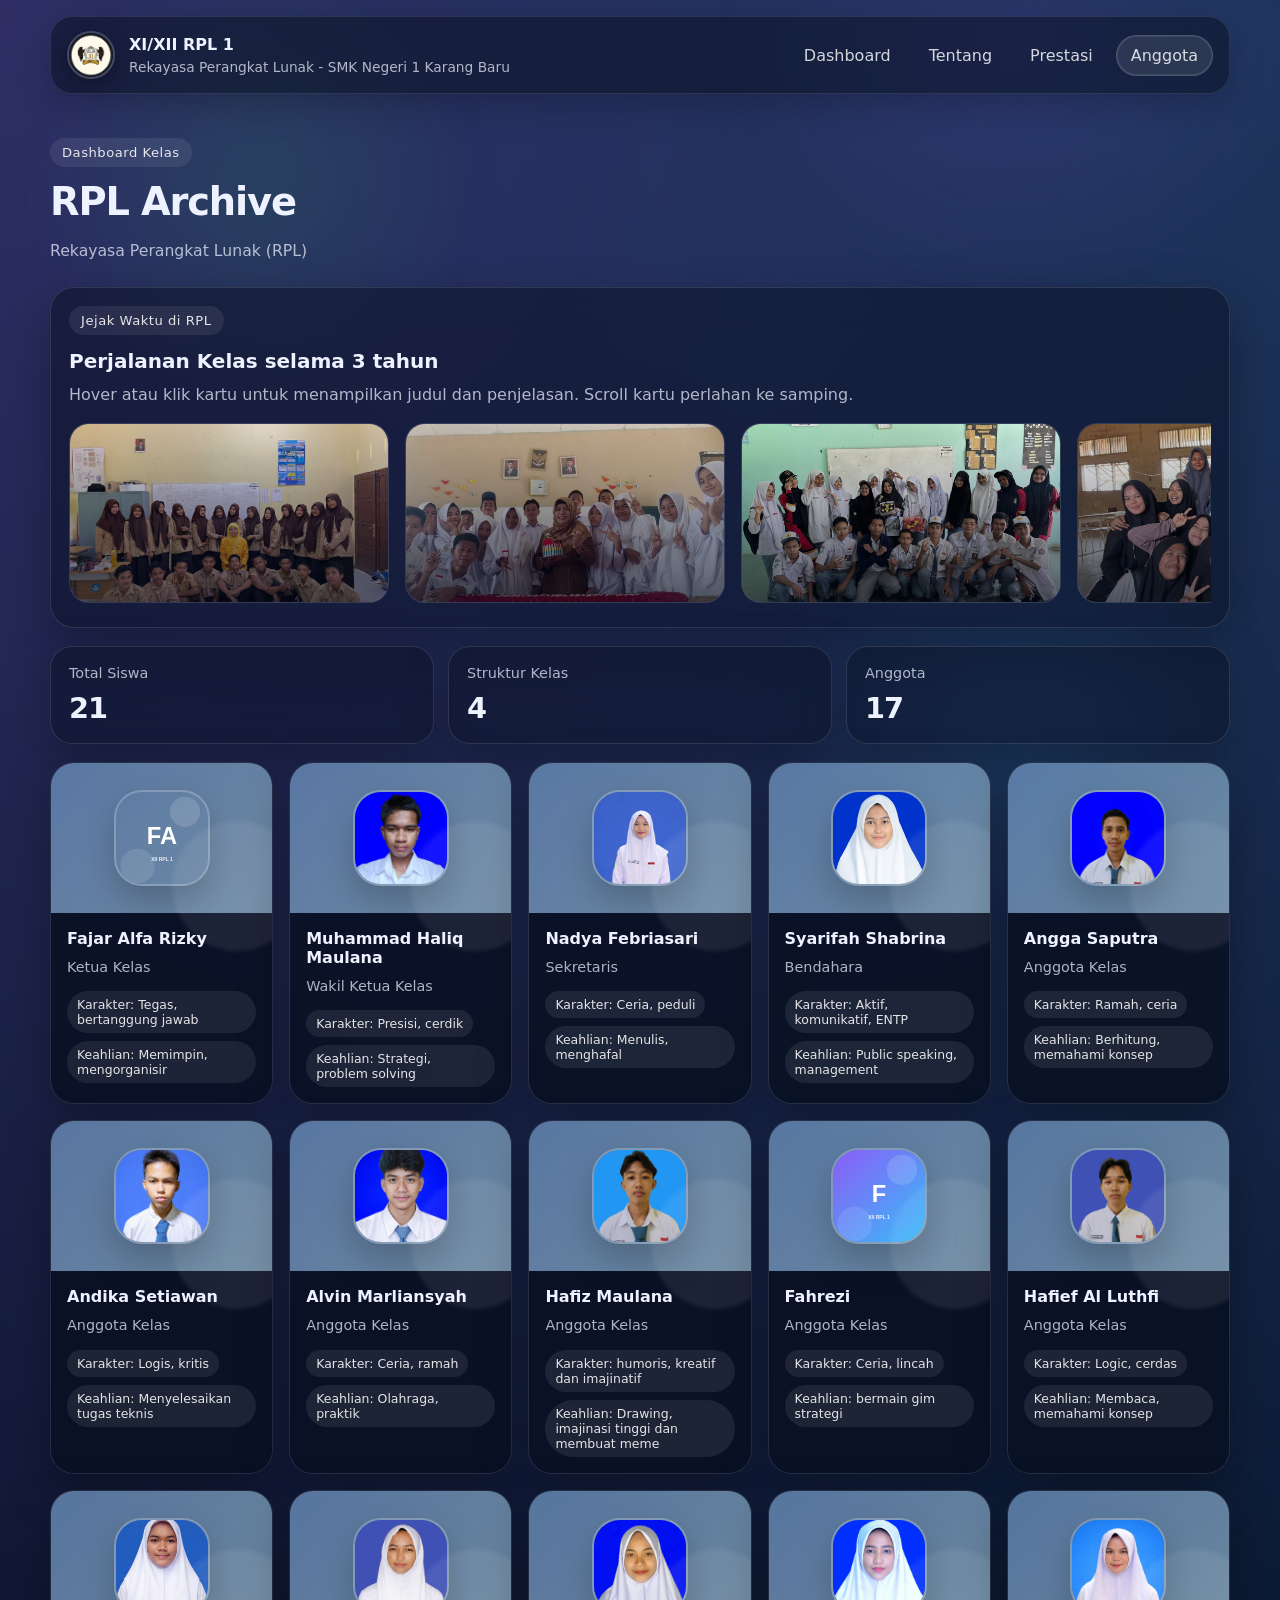
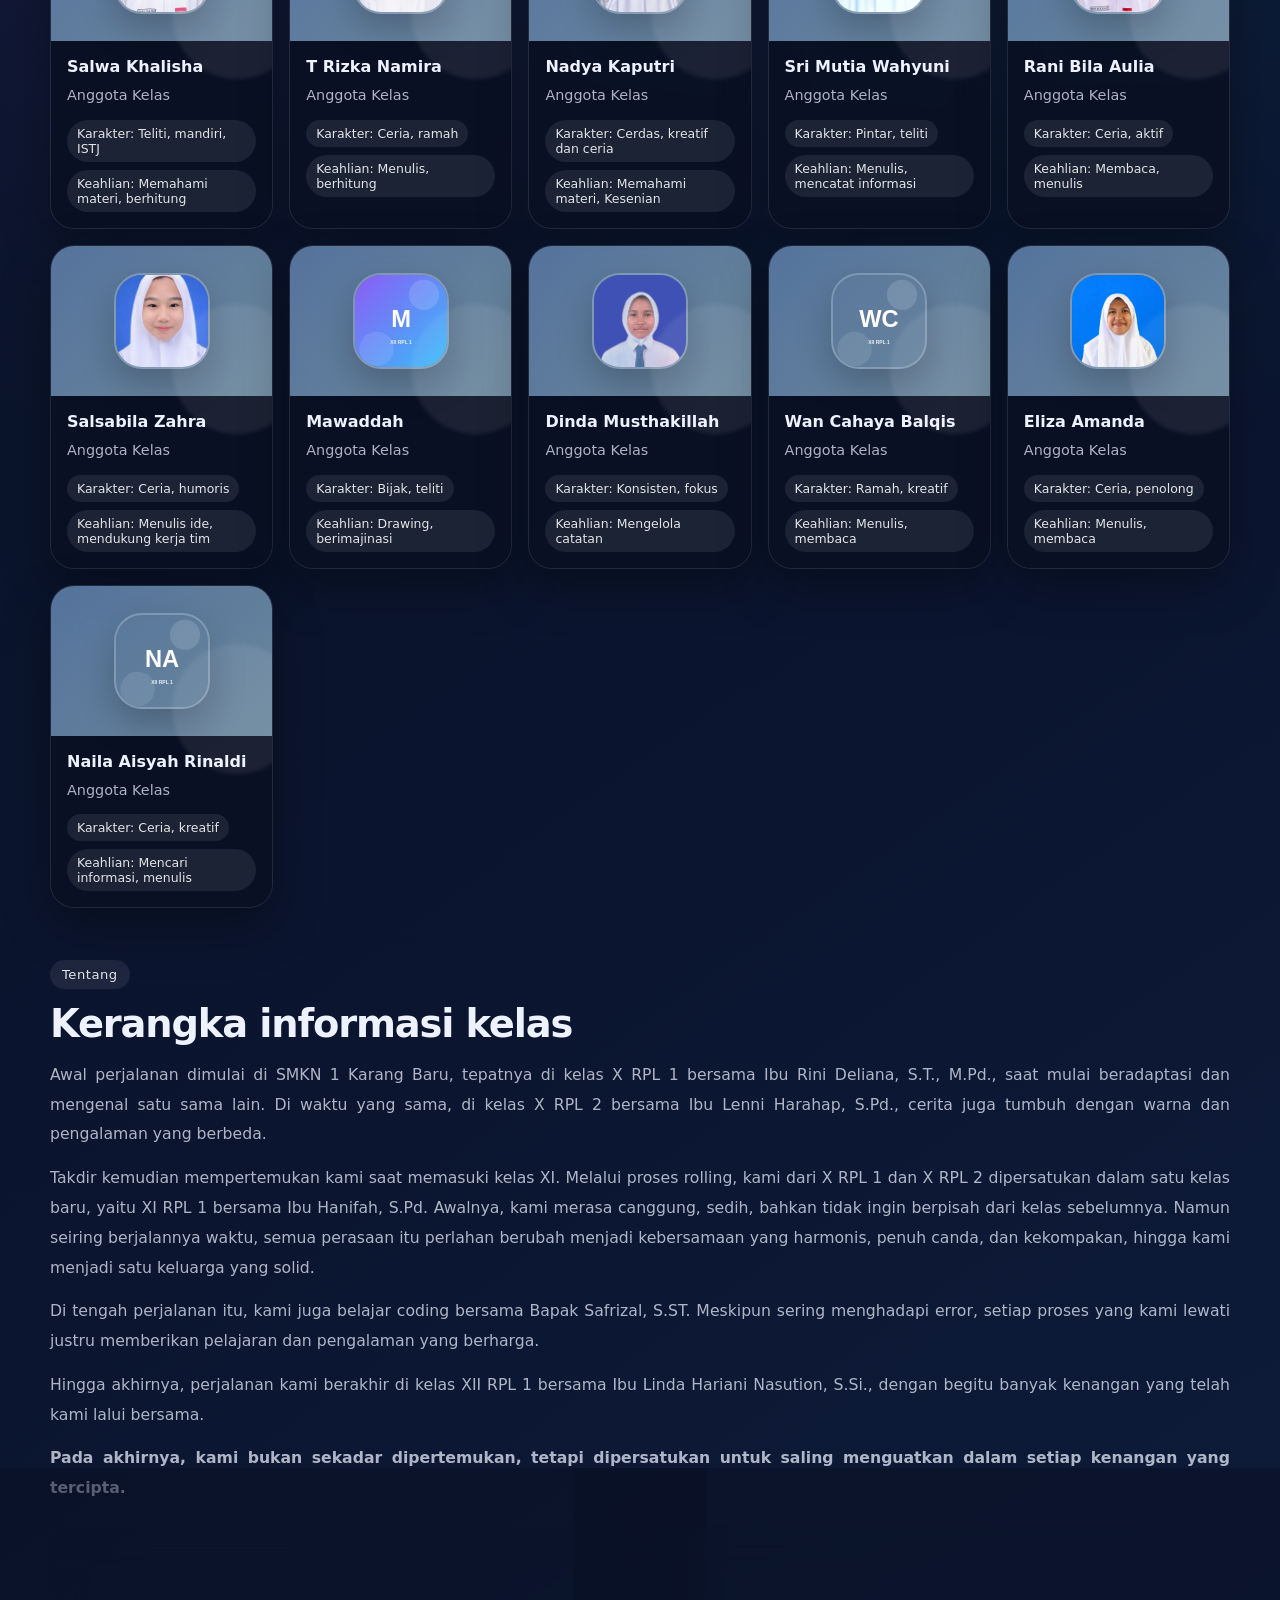
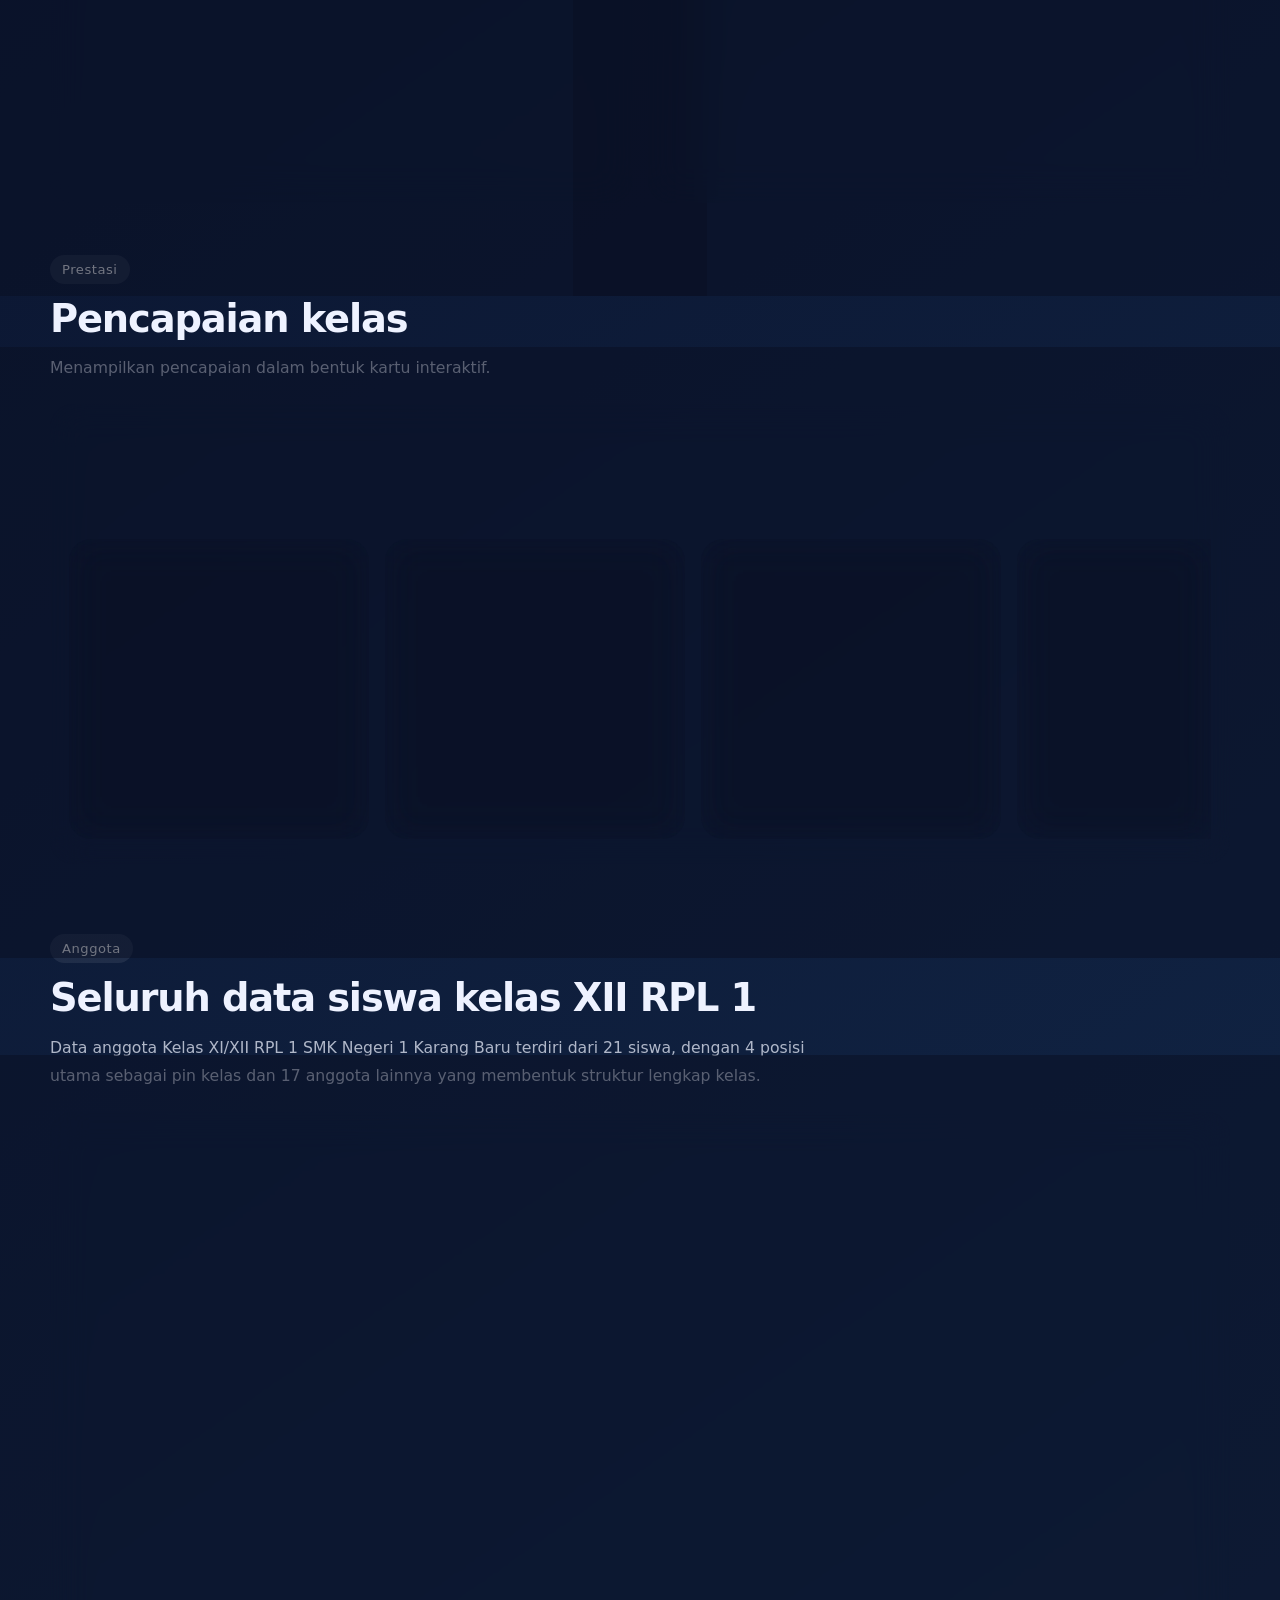
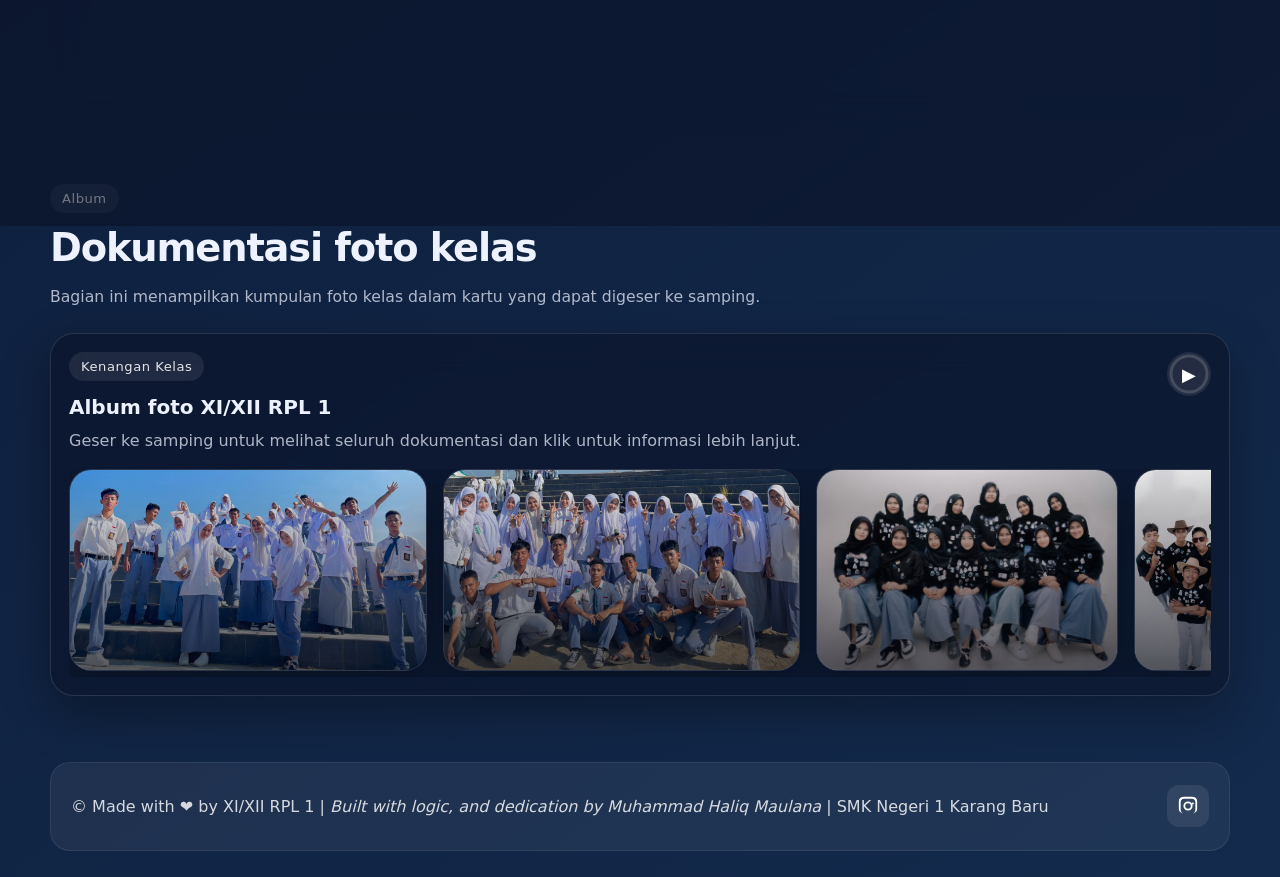
==== index.html @ 54d7df67 "audio" ====
<!DOCTYPE html>
<html lang="id">
<head>
  <meta charset="UTF-8" />
  <meta name="viewport" content="width=device-width, initial-scale=1.0" />
  <title>Website RPL 1</title>

  <!-- OPEN GRAPH (WA, FB, Telegram) -->
<meta property="og:title" content="XII RPL 1 | SMKN 1 Karang Baru">
<meta property="og:description" content="Website resmi kelas XII RPL 1 berisi profil, prestasi, anggota, dan dokumentasi kegiatan.">
<meta property="og:image" content="https://websiterpl-nine.vercel.app/foto/f2.jpeg">
<meta property="og:url" content="https://websiterpl-nine.vercel.app/">
<meta property="og:type" content="website">

<!-- Tambahan (opsional tapi disarankan) -->
<meta name="twitter:card" content="summary_large_image">
<meta name="twitter:title" content="XII RPL 1">
<meta name="twitter:description" content="Profil dan dokumentasi kelas RPL 1">
<meta name="twitter:image" content="https://websiterpl-nine.vercel.app/foto/f2.jpeg">

  <link rel="stylesheet" href="style.css" />
  <link rel="stylesheet" href="style2.css" />
  <link rel="stylesheet" href="stylePrestasi.css" />
  <link rel="stylesheet" href="styleAlbum.css" />
  <link rel="icon" type="image/png" href="foto/iconkelas.png">
</head>
<body>
  <div class="page-bg"></div>

  <header class="site-header">
    <div class="brand">
      <img src="foto/logo.jpeg" alt="Logo Kelas" class="brand-mark">
      <div>
        <h1>XI/XII RPL 1</h1>
        <p>Rekayasa Perangkat Lunak - SMK Negeri 1 Karang Baru</p>
      </div>
    </div>

    <nav class="nav">
      <a href="#dashboard" class="nav-link active" data-section="dashboard">Dashboard</a>
      <a href="#tentang" class="nav-link" data-section="tentang">Tentang</a>
      <a href="#prestasi" class="nav-link" data-section="prestasi">Prestasi</a>
      <a href="#anggota" class="nav-link" data-section="anggota">Anggota</a>

    </nav>
  </header>

  <main>
    <section id="dashboard" class="section hero-section">
      <div class="section-heading">
        <span class="eyebrow">Dashboard Kelas</span>
        <h2>RPL Archive</h2>
        <p>
          Rekayasa Perangkat Lunak (RPL)
        </p>
      </div>

      <div class="spotlight-section glass">
        <div class="spotlight-head">
          <span class="eyebrow">Jejak Waktu di RPL</span>
          <h3>Perjalanan Kelas selama 3 tahun</h3>
          <p>Hover atau klik kartu untuk menampilkan judul dan penjelasan. Scroll kartu perlahan ke samping.</p>
        </div>

        <div class="spotlight-rail">
          <div class="spotlight-track" id="spotlight-track"></div>
        </div>
      </div>

      <div class="stats-row">
        <article class="stat-card glass">
          <span>Total Siswa</span>
          <strong id="stat-total">21</strong>
        </article>
        <article class="stat-card glass">
          <span>Struktur Kelas</span>
          <strong>4</strong>
        </article>
        <article class="stat-card glass">
          <span>Anggota</span>
          <strong id="stat-member">17</strong>
        </article>
      </div>

      <div class="card-grid" id="dashboard-grid"></div>
    </section>

    <section id="tentang" class="section">
      <div class="section-heading">
        <span class="eyebrow">Tentang</span>
        <h2>Kerangka informasi kelas</h2>
        <p>
        Awal perjalanan dimulai di SMKN 1 Karang Baru, tepatnya di kelas X RPL 1 bersama Ibu Rini Deliana, S.T., M.Pd., saat mulai beradaptasi dan mengenal satu sama lain. Di waktu yang sama, di kelas X RPL 2 bersama Ibu Lenni Harahap, S.Pd., cerita juga tumbuh dengan warna dan pengalaman yang berbeda.

<p>Takdir kemudian mempertemukan kami saat memasuki kelas XI. Melalui proses rolling, kami dari X RPL 1 dan X RPL 2 dipersatukan dalam satu kelas baru, yaitu XI RPL 1 bersama Ibu Hanifah, S.Pd. Awalnya, kami merasa canggung, sedih, bahkan tidak ingin berpisah dari kelas sebelumnya. Namun seiring berjalannya waktu, semua perasaan itu perlahan berubah menjadi kebersamaan yang harmonis, penuh canda, dan kekompakan, hingga kami menjadi satu keluarga yang solid.</p>

<p>Di tengah perjalanan itu, kami juga belajar coding bersama Bapak Safrizal, S.ST. Meskipun sering menghadapi error, setiap proses yang kami lewati justru memberikan pelajaran dan pengalaman yang berharga.</p>

<p>Hingga akhirnya, perjalanan kami berakhir di kelas XII RPL 1 bersama Ibu Linda Hariani Nasution, S.Si., dengan begitu banyak kenangan yang telah kami lalui bersama.</p>

<p><b>Pada akhirnya, kami bukan sekadar dipertemukan, tetapi dipersatukan untuk saling menguatkan dalam setiap kenangan yang tercipta.</b></p>
        </p>
      </div>

      <div class="two-column">
        <article class="glass info-card">
          <h3>Fokus pembelajaran</h3>
          <p>
            Materi yang dibahas dapat mencakup pemrograman web, basis data, rancangan sistem, pengujian,
            dan penyusunan dokumen proyek. Pola kerja seperti ini membentuk kebiasaan berpikir sistematis.
          </p>
        </article>
        <article class="glass info-card">
          <h3>Karakter kelas</h3>
          <p>
XII RPL 1 bukan sekadar ruang belajar, tetapi proses yang terus berkembang. Dimulai dari hubungan yang masih berjarak, kami perlahan menemukan ritme kebersamaan hingga menjadi satu kesatuan yang utuh. Seperti baris kode yang saling terhubung, setiap individu memiliki peran yang saling melengkapi. Kini, kami dikenal sebagai kelas yang solid, penuh energi, dan selalu menghadirkan suasana hidup dalam setiap langkah bersama.
          </p>
        </article>
      </div>
    </section>

    <!-- PRESTASI -->
    <section id="prestasi" class="section">
      <div class="section-heading">
        <span class="eyebrow">Prestasi</span>
        <h2>Pencapaian kelas</h2>
        <p>
          Menampilkan pencapaian dalam bentuk kartu interaktif.
        </p>
      </div>

      <div class="prestasi-section glass">
        <div class="prestasi-head">
          <span class="eyebrow">Prestasi Kelas</span>
          <h3>Total 17 Prestasi Kelas XI/XII RPL 1</h3>
          <p>Klik kartu untuk melihat detail.</p>
        </div>

        <div class="prestasi-rail">
          <div class="prestasi-track" id="prestasi-track"></div>
        </div>
      </div>
    </section>

    <!-- MODAL PRESTASI -->
    <div class="prestasi-modal-backdrop" id="prestasi-modal-backdrop" aria-hidden="true">
      <div class="prestasi-modal glass" role="dialog" aria-modal="true">
        <button class="prestasi-modal-close" id="prestasi-modal-close">X</button>

        <div class="prestasi-modal-head">
          <span id="prestasi-modal-label"></span>
          <h3 id="prestasi-modal-title"></h3>
          <p id="prestasi-modal-desc"></p>
        </div>

        <div class="prestasi-modal-grid" id="prestasi-modal-grid"></div>
      </div>
    </div>

    <section id="anggota" class="section">
      <div class="section-heading">
        <span class="eyebrow">Anggota</span>
        <h2>Seluruh data siswa kelas XII RPL 1</h2>
        <p>
         Data anggota Kelas XI/XII RPL 1 SMK Negeri 1 Karang Baru terdiri dari 21 siswa, dengan 4 posisi utama sebagai pin kelas dan 17 anggota lainnya yang membentuk struktur lengkap kelas.
        </p>
      </div>

      <div class="member-list glass" id="member-list"></div>
    </section>

   <section id="album" class="section">
  <div class="section-heading">
    <span class="eyebrow">Album</span>
    <h2>Dokumentasi foto kelas</h2>
    <p>Bagian ini menampilkan kumpulan foto kelas dalam kartu yang dapat digeser ke samping.</p>
  </div>

  <div class="album-section glass">
    <div class="album-head">
      <div class="album-head-left">
        <span class="eyebrow">Kenangan Kelas</span>
        <h3>Album foto XI/XII RPL 1</h3>
        <p>Geser ke samping untuk melihat seluruh dokumentasi dan klik untuk informasi lebih lanjut.</p>
      </div>

     <button id="music-toggle" class="music-toggle" type="button">
  <svg class="progress-ring" width="44" height="44">
    <circle
      class="progress-bg"
      cx="22"
      cy="22"
      r="18"
      stroke-width="3"
      fill="transparent"
    />
    <circle
      class="progress-bar"
      cx="22"
      cy="22"
      r="18"
      stroke-width="3"
      fill="transparent"
    />
  </svg>

  <span class="music-icon">▶</span>
</button>
    </div>

    <audio id="album-music" loop preload="none">
      <source src="audio/lagu2.mpeg" type="audio/mpeg">
    </audio>

    <div class="album-rail">
      <div class="album-track" id="album-track"></div>
    </div>
  </div>
</section>
  </main>

<footer class="site-footer">
  <div class="footer-content">
    <p>
      © Made with ❤️ by XI/XII RPL 1 |
      <i>Built with logic, and dedication by Muhammad Haliq Maulana</i> |
      SMK Negeri 1 Karang Baru
    </p>

    <a href="https://www.instagram.com/rplinfinity" 
       target="_blank" 
       rel="noopener noreferrer"
       class="footer-ig"
       aria-label="Instagram RPL Infinity">
       
      <!-- ICON INSTAGRAM (SVG, lebih stabil dari png) -->
      <svg viewBox="0 0 24 24" fill="currentColor">
        <path d="M7.75 2h8.5C19.99 2 22 4.01 22 6.75v8.5C22 17.99 19.99 20 16.25 20h-8.5C4.01 20 2 17.99 2 15.25v-8.5C2 4.01 4.01 2 7.75 2zm0 2C5.68 4 4 5.68 4 7.75v8.5C4 18.32 5.68 20 7.75 20h8.5c2.07 0 3.75-1.68 3.75-3.75v-8.5C20 5.68 18.32 4 16.25 4h-8.5zM12 7a5 5 0 100 10 5 5 0 000-10zm0 2a3 3 0 110 6 3 3 0 010-6zm5.25-.88a1.13 1.13 0 100 2.26 1.13 1.13 0 000-2.26z"/>
      </svg>
    </a>
  </div>
</footer>

  <div class="modal-backdrop" id="modal-backdrop" aria-hidden="true">
    <div class="modal glass" role="dialog" aria-modal="true" aria-labelledby="modal-name">
      <button class="modal-close" id="modal-close" aria-label="Tutup">X</button>
      <div class="modal-body">
        <div class="modal-image-wrap">
          <img id="modal-image" alt="Foto siswa" />
        </div>
        <div class="modal-content">
          <span class="modal-badge" id="modal-role"></span>
          <h3 id="modal-name"></h3>
          <p class="modal-sub" id="modal-nickname"></p>

          <div class="detail-grid">
            <div class="detail-box">
              <span>Keahlian</span>
              <strong id="modal-hobby"></strong>
            </div>
            <div class="detail-box">
              <span>Karakter</span>
              <strong id="modal-humor"></strong>
            </div>
          </div>

          <div class="detail-note">
            <h4>Data diri atau Kata-kata</h4>
            <p id="modal-bio"></p>
          </div>
        </div>
      </div>
    </div>
  </div>

  <script src="script.js"></script>
  <script src="script2.js"></script>
  <script src="scriptPrestasi.js"></script>
  <script src="scriptAlbum.js"></script>
</body>
</html>
---- style.css ----
:root {
  --bg-1: #07111f;
  --bg-2: #0b1530;
  --bg-3: #132a4c;
  --glass: rgba(10, 17, 35, 0.52);
  --glass-strong: rgba(15, 24, 48, 0.72);
  --line: rgba(255, 255, 255, 0.12);
  --text: #eef2ff;
  --muted: rgba(238, 242, 255, 0.72);
  --accent: #8b5cf6;
  --accent-2: #22c55e;
  --accent-3: #38bdf8;
  --shadow: 0 18px 50px rgba(0, 0, 0, 0.32);
  --radius: 24px;
}

* {
  box-sizing: border-box;
}

html {
  scroll-behavior: smooth;
}

body {
  margin: 0;
  font-family: Inter, ui-sans-serif, system-ui, -apple-system, BlinkMacSystemFont, "Segoe UI", sans-serif;
  color: var(--text);
  background:
    radial-gradient(circle at top left, rgba(139, 92, 246, 0.28), transparent 35%),
    radial-gradient(circle at top right, rgba(56, 189, 248, 0.18), transparent 35%),
    linear-gradient(145deg, var(--bg-1) 0%, var(--bg-2) 45%, var(--bg-3) 100%);
  min-height: 100vh;
  overflow-x: hidden;
}

.page-bg {
  position: fixed;
  inset: 0;
  pointer-events: none;
  background:
    radial-gradient(circle at 20% 20%, rgba(34, 197, 94, 0.12), transparent 18%),
    radial-gradient(circle at 80% 0%, rgba(139, 92, 246, 0.14), transparent 22%),
    radial-gradient(circle at 80% 80%, rgba(56, 189, 248, 0.12), transparent 20%);
  filter: blur(18px);
  z-index: -1;
}

a {
  color: inherit;
  text-decoration: none;
}

button {
  font: inherit;
}

.glass {
  background: var(--glass);
  border: 1px solid var(--line);
  box-shadow: var(--shadow);
  backdrop-filter: blur(18px);
  -webkit-backdrop-filter: blur(18px);
}

.site-header {
  position: sticky;
  top: 0;
  z-index: 100;
  margin: 16px auto 0;
  width: min(1180px, calc(100% - 20px));
  padding: 14px 16px;
  border-radius: 22px;
  background: rgba(6, 11, 24, 0.48);
  border: 1px solid rgba(255, 255, 255, 0.10);
  box-shadow: 0 10px 35px rgba(0, 0, 0, 0.22);
  backdrop-filter: blur(20px);
  -webkit-backdrop-filter: blur(20px);
  display: flex;
  align-items: center;
  justify-content: space-between;
  gap: 16px;
}

.brand {
  display: flex;
  align-items: center;
  gap: 14px;
  min-width: 0;
}

.brand-mark {
  width: 48px;
  height: 48px;
  border-radius: 50%;
  object-fit: cover;
  flex: 0 0 auto;
  border: 2px solid rgba(255,255,255,0.2);
  box-shadow: 0 6px 18px rgba(0,0,0,0.3);
}

.brand h1 {
  margin: 0;
  font-size: 1rem;
  line-height: 1.2;
}

.brand p {
  margin: 4px 0 0;
  color: var(--muted);
  font-size: 0.86rem;
}

.nav {
  display: flex;
  align-items: center;
  gap: 8px;
  flex-wrap: wrap;
  justify-content: flex-end;
}

.nav-link {
  position: relative;
  padding: 10px 14px;
  border-radius: 999px;
  color: rgba(255, 255, 255, 0.82);
  transition: 0.25s ease;
  border: 1px solid transparent;
}

.nav-link:hover {
  background: rgba(255, 255, 255, 0.06);
}

.nav-link.active {
  background: rgba(255, 255, 255, 0.10);
  border-color: rgba(255, 255, 255, 0.15);
  box-shadow: inset 0 0 0 1px rgba(255, 255, 255, 0.08);
}

main {
  width: min(1180px, calc(100% - 20px));
  margin: 20px auto 0;
  padding-bottom: 30px;
}

.section {
  padding: 34px 0 18px;
  scroll-margin-top: 120px;
}

.hero-section {
  padding-top: 24px;
}

.section-heading {
  max-width: 760px;
  margin-bottom: 22px;
}

.eyebrow {
  display: inline-flex;
  align-items: center;
  gap: 8px;
  padding: 7px 12px;
  border-radius: 999px;
  background: rgba(255, 255, 255, 0.08);
  color: rgba(255, 255, 255, 0.88);
  font-size: 0.82rem;
  letter-spacing: 0.04em;
  margin-bottom: 14px;
}

.section h2 {
  margin: 0;
  font-size: clamp(1.6rem, 3vw, 2.8rem);
  line-height: 1.1;
  letter-spacing: -0.03em;
}

.section-heading p {
  margin: 14px 0 0;
  color: var(--muted);
  line-height: 1.8;
  font-size: 0.98rem;
}

.stats-row {
  display: grid;
  grid-template-columns: repeat(3, minmax(0, 1fr));
  gap: 14px;
  margin-bottom: 18px;
}

.stat-card {
  padding: 18px;
  border-radius: 22px;
}

.stat-card span {
  display: block;
  color: var(--muted);
  font-size: 0.9rem;
}

.stat-card strong {
  display: block;
  margin-top: 10px;
  font-size: 1.8rem;
  letter-spacing: -0.04em;
}

.card-grid {
  display: grid;
  grid-template-columns: repeat(auto-fit, minmax(220px, 1fr));
  gap: 16px;
}

.member-card {
  position: relative;
  border-radius: 24px;
  overflow: hidden;
  cursor: pointer;
  transition: transform 0.24s ease, border-color 0.24s ease, box-shadow 0.24s ease;
  border: 1px solid rgba(255, 255, 255, 0.10);
  min-height: 290px;
}

.member-card:hover {
  transform: translateY(-6px);
  border-color: rgba(255, 255, 255, 0.18);
  box-shadow: 0 20px 55px rgba(0, 0, 0, 0.35);
}

.member-card__bg {
  height: 150px;
  padding: 16px;
  background: linear-gradient(
  135deg,
  rgba(147, 197, 253, 0.55),
  rgba(186, 230, 253, 0.55)
);
  position: relative;
  display: flex;
  align-items: center;
  justify-content: center;
}

.member-card__bg::after {
  content: "";
  position: absolute;
  inset: auto -30px -38px auto;
  width: 130px;
  height: 130px;
  border-radius: 50%;
  background: rgba(255, 255, 255, 0.08);
  filter: blur(2px);
}

.member-avatar {
  width: 96px;
  height: 96px;
  border-radius: 28px;
  object-fit: cover;
  border: 2px solid rgba(255, 255, 255, 0.22);
  box-shadow: 0 16px 35px rgba(0, 0, 0, 0.22);
}

.member-rank,
.member-rank.pin {
  display: none;
}

.member-info {
  padding: 16px;
  background: rgba(10, 16, 35, 0.76);
}

.member-info h3 {
  margin: 0;
  font-size: 1rem;
}

.member-info p {
  margin: 8px 0 0;
  color: var(--muted);
  font-size: 0.9rem;
  line-height: 1.65;
}

.tag-row {
  display: flex;
  flex-wrap: wrap;
  gap: 8px;
  margin-top: 12px;
}

.tag {
  padding: 6px 10px;
  border-radius: 999px;
  background: rgba(255,255,255,0.08);
  color: rgba(255,255,255,0.88);
  font-size: 0.78rem;
}

.two-column {
  display: grid;
  grid-template-columns: repeat(2, minmax(0, 1fr));
  gap: 16px;
}

.info-card {
  padding: 22px;
  border-radius: 22px;
}

.info-card h3, .timeline-card h3 {
  margin: 0 0 10px;
  font-size: 1.1rem;
}

.info-card p, .timeline-card p {
  margin: 0;
  color: var(--muted);
  line-height: 1.8;
}

.timeline {
  display: grid;
  grid-template-columns: repeat(3, minmax(0, 1fr));
  gap: 16px;
}

.timeline-card {
  position: relative;
  padding: 22px;
  border-radius: 22px;
  min-height: 180px;
}

.timeline-dot {
  display: inline-block;
  width: 14px;
  height: 14px;
  border-radius: 50%;
  margin-bottom: 18px;
  background: linear-gradient(135deg, var(--accent-2), var(--accent-3));
  box-shadow: 0 0 0 8px rgba(56, 189, 248, 0.10);
}

.member-list {
  border-radius: 24px;
  padding: 12px;
  display: grid;
  grid-template-columns: repeat(auto-fit, minmax(260px, 1fr));
  gap: 12px;
}

.member-row {
  display: flex;
  align-items: center;
  gap: 14px;
  padding: 14px;
  border-radius: 20px;
  background: rgba(255,255,255,0.05);
  border: 1px solid rgba(255,255,255,0.08);
}

.member-row img {
  width: 56px;
  height: 56px;
  border-radius: 18px;
  object-fit: cover;
  border: 1px solid rgba(255,255,255,0.12);
}

.member-row .row-text {
  min-width: 0;
}

.member-row h4 {
  margin: 0;
  font-size: 0.98rem;
}

.member-row p {
  margin: 4px 0 0;
  color: var(--muted);
  font-size: 0.85rem;
}

.site-footer {
  width: min(1180px, calc(100% - 20px));
  margin: 0 auto 26px;
  padding: 18px 20px;
  text-align: center;
  border-radius: 20px;
  color: rgba(255,255,255,0.82);
  background: rgba(255,255,255,0.06);
  border: 1px solid rgba(255,255,255,0.08);
}

.modal-backdrop {
  position: fixed;
  inset: 0;
  display: grid;
  place-items: center;
  padding: 18px;
  background: rgba(0, 0, 0, 0.32);
  backdrop-filter: blur(0px);
  -webkit-backdrop-filter: blur(0px);
  opacity: 0;
  pointer-events: none;
  transition: opacity 0.24s ease, backdrop-filter 0.24s ease;
  z-index: 999;
}

.modal-backdrop.open {
  opacity: 1;
  pointer-events: auto;
  backdrop-filter: blur(10px);
  -webkit-backdrop-filter: blur(10px);
}

.modal {
  width: min(980px, 100%);
  border-radius: 28px;
  padding: 18px;
  position: relative;
  transform: scale(0.97);
  transition: transform 0.24s ease;
}

.modal-backdrop.open .modal {
  transform: scale(1);
}

.modal-close {
  position: absolute;
  top: 14px;
  right: 14px;
  width: 42px;
  height: 42px;
  border: none;
  border-radius: 14px;
  background: rgba(255,255,255,0.12);
  color: white;
  cursor: pointer;
}

.modal-body {
  display: grid;
  grid-template-columns: 320px minmax(0, 1fr);
  gap: 18px;
  align-items: stretch;
}

.modal-image-wrap {
  border-radius: 24px;
  overflow: hidden;
  background:
    linear-gradient(160deg, rgba(139, 92, 246, 0.18), rgba(56, 189, 248, 0.12)),
    rgba(255, 255, 255, 0.04);
  border: 1px solid rgba(255,255,255,0.08);
  display: grid;
  place-items: center;
  min-height: 340px;
}

.modal-image-wrap img {
  width: 88%;
  max-width: 280px;
  aspect-ratio: 1 / 1;
  object-fit: cover;
  border-radius: 42px;
  filter: drop-shadow(0 18px 25px rgba(0,0,0,0.22));
}

.modal-content {
  padding: 8px 6px 8px 2px;
}

.modal-badge {
  display: inline-flex;
  align-items: center;
  padding: 7px 12px;
  border-radius: 999px;
  background: rgba(255,255,255,0.10);
  color: rgba(255,255,255,0.9);
  font-size: 0.8rem;
}

#modal-name {
  margin: 14px 0 6px;
  font-size: clamp(1.7rem, 3vw, 2.6rem);
}

.modal-sub {
  margin: 0 0 18px;
  color: var(--muted);
  line-height: 1.8;
}

.detail-grid {
  display: grid;
  grid-template-columns: repeat(2, minmax(0, 1fr));
  gap: 12px;
  margin-bottom: 14px;
}

.detail-box {
  padding: 16px;
  border-radius: 18px;
  background: rgba(255,255,255,0.05);
  border: 1px solid rgba(255,255,255,0.08);
}

.detail-box span {
  display: block;
  color: var(--muted);
  font-size: 0.82rem;
}

.detail-box strong {
  display: block;
  margin-top: 8px;
  font-size: 1.02rem;
}

.detail-note {
  padding: 18px;
  border-radius: 18px;
  background: rgba(255,255,255,0.05);
  border: 1px solid rgba(255,255,255,0.08);
}

.detail-note h4 {
  margin: 0 0 8px;
}

.detail-note p {
  margin: 0;
  color: var(--muted);
  line-height: 1.8;
}

body.modal-open {
  overflow: hidden;
}

@media (max-width: 960px) {
  .site-header {
    align-items: flex-start;
    flex-direction: column;
  }

  .nav {
    justify-content: flex-start;
  }

  .stats-row,
  .two-column,
  .timeline,
  .modal-body {
    grid-template-columns: 1fr;
  }

  .modal-image-wrap {
    min-height: 280px;
  }
}

/* === FIX: bagian bawah card harus mengisi penuh === */
.member-card {
  display: flex;
  flex-direction: column;
}

.member-card__bg {
  flex: 0 0 150px;
}

.member-info {
  flex: 1;
  display: flex;
  flex-direction: column;
}

#tentang .section-heading {
  max-width: 100%;
}

#tentang .section-heading p {
  max-width: 100%;
}
#tentang .section-heading p {
  max-width: 100%;
  line-height: 1.9;
  text-align: justify;
}

@media (max-width: 640px) {
  main, .site-header, .site-footer {
    width: calc(100% - 12px);
  }

  .section {
    padding: 22px 0 10px;
  }

  .section-heading {
    margin-bottom: 16px;
  }

  .section h2 {
    font-size: 1.4rem;
    line-height: 1.3;
  }

  .section-heading p {
    font-size: 0.9rem;
    line-height: 1.6;
  }

  .site-header {
    padding: 12px;
    gap: 10px;
  }

 .brand-mark {
  width: 40px;
  height: 40px;
  border-radius: 50%;
}

  .brand h1 {
    font-size: 0.9rem;
  }

  .brand p {
    font-size: 0.75rem;
  }

  .nav {
    gap: 6px;
    overflow-x: auto;
    width: 100%;
    padding-bottom: 4px;
  }

  .nav-link {
    padding: 8px 12px;
    font-size: 0.8rem;
    white-space: nowrap;
  }

  .stats-row {
    grid-template-columns: repeat(3, 1fr);
    gap: 8px;
  }

  .stat-card {
    padding: 12px;
    border-radius: 16px;
    text-align: center;
  }

  .stat-card strong {
    font-size: 1.4rem;
  }

  .card-grid {
    display: flex;
    flex-direction: column;
    gap: 10px;
  }

  .member-card {
    display: flex;
    flex-direction: row;
    min-height: unset;
    border-radius: 18px;
    overflow: hidden;
  }

  .member-card__bg {
    width: 90px;
    height: auto;
    padding: 10px;
    align-items: center;
    justify-content: center;
  }

  .member-avatar {
    width: 64px;
    height: 64px;
    border-radius: 18px;
  }

  .member-info {
    flex: 1;
    padding: 12px;
  }

  .member-info h3 {
    font-size: 0.9rem;
  }

  .member-info p {
    font-size: 0.8rem;
    margin-top: 4px;
  }

  .tag-row {
    margin-top: 8px;
    gap: 6px;
  }

  .tag {
    font-size: 0.7rem;
    padding: 4px 8px;
  }

  .two-column {
    grid-template-columns: 1fr;
    gap: 10px;
  }

  .info-card {
    padding: 16px;
  }

  .timeline {
    grid-template-columns: 1fr;
    gap: 10px;
  }

  .timeline-card {
    padding: 16px;
    min-height: unset;
  }

  .member-list {
    padding: 8px;
    gap: 8px;
  }

  .member-row {
    padding: 10px;
    gap: 10px;
  }

  .member-row img {
    width: 46px;
    height: 46px;
  }

  .member-row h4 {
    font-size: 0.85rem;
  }

  .member-row p {
    font-size: 0.75rem;
  }

  .modal {
    padding: 12px;
    border-radius: 18px;
  }

  .modal-body {
    grid-template-columns: 1fr;
    gap: 12px;
  }

  .modal-image-wrap {
    min-height: 200px;
  }

  .modal-image-wrap img {
    width: 120px;
    border-radius: 24px;
  }

  #modal-name {
    font-size: 1.2rem;
  }

  .modal-sub {
    font-size: 0.85rem;
  }

  .detail-grid {
    grid-template-columns: 1fr;
  }

  .detail-box {
    padding: 12px;
  }

  .detail-note {
    padding: 14px;
  }

  .site-footer {
    padding: 12px;
    font-size: 0.8rem;
  }
}

/* ===== Footer Layout Update ===== */
.footer-content {
  display: flex;
  align-items: center;
  justify-content: space-between;
  gap: 12px;
  flex-wrap: wrap;
}

/* ===== Instagram Icon ===== */
.footer-ig {
  display: inline-flex;
  align-items: center;
  justify-content: center;
  width: 42px;
  height: 42px;
  border-radius: 12px;
  background: rgba(255,255,255,0.08);
  color: white;
  transition: 0.25s ease;
}

.footer-ig svg {
  width: 22px;
  height: 22px;
}

.footer-ig:hover {
  background: linear-gradient(135deg, #f58529, #dd2a7b, #8134af);
  transform: scale(1.08);
  box-shadow: 0 8px 20px rgba(0,0,0,0.3);
}

/* ===== Responsive ===== */
@media (max-width: 640px) {
  .footer-content {
    flex-direction: column;
    text-align: center;
  }
}
---- style2.css ----
/* ===== Spotlight Section ===== */
.spotlight-section {
  margin: 18px 0;
  padding: 18px;
  border-radius: 24px;
  overflow: hidden;
}

.spotlight-head {
  margin-bottom: 14px;
}

.spotlight-head h3 {
  margin: 0;
  font-size: 1.25rem;
}

.spotlight-head p {
  margin: 8px 0 0;
  color: var(--muted);
  line-height: 1.7;
}

/* ===== Scroll Horizontal ===== */
.spotlight-rail {
  overflow-x: auto;
  overflow-y: hidden;
  width: 100%;
  scroll-behavior: smooth;
  padding-bottom: 6px;
}

/* scrollbar */
.spotlight-rail::-webkit-scrollbar {
  height: 6px;
}

.spotlight-rail::-webkit-scrollbar-thumb {
  background: rgba(255,255,255,0.2);
  border-radius: 999px;
}

/* container */
.spotlight-track {
  display: flex;
  gap: 16px;
  width: max-content;
}

/* ===== Card ===== */
.spotlight-card {
  position: relative;
  width: 320px;
  aspect-ratio: 16 / 9;
  border-radius: 20px;
  overflow: hidden;
  flex: 0 0 auto;
  cursor: pointer;
  border: 1px solid rgba(255, 255, 255, 0.10);
  background: rgba(255, 255, 255, 0.04);
  transition: transform 0.3s ease, box-shadow 0.3s ease;
}

/* image */
.spotlight-card img {
  width: 100%;
  height: 100%;
  object-fit: cover;
  transform: scale(1.05);
  transition: transform 0.4s ease, filter 0.3s ease;
}

/* overlay gradient */
.spotlight-card::before {
  content: "";
  position: absolute;
  inset: 0;
  background: linear-gradient(
    to top,
    rgba(4, 8, 20, 0.9),
    rgba(4, 8, 20, 0.1)
  );
  opacity: 0.7;
  z-index: 1;
  transition: 0.3s ease;
}

/* content */
.spotlight-overlay {
  position: absolute;
  inset: 0;
  z-index: 2;
  display: flex;
  align-items: flex-end;
  padding: 14px;
}

/* ===== PERBAIKAN UTAMA ===== */
.spotlight-text {
  width: 100%;
  max-height: 80%;
  overflow-y: auto;
  transform: translateY(20px);
  opacity: 0;
  transition: 0.3s ease;

  display: flex;
  flex-direction: column;
  gap: 4px;
}

/* scrollbar dalam card */
.spotlight-text::-webkit-scrollbar {
  width: 4px;
}

.spotlight-text::-webkit-scrollbar-thumb {
  background: rgba(255,255,255,0.2);
  border-radius: 999px;
}

/* text */
.spotlight-text h4 {
  margin: 0;
  font-size: 1.1rem;
  line-height: 1.3;
}

.spotlight-text p {
  margin: 6px 0 0;
  font-size: 0.9rem;
  color: rgba(255,255,255,0.75);
  line-height: 1.5;

  overflow: visible;
}

/* label */
.spotlight-kicker {
  display: inline-flex;
  padding: 6px 10px;
  border-radius: 999px;
  background: rgba(255, 255, 255, 0.12);
  font-size: 0.75rem;
  margin-bottom: 8px;
}

/* ===== Hover Effect ===== */
.spotlight-card:hover {
  transform: translateY(-6px) scale(1.02);
  box-shadow: 0 25px 60px rgba(0, 0, 0, 0.45);
}

.spotlight-card:hover img {
  transform: scale(1.12);
  filter: blur(2px) brightness(0.8);
}

.spotlight-card:hover::before {
  opacity: 0.9;
  backdrop-filter: blur(4px);
}

.spotlight-card:hover .spotlight-text {
  transform: translateY(0);
  opacity: 1;
}

/* border glow */
.spotlight-card::after {
  content: "";
  position: absolute;
  inset: 0;
  border-radius: 20px;
  border: 1px solid rgba(255,255,255,0.08);
  opacity: 0;
  transition: 0.3s ease;
}

.spotlight-card:hover::after {
  opacity: 1;
}

/* ===== Mobile ===== */
@media (max-width: 640px) {
  .spotlight-section {
    margin: 14px 0;
    padding: 14px;
  }

  .spotlight-card {
    width: 240px;
  }

  .spotlight-overlay {
    padding: 10px;
  }

  .spotlight-kicker {
    font-size: 0.65rem;
    padding: 4px 8px;
  }

  .spotlight-text {
    transform: translateY(12px);
    max-height: 75%;
  }

  .spotlight-text h4 {
    font-size: 0.9rem;
    line-height: 1.2;
  }

  .spotlight-text p {
    font-size: 0.75rem;
    line-height: 1.4;
  }
}

/* ===== Active State ===== */
.spotlight-card.active {
  transform: translateY(-6px) scale(1.02);
  box-shadow: 0 25px 60px rgba(0, 0, 0, 0.45);
}

.spotlight-card.active img {
  transform: scale(1.12);
  filter: blur(2px) brightness(0.8);
}

.spotlight-card.active::before {
  opacity: 0.9;
  backdrop-filter: blur(4px);
}

.spotlight-card.active .spotlight-text {
  transform: translateY(0);
  opacity: 1;
}

.spotlight-card.active::after {
  opacity: 1;
}

/* interaction */
.spotlight-card:not(.active):hover .spotlight-text {
  transform: translateY(0);
  opacity: 1;
}

.spotlight-card:not(.active):not(:hover) .spotlight-text {
  transform: translateY(20px);
  opacity: 0;
}

.spotlight-rail {
  -webkit-overflow-scrolling: touch;
  touch-action: pan-x;
}
---- stylePrestasi.css ----
/* ===== Prestasi Section ===== */
.prestasi-section {
  margin: 18px 0;
  padding: 18px;
  border-radius: 24px;
  overflow: hidden;
}

.prestasi-head {
  margin-bottom: 14px;
}

.prestasi-head h3 {
  margin: 0;
  font-size: 1.25rem;
}

.prestasi-head p {
  margin: 8px 0 0;
  color: var(--muted);
  line-height: 1.7;
}

/* ===== Horizontal Scroll ===== */
.prestasi-rail {
  overflow-x: auto;
  overflow-y: hidden;
  width: 100%;
  scroll-behavior: smooth;
  padding-bottom: 6px;
  -webkit-overflow-scrolling: touch;
  touch-action: pan-x;
}

.prestasi-rail::-webkit-scrollbar {
  height: 6px;
}

.prestasi-rail::-webkit-scrollbar-thumb {
  background: rgba(255, 255, 255, 0.2);
  border-radius: 999px;
}

.prestasi-track {
  display: flex;
  gap: 16px;
  width: max-content;
}

/* ===== Main Card ===== */
.prestasi-card {
  position: relative;
  width: 300px;
  aspect-ratio: 1 / 1;
  border-radius: 22px;
  overflow: hidden;
  flex: 0 0 auto;
  cursor: pointer;
  border: 1px solid rgba(255, 255, 255, 0.10);
  background: rgba(255, 255, 255, 0.04);
  transition: transform 0.3s ease, box-shadow 0.3s ease;
}

.prestasi-card:hover {
  transform: translateY(-6px) scale(1.02);
  box-shadow: 0 25px 60px rgba(0, 0, 0, 0.45);
}

.prestasi-card__media {
  position: relative;
  height: 100%;
  min-height: 100%;
  overflow: hidden;
}

.prestasi-card__media::before {
  content: "";
  position: absolute;
  inset: 0;
  background: linear-gradient(to top, rgba(4, 8, 20, 0.92), rgba(4, 8, 20, 0.10));
  opacity: 0.72;
  z-index: 1;
  transition: 0.3s ease;
}

.prestasi-card:hover .prestasi-card__media::before {
  opacity: 0.92;
  backdrop-filter: blur(4px);
}

.prestasi-stack {
  position: absolute;
  inset: 0;
  z-index: 0;
}

/* ===== Stack preview image ===== */
.prestasi-stack__img {
  position: absolute;
  top: 12px;
  left: 12px;
  width: 78%;
  height: 78%;
  object-fit: cover;
  object-position: center;
  border-radius: 16px;
  border: 1px solid rgba(255, 255, 255, 0.18);
  box-shadow: 0 18px 35px rgba(0, 0, 0, 0.25);
  transition: transform 0.35s ease, filter 0.35s ease, opacity 0.35s ease;
  opacity: 0.96;
  background: rgba(255, 255, 255, 0.04);
}

.prestasi-card:hover .prestasi-stack__img {
  filter: blur(2px) brightness(0.82);
}

.prestasi-stack__img:nth-child(1) {
  z-index: 3;
  transform: translate(0, 0) rotate(-3deg);
}

.prestasi-stack__img:nth-child(2) {
  z-index: 2;
  transform: translate(10px, 10px) rotate(3deg);
}

.prestasi-stack__img:nth-child(3) {
  z-index: 1;
  transform: translate(20px, 20px) rotate(-2deg);
}

.prestasi-card__overlay {
  position: absolute;
  inset: 0;
  z-index: 2;
  display: flex;
  flex-direction: column;
  justify-content: flex-end;
  padding: 14px;
}

.prestasi-card__content {
  transform: translateY(22px);
  opacity: 0;
  transition: transform 0.35s ease, opacity 0.35s ease;
  width: 100%;
}

.prestasi-card:hover .prestasi-card__content {
  transform: translateY(0);
  opacity: 1;
}

.prestasi-kicker {
  display: inline-flex;
  align-items: center;
  padding: 6px 10px;
  border-radius: 999px;
  background: rgba(255, 255, 255, 0.12);
  color: rgba(255, 255, 255, 0.92);
  font-size: 0.75rem;
  margin-bottom: 8px;
}

.prestasi-card__title {
  margin: 0;
  font-size: 1.1rem;
  line-height: 1.25;
}

.prestasi-card__desc {
  margin: 8px 0 0;
  color: rgba(255, 255, 255, 0.78);
  font-size: 0.92rem;
  line-height: 1.55;
}

.prestasi-card__cta {
  margin-top: 12px;
  display: inline-flex;
  align-items: center;
  justify-content: center;
  width: fit-content;
  padding: 10px 14px;
  border: 0;
  border-radius: 999px;
  background: rgba(255, 255, 255, 0.14);
  color: rgba(255, 255, 255, 0.95);
  cursor: pointer;
  transition: 0.25s ease;
}

.prestasi-card__cta:hover {
  background: rgba(255, 255, 255, 0.22);
}

.prestasi-card::after {
  content: "";
  position: absolute;
  inset: 0;
  border-radius: 22px;
  border: 1px solid rgba(255, 255, 255, 0.08);
  opacity: 0;
  transition: 0.3s ease;
  pointer-events: none;
}

.prestasi-card:hover::after {
  opacity: 1;
}

/* ===== Modal ===== */
.prestasi-modal-backdrop {
  position: fixed;
  inset: 0;
  display: grid;
  place-items: center;
  padding: 18px;
  background: rgba(0, 0, 0, 0.30);
  backdrop-filter: blur(0px);
  -webkit-backdrop-filter: blur(0px);
  opacity: 0;
  pointer-events: none;
  transition: opacity 0.24s ease, backdrop-filter 0.24s ease;
  z-index: 1000;
}

.prestasi-modal-backdrop.open {
  opacity: 1;
  pointer-events: auto;
  backdrop-filter: blur(14px) saturate(1.2);
  -webkit-backdrop-filter: blur(14px) saturate(1.2);
}

.prestasi-modal {
  width: min(1100px, 100%);
  max-height: calc(100vh - 36px);
  overflow: hidden;
  border-radius: 28px;
  padding: 18px;
  position: relative;
  transform: scale(0.97);
  transition: transform 0.24s ease;
}

.prestasi-modal-backdrop.open .prestasi-modal {
  transform: scale(1);
}

.prestasi-modal-close {
  position: absolute;
  top: 14px;
  right: 14px;
  width: 42px;
  height: 42px;
  border: none;
  border-radius: 14px;
  background: rgba(255, 255, 255, 0.12);
  color: #fff;
  cursor: pointer;
}

.prestasi-modal-head {
  padding-right: 56px;
  margin-bottom: 16px;
}

.prestasi-modal-head span,
.prestasi-modal-badge {
  display: inline-flex;
  align-items: center;
  padding: 7px 12px;
  border-radius: 999px;
  background: rgba(255, 255, 255, 0.10);
  color: rgba(255, 255, 255, 0.90);
  font-size: 0.8rem;
}

.prestasi-modal-head h3 {
  margin: 12px 0 6px;
  font-size: clamp(1.4rem, 2.8vw, 2.2rem);
}

.prestasi-modal-head p {
  margin: 0;
  color: var(--muted);
  line-height: 1.8;
}

/* ===== Modal grid fix ===== */
.prestasi-modal-grid {
  display: grid;
  grid-template-columns: repeat(auto-fit, minmax(220px, 1fr));
  gap: 14px;
  overflow: auto;
  padding-right: 6px;

  /* FIX UTAMA */
  padding-bottom: 80px;

  align-content: start;
  scroll-behavior: smooth;

  max-height: calc(100vh - 120px);
}

/* ===== Responsive ===== */
@media (max-width: 640px) {

  .prestasi-modal-grid {
    grid-template-columns: 1fr;

    /* FIX MOBILE (konsisten, tidak double) */
    max-height: calc(100vh - 120px);
    padding-bottom: 100px;

    gap: 10px;
    padding-right: 0;
  }

}

/* ===== Adaptif saat item sedikit ===== */
.prestasi-modal-grid.is-1,
.prestasi-modal-grid.is-2 {
  justify-content: center;
}

.prestasi-modal-grid.is-1 {
  grid-template-columns: minmax(260px, 420px);
}

.prestasi-modal-grid.is-2 {
  grid-template-columns: repeat(2, minmax(200px, 320px));
}

.prestasi-modal-grid.is-1 .prestasi-result-card img,
.prestasi-modal-grid.is-2 .prestasi-result-card img {
  aspect-ratio: 1 / 1;
  max-height: 240px;
}

/* ===== Result Card fix ===== */
.prestasi-result-card {
  display: flex;
  flex-direction: column;
  border-radius: 22px;
  overflow: hidden;
  background: rgba(255, 255, 255, 0.05);
  border: 1px solid rgba(255, 255, 255, 0.08);
  min-height: 100%;
  transition: transform 0.25s ease, box-shadow 0.25s ease;
}

.prestasi-result-card:hover {
  transform: translateY(-4px);
  box-shadow: 0 14px 30px rgba(0, 0, 0, 0.35);
}

.prestasi-result-card img {
  width: 100%;
  aspect-ratio: 1 / 1;
  object-fit: cover;
  object-position: center;
  display: block;
  background: rgba(255, 255, 255, 0.04);
  flex: 0 0 auto;
}

.prestasi-result-text {
  padding: 14px;
  display: flex;
  flex-direction: column;
  gap: 6px;
  flex: 1;
}

.prestasi-result-text h4 {
  margin: 0;
  font-size: 1rem;
  line-height: 1.25;
}

.prestasi-result-text p {
  margin: 0;
  color: var(--muted);
  font-size: 0.86rem;
  line-height: 1.6;
}

.prestasi-result-text span {
  display: inline-flex;
  width: fit-content;
  margin-top: 4px;
  padding: 6px 10px;
  border-radius: 999px;
  background: rgba(255, 255, 255, 0.08);
  color: rgba(255, 255, 255, 0.88);
  font-size: 0.78rem;
}

body.prestasi-modal-open {
  overflow: hidden;
}

/* ===== Responsive ===== */
@media (max-width: 640px) {
  .prestasi-section {
    margin: 14px 0;
    padding: 14px;
  }

  .prestasi-card {
    width: 220px;
    aspect-ratio: 1 / 1;
  }

  .prestasi-stack__img {
    width: 80%;
    height: 80%;
  }

  .prestasi-card__overlay {
    padding: 12px;
  }

  .prestasi-card__title {
    font-size: 0.95rem;
  }

  .prestasi-card__desc {
    font-size: 0.78rem;
    line-height: 1.45;
  }

  .prestasi-card__cta {
    padding: 8px 12px;
    font-size: 0.8rem;
  }

  .prestasi-modal {
    width: 100%;
    height: 100%;
    max-height: 100vh;
    border-radius: 0;
    padding: 14px;
  }

  .prestasi-modal-head {
    margin-bottom: 12px;
    padding-right: 52px;
  }

  .prestasi-modal-head h3 {
    font-size: 1.2rem;
    line-height: 1.3;
  }

  .prestasi-modal-head p {
    font-size: 0.85rem;
    line-height: 1.5;
  }

  .prestasi-modal-grid {
    grid-template-columns: 1fr;
    max-height: calc(100vh - 140px);
    gap: 10px;
    padding-right: 0;
  }

  .prestasi-modal-grid.is-1,
  .prestasi-modal-grid.is-2 {
    grid-template-columns: 1fr;
  }

  .prestasi-modal-grid.is-1 .prestasi-result-card img,
  .prestasi-modal-grid.is-2 .prestasi-result-card img {
    max-height: 200px;
  }

  .prestasi-result-card {
    min-height: 0;
    border-radius: 16px;
  }

  .prestasi-result-card img {
    aspect-ratio: 1 / 1;
  }

  .prestasi-result-text {
    padding: 10px;
    gap: 4px;
  }

  .prestasi-result-text h4 {
    font-size: 0.9rem;
  }

  .prestasi-result-text p {
    font-size: 0.75rem;
  }

  .prestasi-result-text span {
    font-size: 0.7rem;
    padding: 5px 8px;
  }

  .prestasi-modal-close {
    width: 36px;
    height: 36px;
    border-radius: 10px;
  }
}
/* ===== Close Button Interaction ===== */
.prestasi-modal-close {
  transition: 
    transform 0.18s ease,
    background 0.2s ease,
    box-shadow 0.2s ease;
}

/* hover → sedikit naik + lebih terang */
.prestasi-modal-close:hover {
  background: rgba(255, 255, 255, 0.22);
  transform: translateY(-2px) scale(1.05);
  box-shadow: 0 6px 18px rgba(0,0,0,0.25);
}

/* active (klik) → ditekan */
.prestasi-modal-close:active {
  transform: scale(0.92);
  background: rgba(255, 255, 255, 0.28);
  box-shadow: 0 2px 8px rgba(0,0,0,0.2);
}

/* optional: focus keyboard */
.prestasi-modal-close:focus-visible {
  outline: 2px solid rgba(255,255,255,0.5);
  outline-offset: 2px;
}

.prestasi-stack__img--single {
  top: 50%;
  left: 50%;
  width: 90%;
  height: 90%;
  transform: translate(-50%, -50%) rotate(0deg) !important;
  object-fit: cover;
  object-position: center;
}
---- styleAlbum.css ----
/* ===== Album Section ===== */
.album-section {
  margin: 18px 0;
  padding: 18px;
  border-radius: 24px;
  overflow: hidden;
}

.album-head {
  display: flex;
  justify-content: space-between;
  align-items: flex-start;
  gap: 16px;
  margin-bottom: 14px;
}

.album-head-left {
  max-width: calc(100% - 64px);
}

.album-head h3 {
  margin: 0;
  font-size: 1.25rem;
}

.album-head p {
  margin: 8px 0 0;
  color: var(--muted);
  line-height: 1.7;
}

.music-toggle {
  width: 44px;
  height: 44px;
  flex: 0 0 44px;
  display: inline-flex;
  align-items: center;
  justify-content: center;

  border: none;
  border-radius: 50%;
  cursor: pointer;

  background: rgba(255, 255, 255, 0.10);
  color: white;
  font-size: 18px;

  backdrop-filter: blur(10px);
  transition: 0.25s ease;
}

.music-toggle:hover {
  background: rgba(255, 255, 255, 0.20);
  transform: scale(1.08);
}

/* ===== Horizontal Scroll ===== */
.album-rail {
  overflow-x: auto;
  overflow-y: hidden;
  width: 100%;
  scroll-behavior: smooth;
  padding-bottom: 6px;
  -webkit-overflow-scrolling: touch;
  touch-action: pan-x;
}

.album-rail::-webkit-scrollbar {
  height: 6px;
}

.album-rail::-webkit-scrollbar-thumb {
  background: rgba(255, 255, 255, 0.2);
  border-radius: 999px;
}

.album-track {
  display: flex;
  align-items: flex-end;
  gap: 16px;
  width: max-content;
}

/* ===== Card ===== */
.album-card {
  position: relative;
  flex: 0 0 auto;
  border-radius: 22px;
  overflow: hidden;
  cursor: pointer;
  border: 1px solid rgba(255, 255, 255, 0.10);
  background: rgba(255, 255, 255, 0.04);
  transition: transform 0.3s ease, box-shadow 0.3s ease;
}
.album-card:hover {
  transform: translateY(-6px) scale(1.02);
  box-shadow: 0 25px 60px rgba(0, 0, 0, 0.45);
}

/* ===== Image ===== */
.album-card__img {
  display: block;
  height: 200px;   /* hanya tinggi dikontrol */
  width: auto;     /* lebar ikut rasio asli */
  object-fit: cover;
  border-radius: 22px;

  transform: scale(1.04);
  transition: transform 0.4s ease, filter 0.35s ease;
}

/* ===== Overlay ===== */
.album-card::before {
  content: "";
  position: absolute;
  inset: 0;
  background: linear-gradient(to top, rgba(4, 8, 20, 0.92), rgba(4, 8, 20, 0.12));
  opacity: 0.72;
  z-index: 1;
  transition: 0.3s ease;
}

.album-card:hover::before {
  opacity: 0.92;
  backdrop-filter: blur(4px);
}

.album-card:hover .album-card__img {
  transform: scale(1.12);
  filter: blur(2px) brightness(0.82);
}

.album-card__overlay {
  position: absolute;
  inset: 0;
  z-index: 2;
  display: flex;
  align-items: flex-end;
  padding: 14px;
}

.album-card__content {
  width: 100%;
  transform: translateY(22px);
  opacity: 0;
  transition: transform 0.35s ease, opacity 0.35s ease;
}

.album-card:hover .album-card__content {
  transform: translateY(0);
  opacity: 1;
}

.album-kicker {
  display: inline-flex;
  align-items: center;
  padding: 6px 10px;
  border-radius: 999px;
  background: rgba(255, 255, 255, 0.12);
  color: rgba(255, 255, 255, 0.92);
  font-size: 0.75rem;
  margin-bottom: 8px;
}

.album-card__title {
  margin: 0;
  font-size: 1.05rem;
  line-height: 1.25;
}

.album-card__desc {
  margin: 8px 0 0;
  color: rgba(255, 255, 255, 0.78);
  font-size: 0.88rem;
  line-height: 1.55;
}

.album-card::after {
  content: "";
  position: absolute;
  inset: 0;
  border-radius: 22px;
  border: 1px solid rgba(255, 255, 255, 0.08);
  opacity: 0;
  transition: 0.3s ease;
  pointer-events: none;
}

.album-card:hover::after {
  opacity: 1;
}

/* ===== Responsive ===== */
@media (max-width: 640px) {
  .album-section {
    margin: 14px 0;
    padding: 14px;
  }

  .album-head {
    gap: 12px;
  }

  .album-head-left {
    max-width: calc(100% - 56px);
  }

  .album-card {
    width: 240px;
    height: 160px;
  }

  .album-card__overlay {
    padding: 12px;
  }

  .album-card__title {
    font-size: 0.95rem;
  }

  .album-card__desc {
    font-size: 0.78rem;
    line-height: 1.45;
  }
}
/* ===== PROGRESS RING ===== */
.music-toggle {
  position: relative;
}

.progress-ring {
  position: absolute;
  top: 0;
  left: 0;
  transform: rotate(-90deg);
}

.progress-bg {
  stroke: rgba(255,255,255,0.15);
}

.progress-bar {
  stroke: #00d4ff;
  stroke-linecap: round;
  stroke-dasharray: 113; /* 2πr ≈ 113 */
  stroke-dashoffset: 113;
  transition: stroke-dashoffset 0.1s linear;
}

.music-icon {
  position: relative;
  z-index: 2;
  font-size: 18px;
}
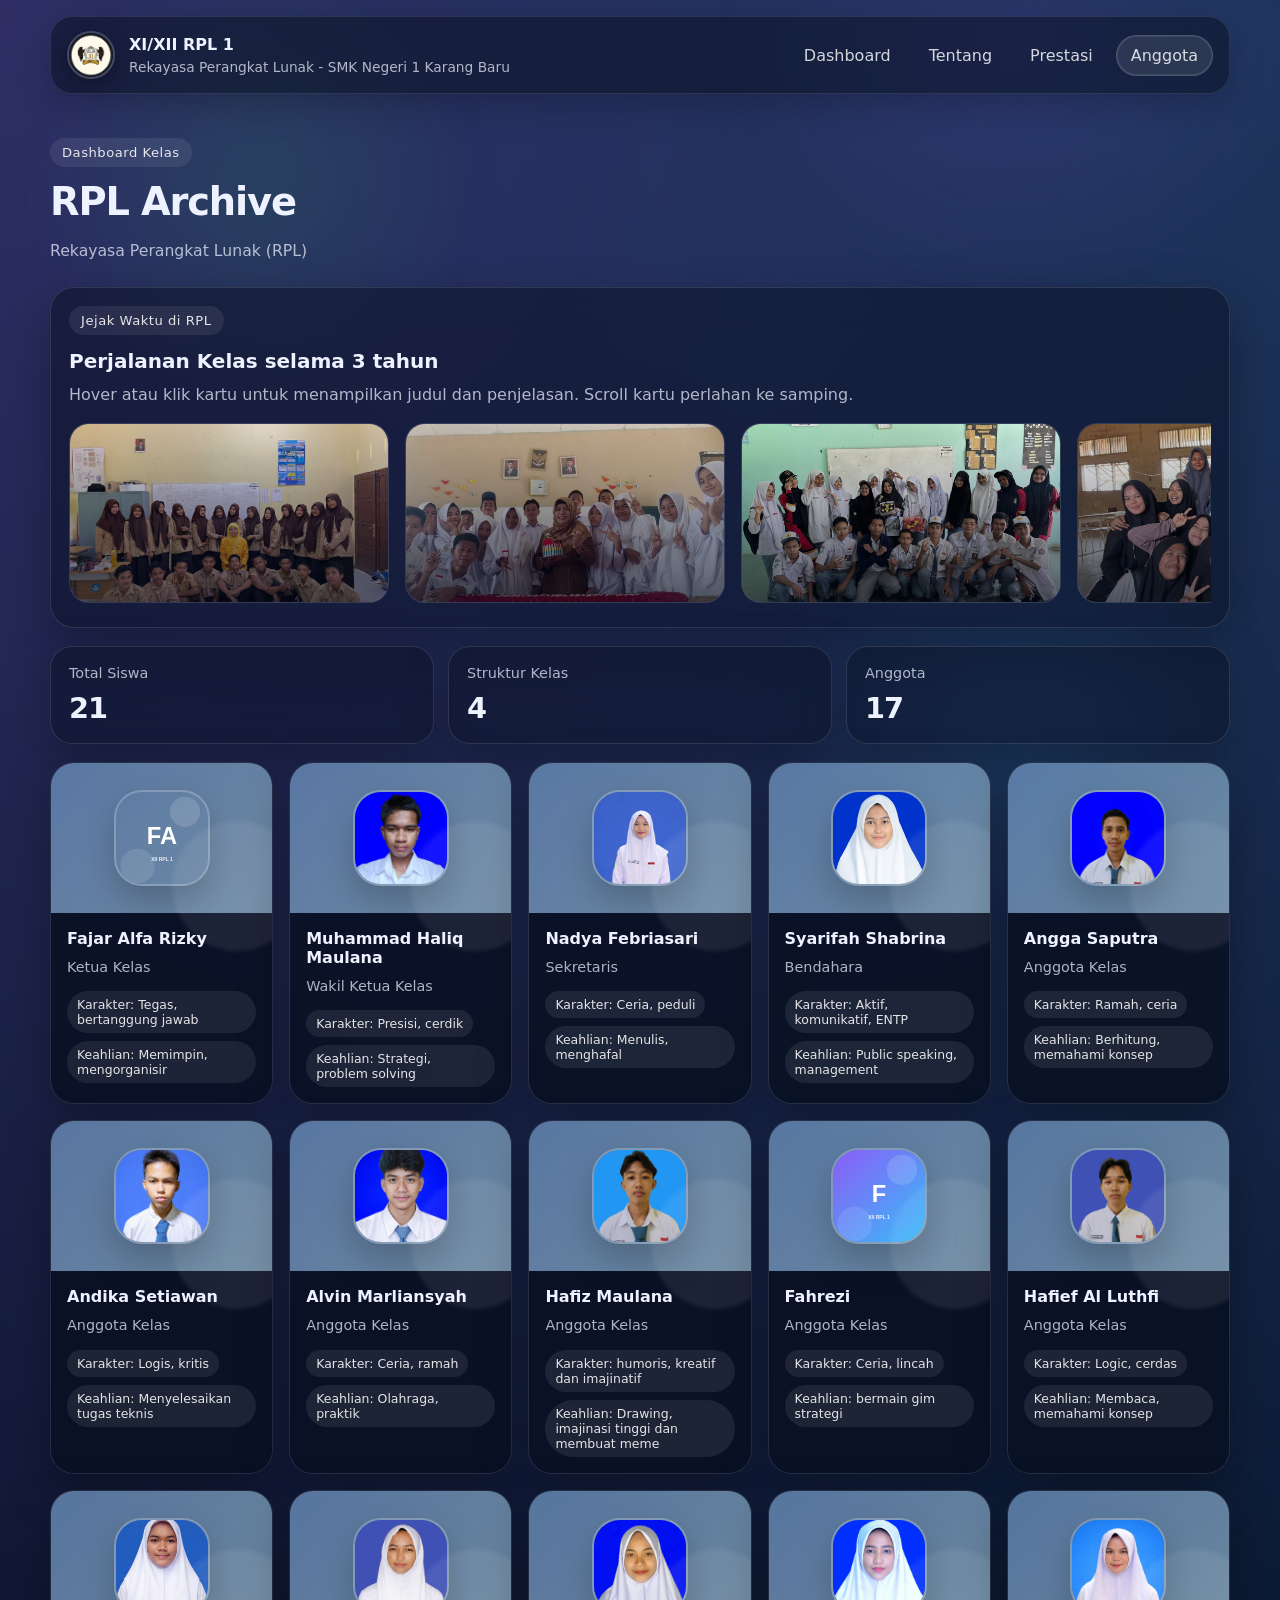
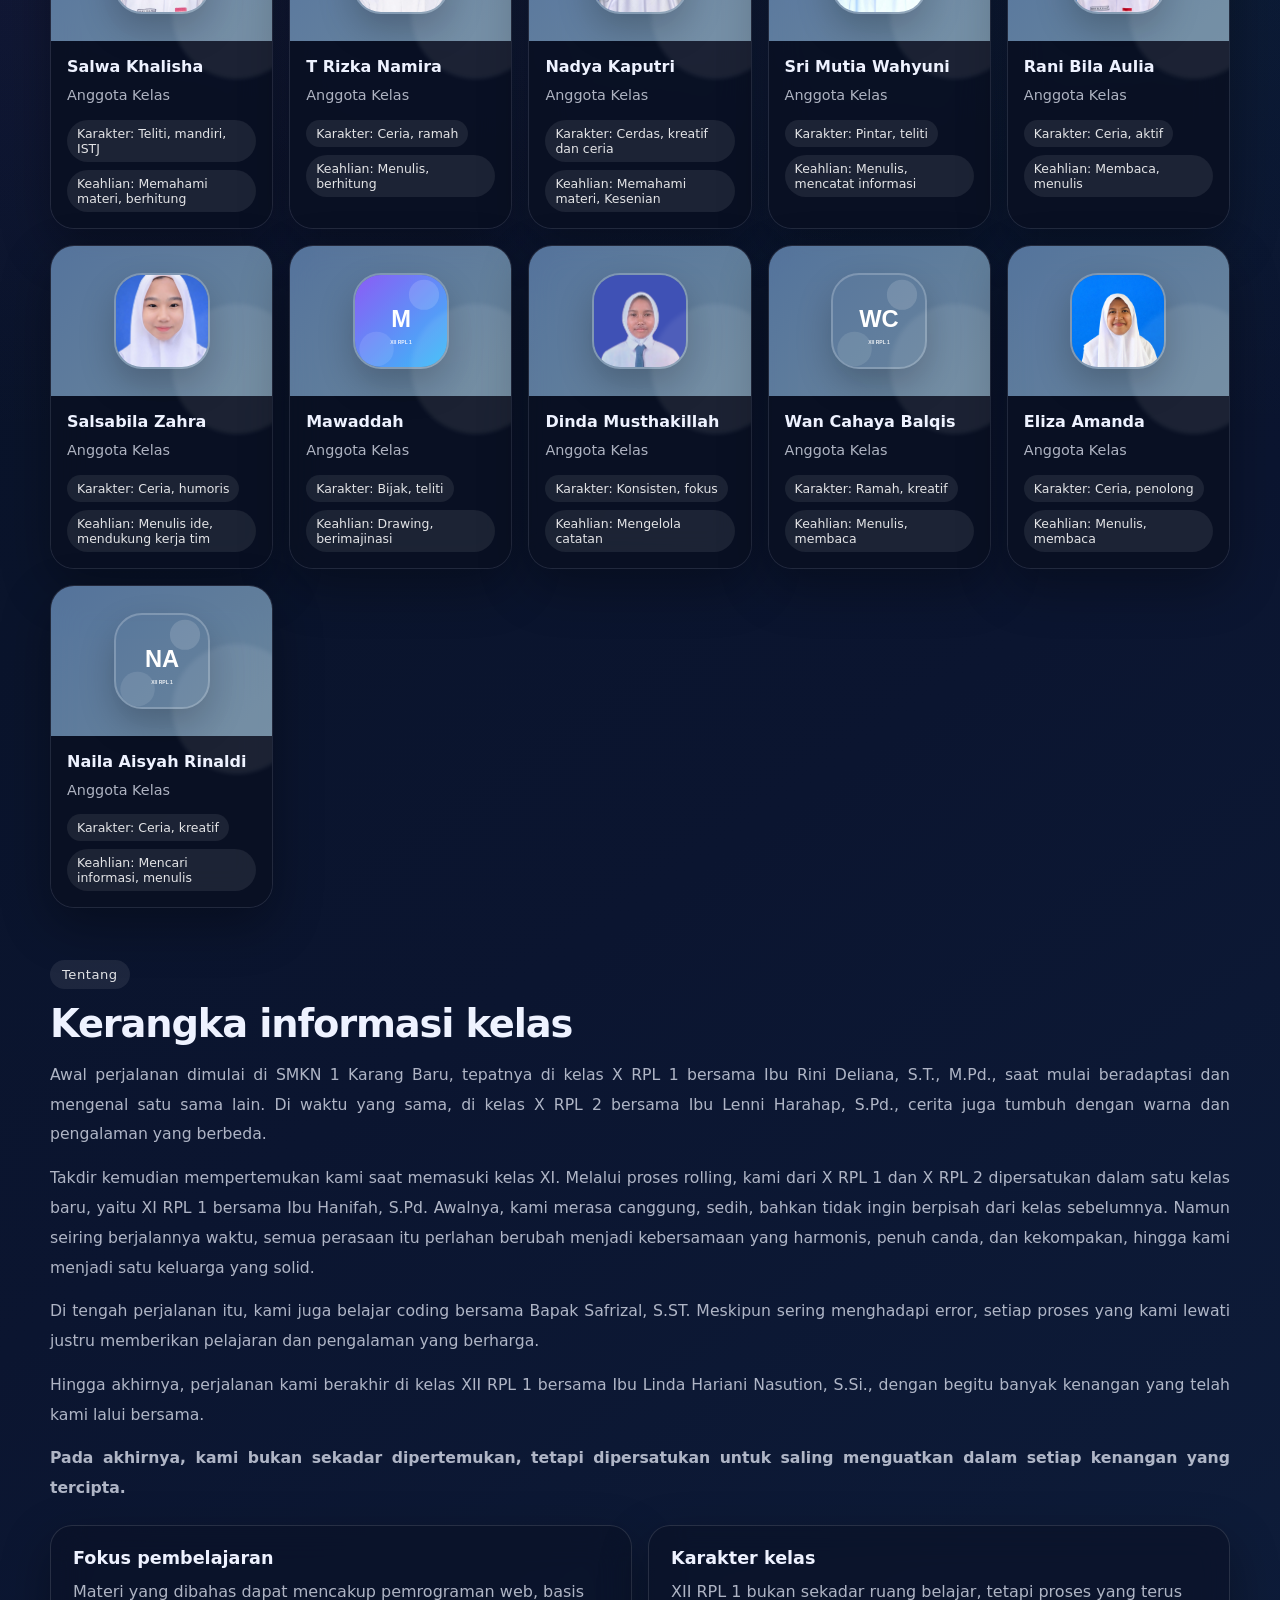
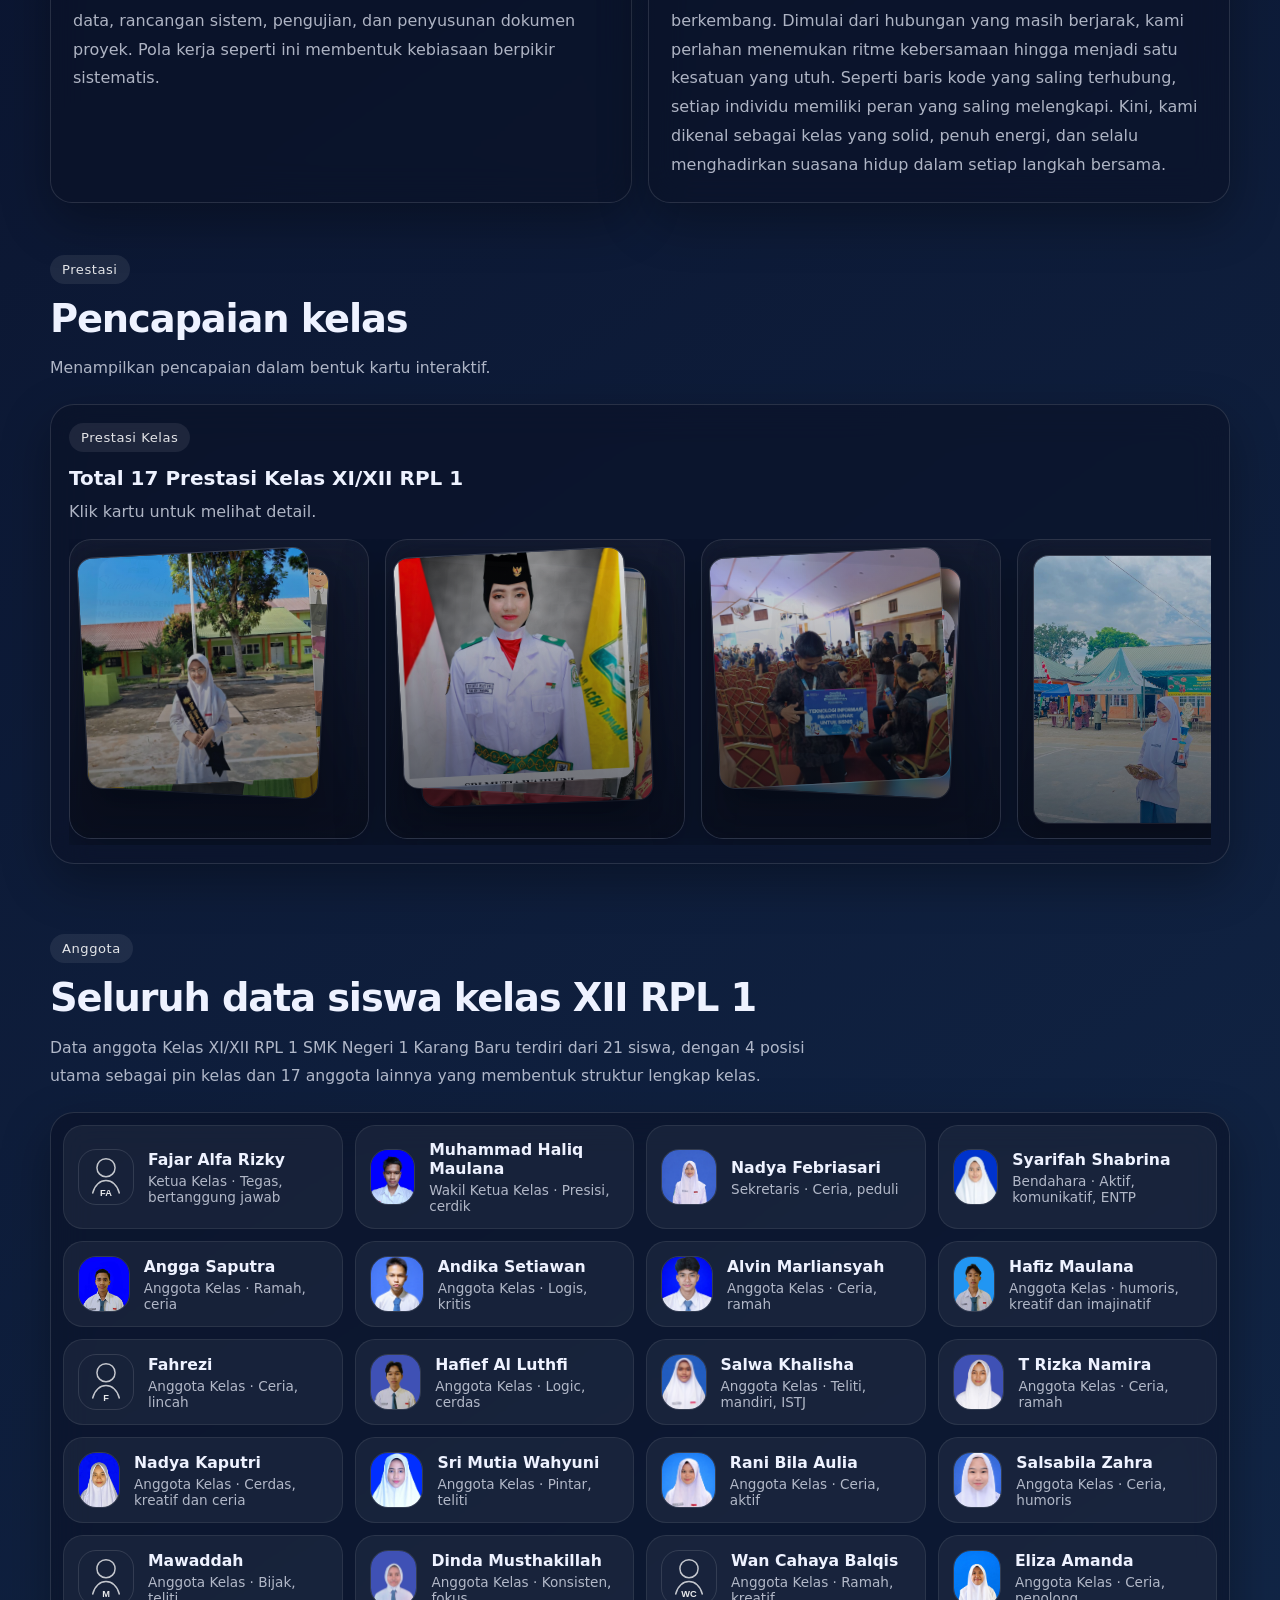
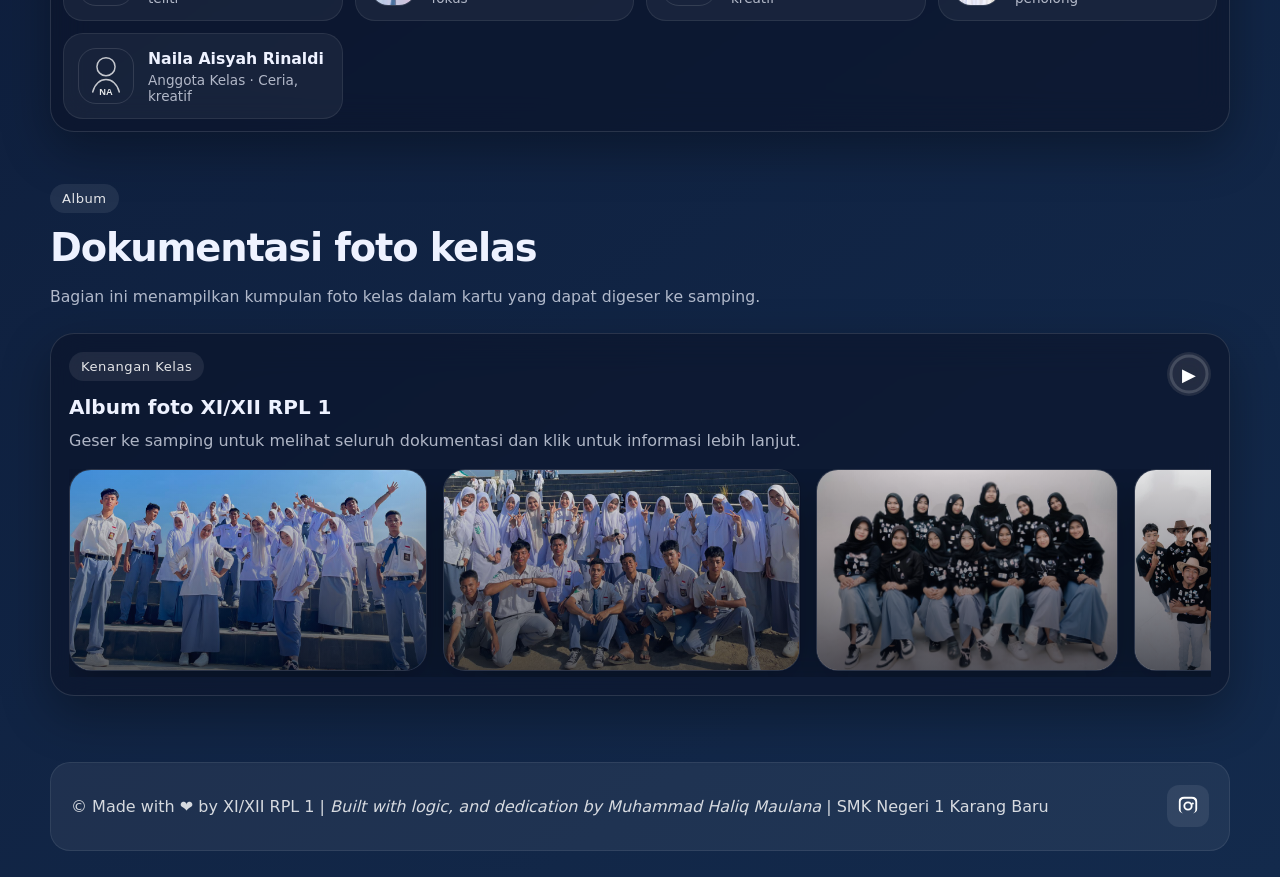
==== commit 2cc3f0d0: "fix" ====
--- a/index.html
+++ b/index.html
@@ -234,6 +234,7 @@
        aria-label="Instagram RPL Infinity">
        
       <!-- ICON INSTAGRAM (SVG, lebih stabil dari png) -->
+       <!-- fjsjdj -->
       <svg viewBox="0 0 24 24" fill="currentColor">
         <path d="M7.75 2h8.5C19.99 2 22 4.01 22 6.75v8.5C22 17.99 19.99 20 16.25 20h-8.5C4.01 20 2 17.99 2 15.25v-8.5C2 4.01 4.01 2 7.75 2zm0 2C5.68 4 4 5.68 4 7.75v8.5C4 18.32 5.68 20 7.75 20h8.5c2.07 0 3.75-1.68 3.75-3.75v-8.5C20 5.68 18.32 4 16.25 4h-8.5zM12 7a5 5 0 100 10 5 5 0 000-10zm0 2a3 3 0 110 6 3 3 0 010-6zm5.25-.88a1.13 1.13 0 100 2.26 1.13 1.13 0 000-2.26z"/>
       </svg>
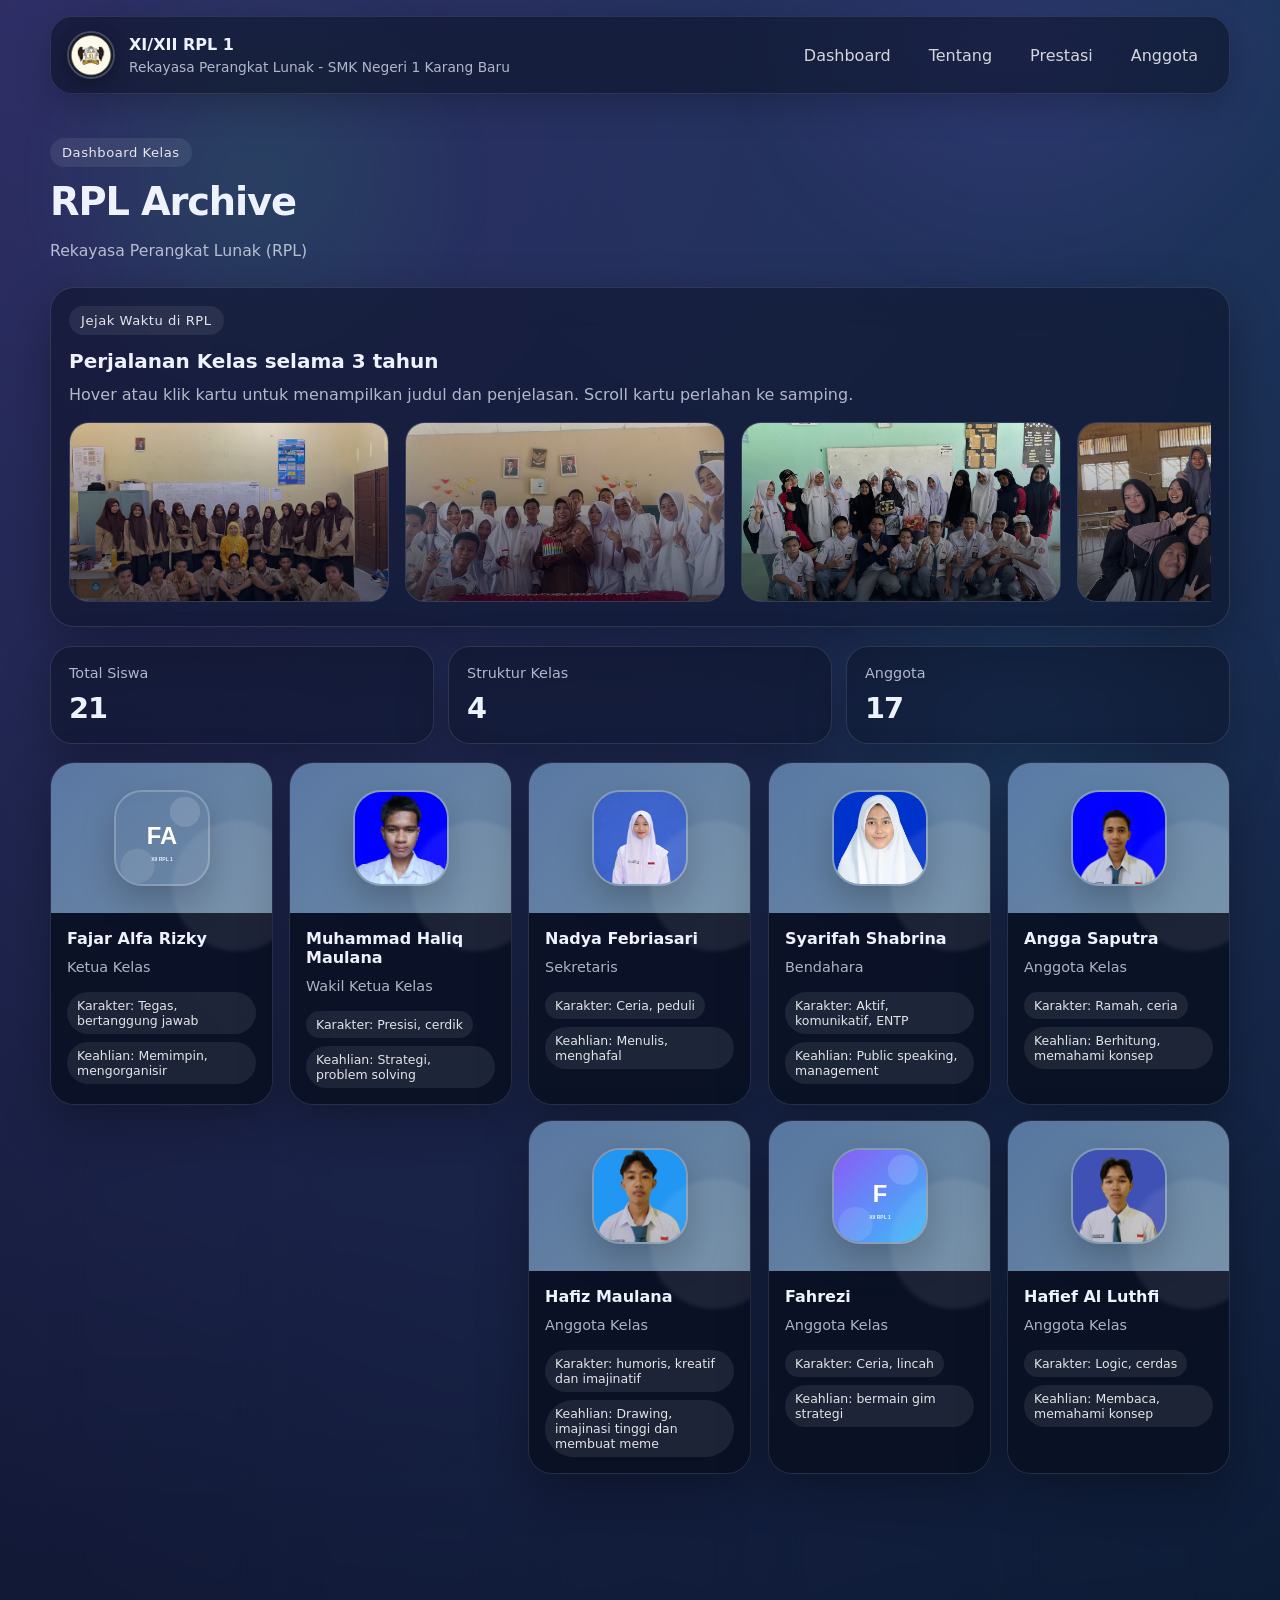
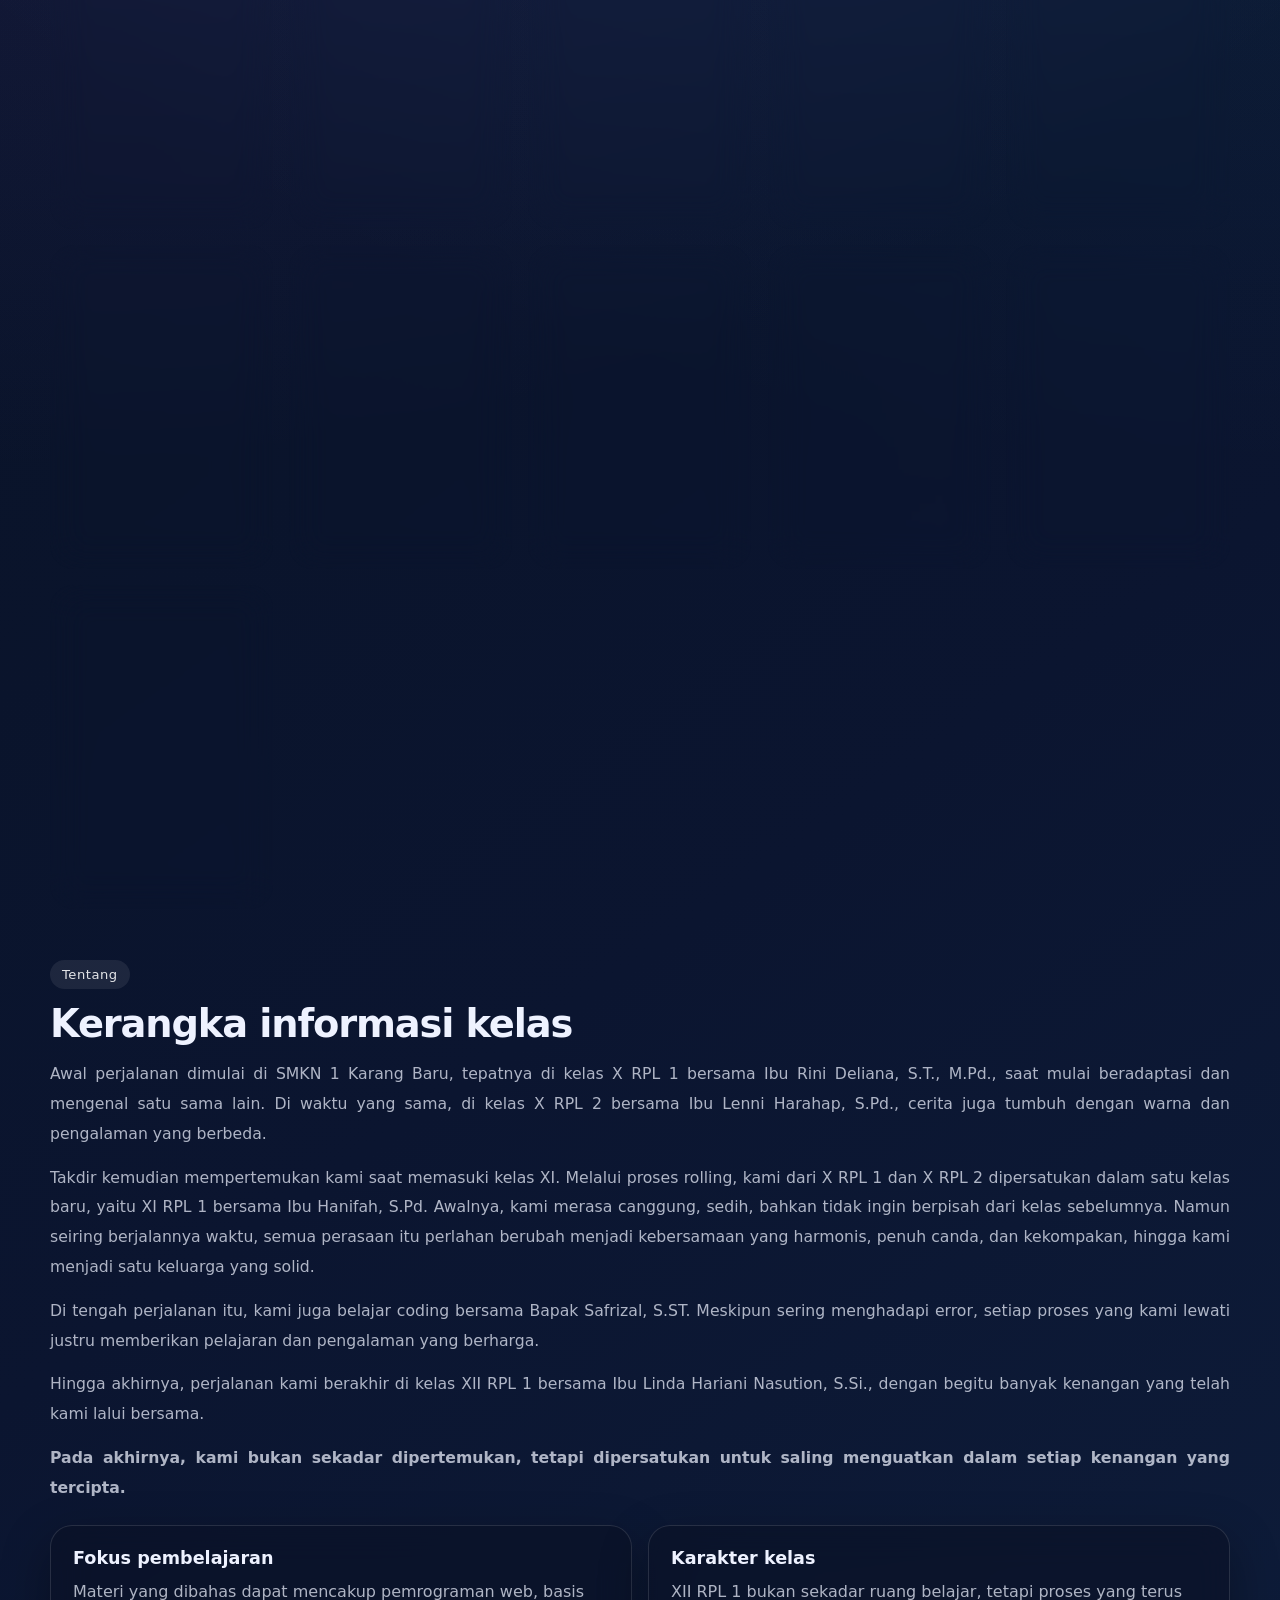
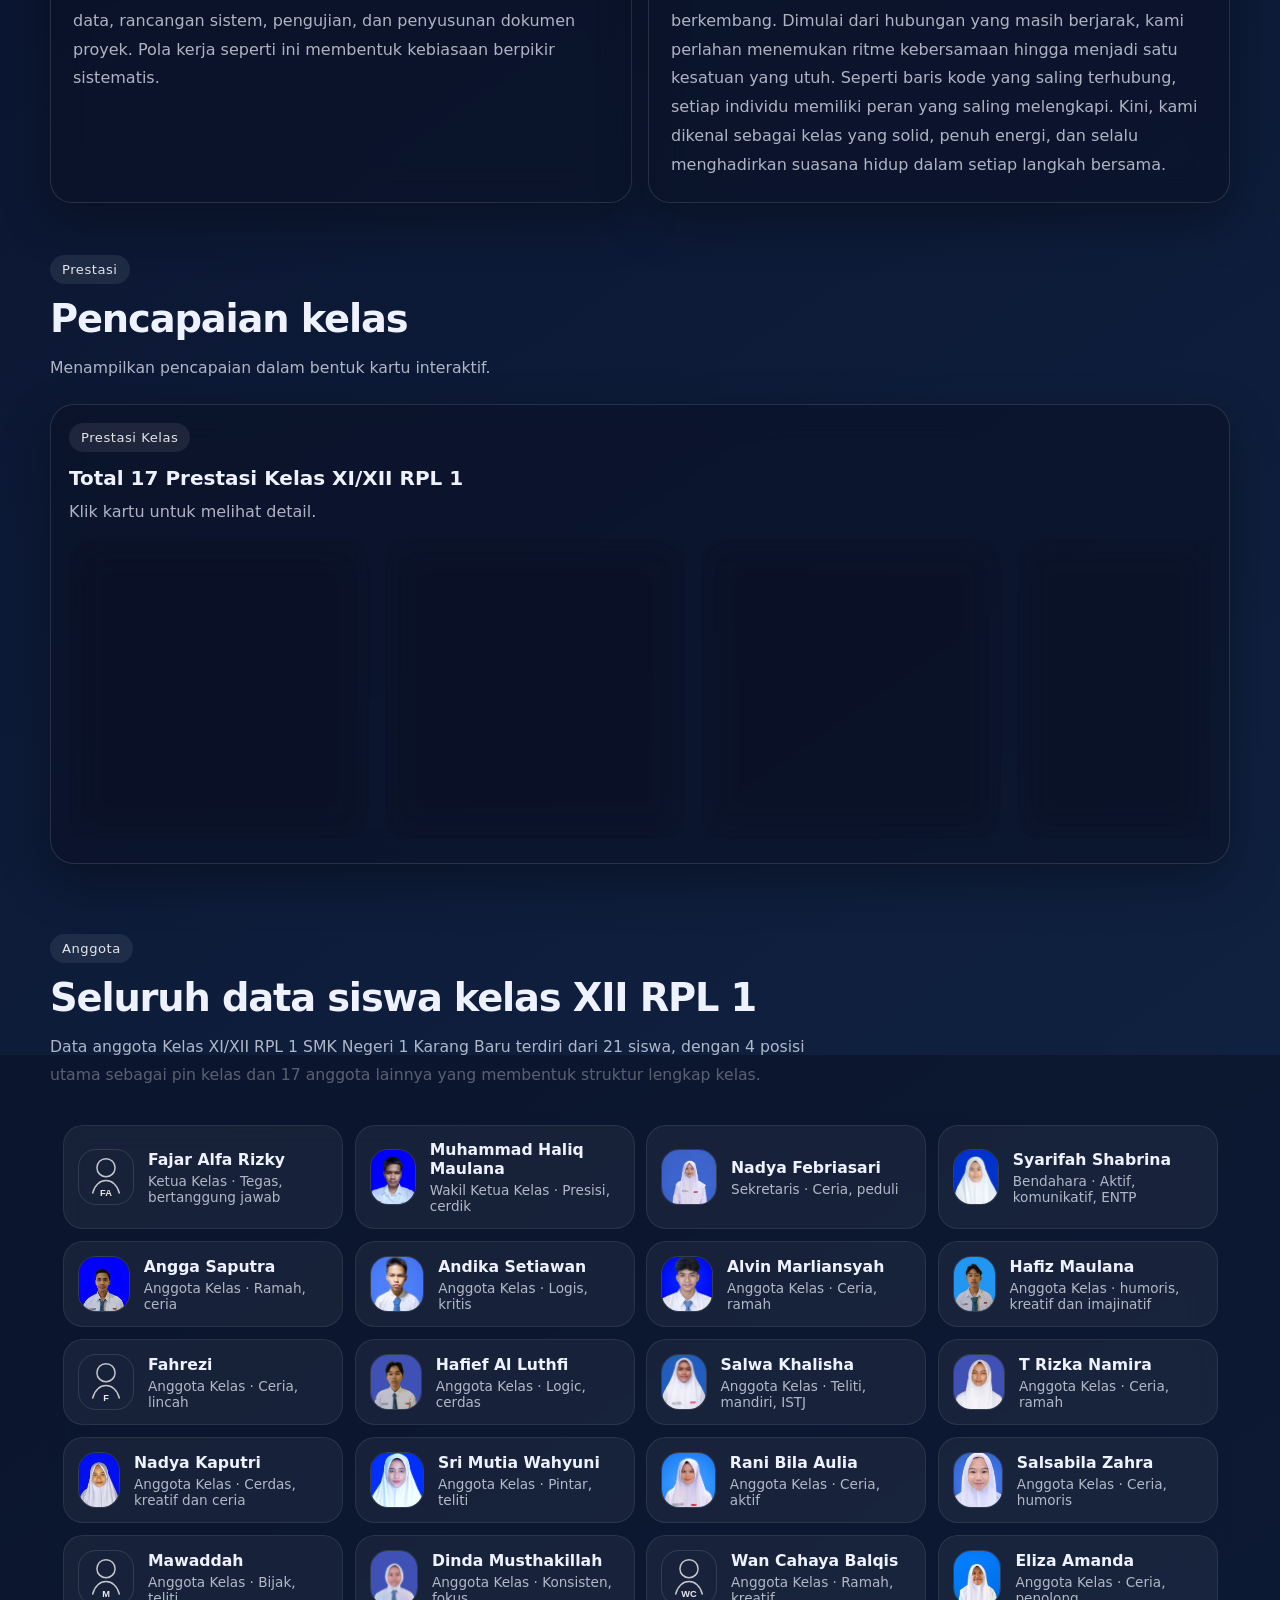
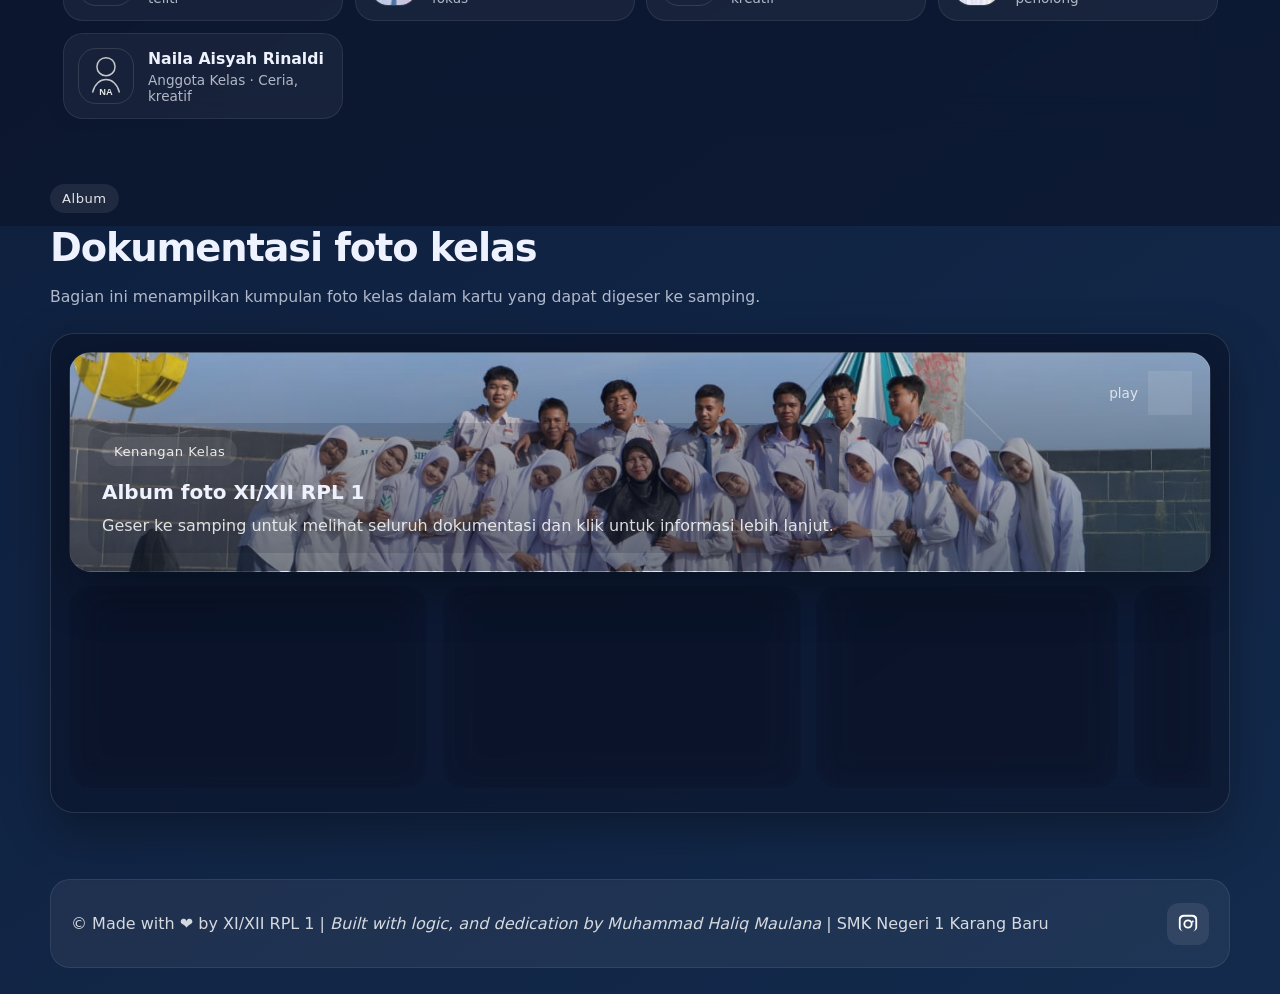
==== commit 99a1b639: "finishing" ====
--- a/index.html
+++ b/index.html
@@ -23,6 +23,8 @@
   <link rel="stylesheet" href="stylePrestasi.css" />
   <link rel="stylesheet" href="styleAlbum.css" />
   <link rel="icon" type="image/png" href="foto/iconkelas.png">
+
+  <link rel="stylesheet" href="https://cdnjs.cloudflare.com/ajax/libs/font-awesome/6.5.0/css/all.min.css">
 </head>
 <body>
   <div class="page-bg"></div>
@@ -177,36 +179,32 @@
   </div>
 
   <div class="album-section glass">
-    <div class="album-head">
-      <div class="album-head-left">
-        <span class="eyebrow">Kenangan Kelas</span>
-        <h3>Album foto XI/XII RPL 1</h3>
-        <p>Geser ke samping untuk melihat seluruh dokumentasi dan klik untuk informasi lebih lanjut.</p>
-      </div>
-
-     <button id="music-toggle" class="music-toggle" type="button">
-  <svg class="progress-ring" width="44" height="44">
-    <circle
-      class="progress-bg"
-      cx="22"
-      cy="22"
-      r="18"
-      stroke-width="3"
-      fill="transparent"
-    />
-    <circle
-      class="progress-bar"
-      cx="22"
-      cy="22"
-      r="18"
-      stroke-width="3"
-      fill="transparent"
-    />
-  </svg>
-
-  <span class="music-icon">▶</span>
-</button>
-    </div>
+   <div class="album-head">
+  <div class="album-head-left">
+    <span class="eyebrow">Kenangan Kelas</span>
+    <h3>Album foto XI/XII RPL 1</h3>
+    <p>Geser ke samping untuk melihat seluruh dokumentasi dan klik untuk informasi lebih lanjut.</p>
+  </div>
+
+  <div class="music-control">
+    <span id="music-time" class="music-time">00:00</span>
+
+    <button id="music-toggle" class="music-toggle" type="button" aria-label="Play music">
+      <svg class="progress-ring" width="44" height="44">
+        <circle class="progress-bg" cx="22" cy="22" r="18" stroke-width="3" fill="transparent"></circle>
+        <circle class="progress-bar" cx="22" cy="22" r="18" stroke-width="3" fill="transparent"></circle>
+      </svg>
+
+      <span class="music-icon">
+        <i class="fa-solid fa-play"></i>
+      </span>
+    </button>
+  </div>
+</div>
+
+<audio id="album-music" preload="none">
+  <source src="audio/lagu2.mpeg" type="audio/mpeg">
+</audio>
 
     <audio id="album-music" loop preload="none">
       <source src="audio/lagu2.mpeg" type="audio/mpeg">
--- a/style.css
+++ b/style.css
@@ -847,4 +847,39 @@
     flex-direction: column;
     text-align: center;
   }
+}
+
+/* Animasi muncul saat scroll */
+.reveal {
+  opacity: 0;
+  transform: translateY(20px) scale(0.99);
+  filter: blur(6px);
+  transition:
+    opacity 0.45s ease-out,
+    transform 0.45s cubic-bezier(0.22, 1, 0.36, 1),
+    filter 0.45s ease-out;
+  transition-delay: var(--reveal-delay, 0ms);
+  will-change: opacity, transform;
+}
+
+.reveal.is-visible {
+  opacity: 1;
+  transform: translateY(0) scale(1);
+  filter: blur(0);
+}
+
+@media (max-width: 640px) {
+  .reveal {
+    transition-duration: 0.35s;
+    transform: translateY(14px);
+  }
+}
+
+@media (prefers-reduced-motion: reduce) {
+  .reveal {
+    opacity: 1;
+    transform: none;
+    filter: none;
+    transition: none;
+  }
 }
--- a/styleAlbum.css
+++ b/styleAlbum.css
@@ -7,15 +7,52 @@
 }
 
 .album-head {
+  position: relative;
   display: flex;
   justify-content: space-between;
-  align-items: flex-start;
+  align-items: flex-end;
   gap: 16px;
   margin-bottom: 14px;
+  padding: 18px;
+  min-height: 220px;
+  border-radius: 22px;
+  overflow: hidden;
+
+  background:
+    linear-gradient(180deg, rgba(7, 17, 31, 0.05), rgba(7, 17, 31, 0.55)),
+    url("foto/kenangan2.jpeg") center 40% / cover no-repeat;
+
+  border: 1px solid rgba(255, 255, 255, 0.10);
+  box-shadow: 0 18px 50px rgba(0, 0, 0, 0.32);
+}
+
+.album-head::before {
+  content: "";
+  position: absolute;
+  inset: 0;
+  background:
+    radial-gradient(circle at top left, rgba(255, 255, 255, 0.10), transparent 35%),
+    radial-gradient(circle at bottom right, rgba(56, 189, 248, 0.10), transparent 30%);
+  pointer-events: none;
+}
+
+.album-head > * {
+  position: relative;
+  z-index: 1;
 }
 
 .album-head-left {
-  max-width: calc(100% - 64px);
+  max-width: 70%;
+  padding: 14px;
+  border-radius: 18px;
+
+  /* transparan tanpa blur */
+
+  background: rgba(10, 16, 35, 0.15);
+
+  /* HAPUS blur */
+  backdrop-filter: none;
+  -webkit-backdrop-filter: none;
 }
 
 .album-head h3 {
@@ -25,10 +62,16 @@
 
 .album-head p {
   margin: 8px 0 0;
-  color: var(--muted);
+  color: rgba(255, 255, 255, 0.84);
   line-height: 1.7;
 }
 
+.music-control {
+  display: flex;
+  align-items: center;
+  gap: 10px;
+  align-self: flex-start;
+}
 .music-toggle {
   width: 44px;
   height: 44px;
@@ -47,6 +90,8 @@
 
   backdrop-filter: blur(10px);
   transition: 0.25s ease;
+  position: relative;
+  overflow: hidden;
 }
 
 .music-toggle:hover {
@@ -92,6 +137,7 @@
   background: rgba(255, 255, 255, 0.04);
   transition: transform 0.3s ease, box-shadow 0.3s ease;
 }
+
 .album-card:hover {
   transform: translateY(-6px) scale(1.02);
   box-shadow: 0 25px 60px rgba(0, 0, 0, 0.45);
@@ -100,11 +146,10 @@
 /* ===== Image ===== */
 .album-card__img {
   display: block;
-  height: 200px;   /* hanya tinggi dikontrol */
-  width: auto;     /* lebar ikut rasio asli */
+  height: 200px;
+  width: auto;
   object-fit: cover;
   border-radius: 22px;
-
   transform: scale(1.04);
   transition: transform 0.4s ease, filter 0.35s ease;
 }
@@ -198,15 +243,23 @@
   }
 
   .album-head {
+    min-height: 180px;
+    padding: 14px;
     gap: 12px;
+    flex-direction: column;
+    align-items: flex-start;
   }
 
   .album-head-left {
-    max-width: calc(100% - 56px);
-  }
-
-  .album-card {
-    width: 240px;
+    max-width: 100%;
+    padding: 12px;
+  }
+
+  .music-control {
+    align-self: flex-end;
+  }
+
+  .album-card__img {
     height: 160px;
   }
 
@@ -223,26 +276,26 @@
     line-height: 1.45;
   }
 }
+
 /* ===== PROGRESS RING ===== */
-.music-toggle {
-  position: relative;
-}
-
 .progress-ring {
   position: absolute;
-  top: 0;
-  left: 0;
+  inset: 0;
   transform: rotate(-90deg);
 }
 
 .progress-bg {
-  stroke: rgba(255,255,255,0.15);
+  fill: none;
+  stroke: rgba(255, 255, 255, 0.15);
+  stroke-width: 3;
 }
 
 .progress-bar {
+  fill: none;
   stroke: #00d4ff;
+  stroke-width: 3;
   stroke-linecap: round;
-  stroke-dasharray: 113; /* 2πr ≈ 113 */
+  stroke-dasharray: 113;
   stroke-dashoffset: 113;
   transition: stroke-dashoffset 0.1s linear;
 }
@@ -251,4 +304,25 @@
   position: relative;
   z-index: 2;
   font-size: 18px;
+}
+
+.music-icon i {
+  font-size: 16px;
+  transition: 0.25s ease;
+}
+
+.music-toggle:hover .music-icon i {
+  transform: scale(1.1);
+}
+.music-toggle.playing {
+  box-shadow: 0 0 20px rgba(0, 212, 255, 0.5);
+}
+
+
+.music-time {
+  font-size: 0.85rem;
+  color: rgba(255,255,255,0.75);
+  min-width: 48px;
+  text-align: right;
+  font-variant-numeric: tabular-nums;
 }
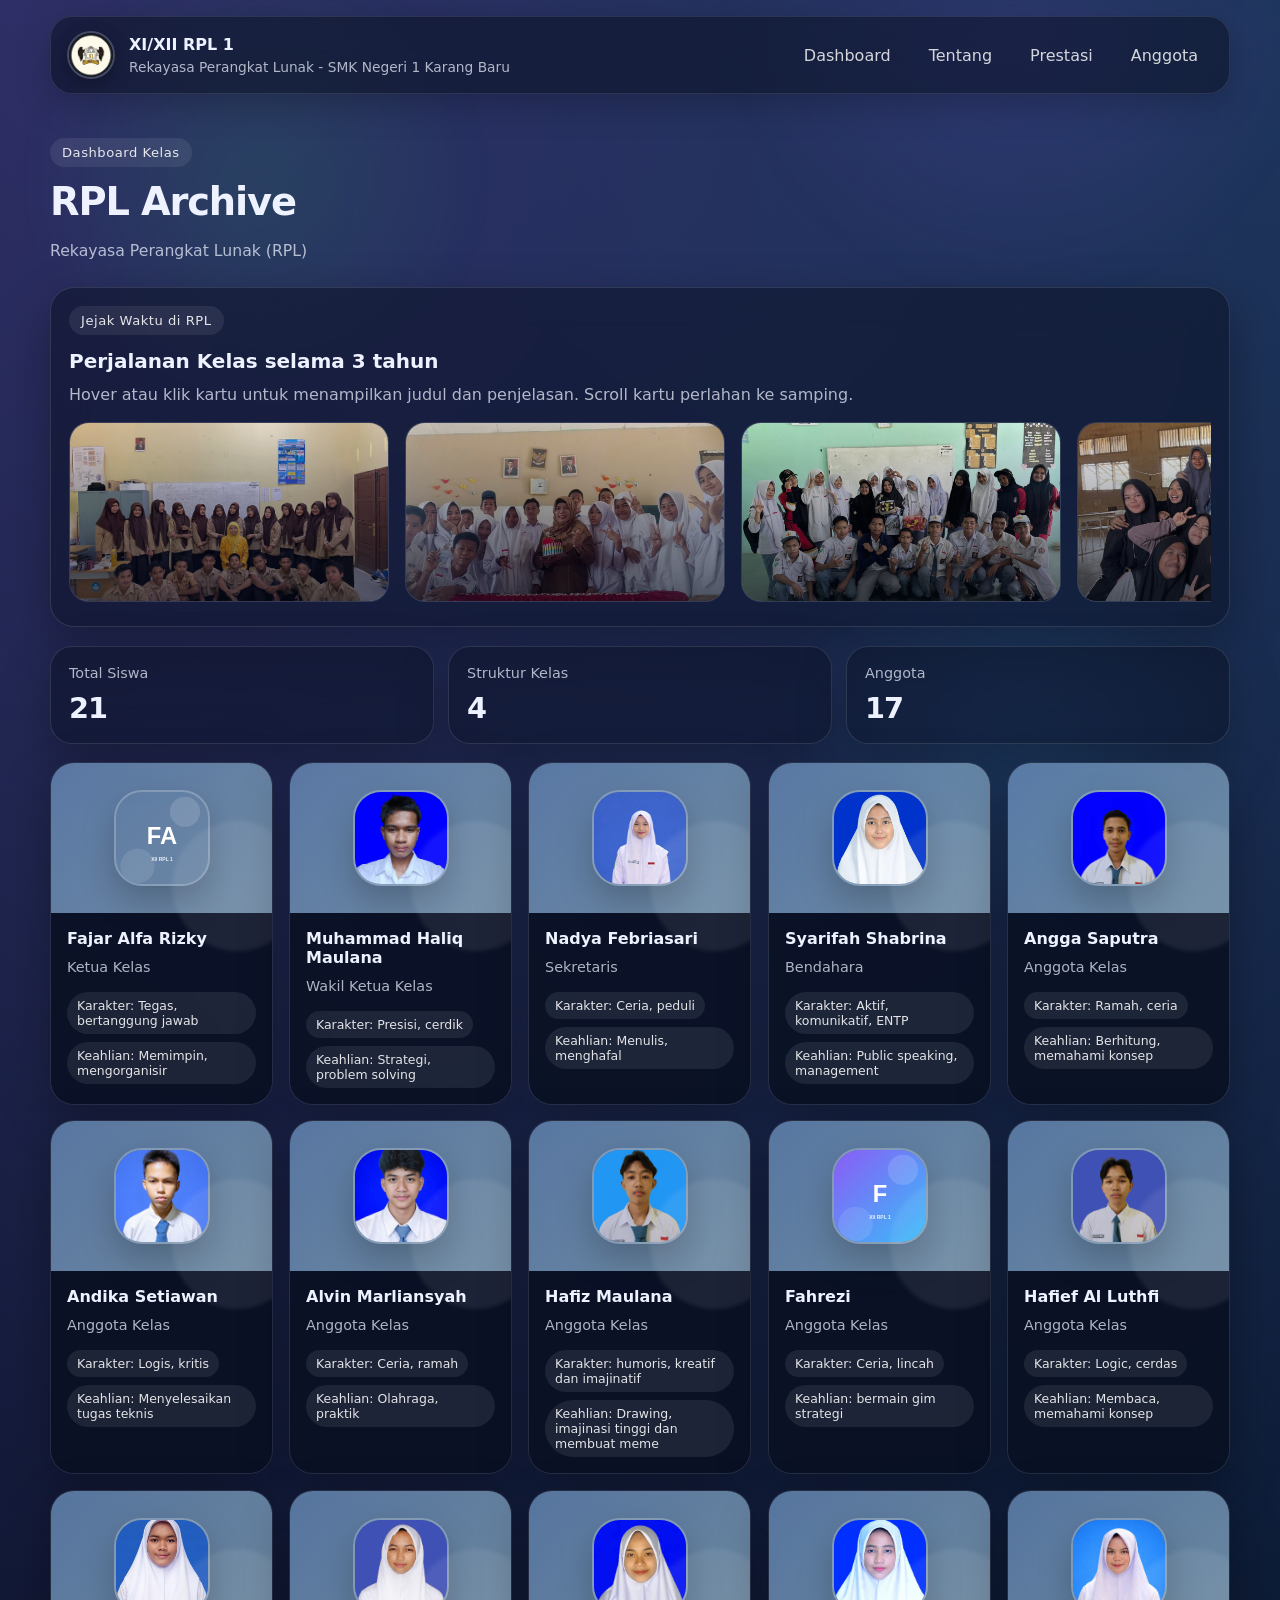
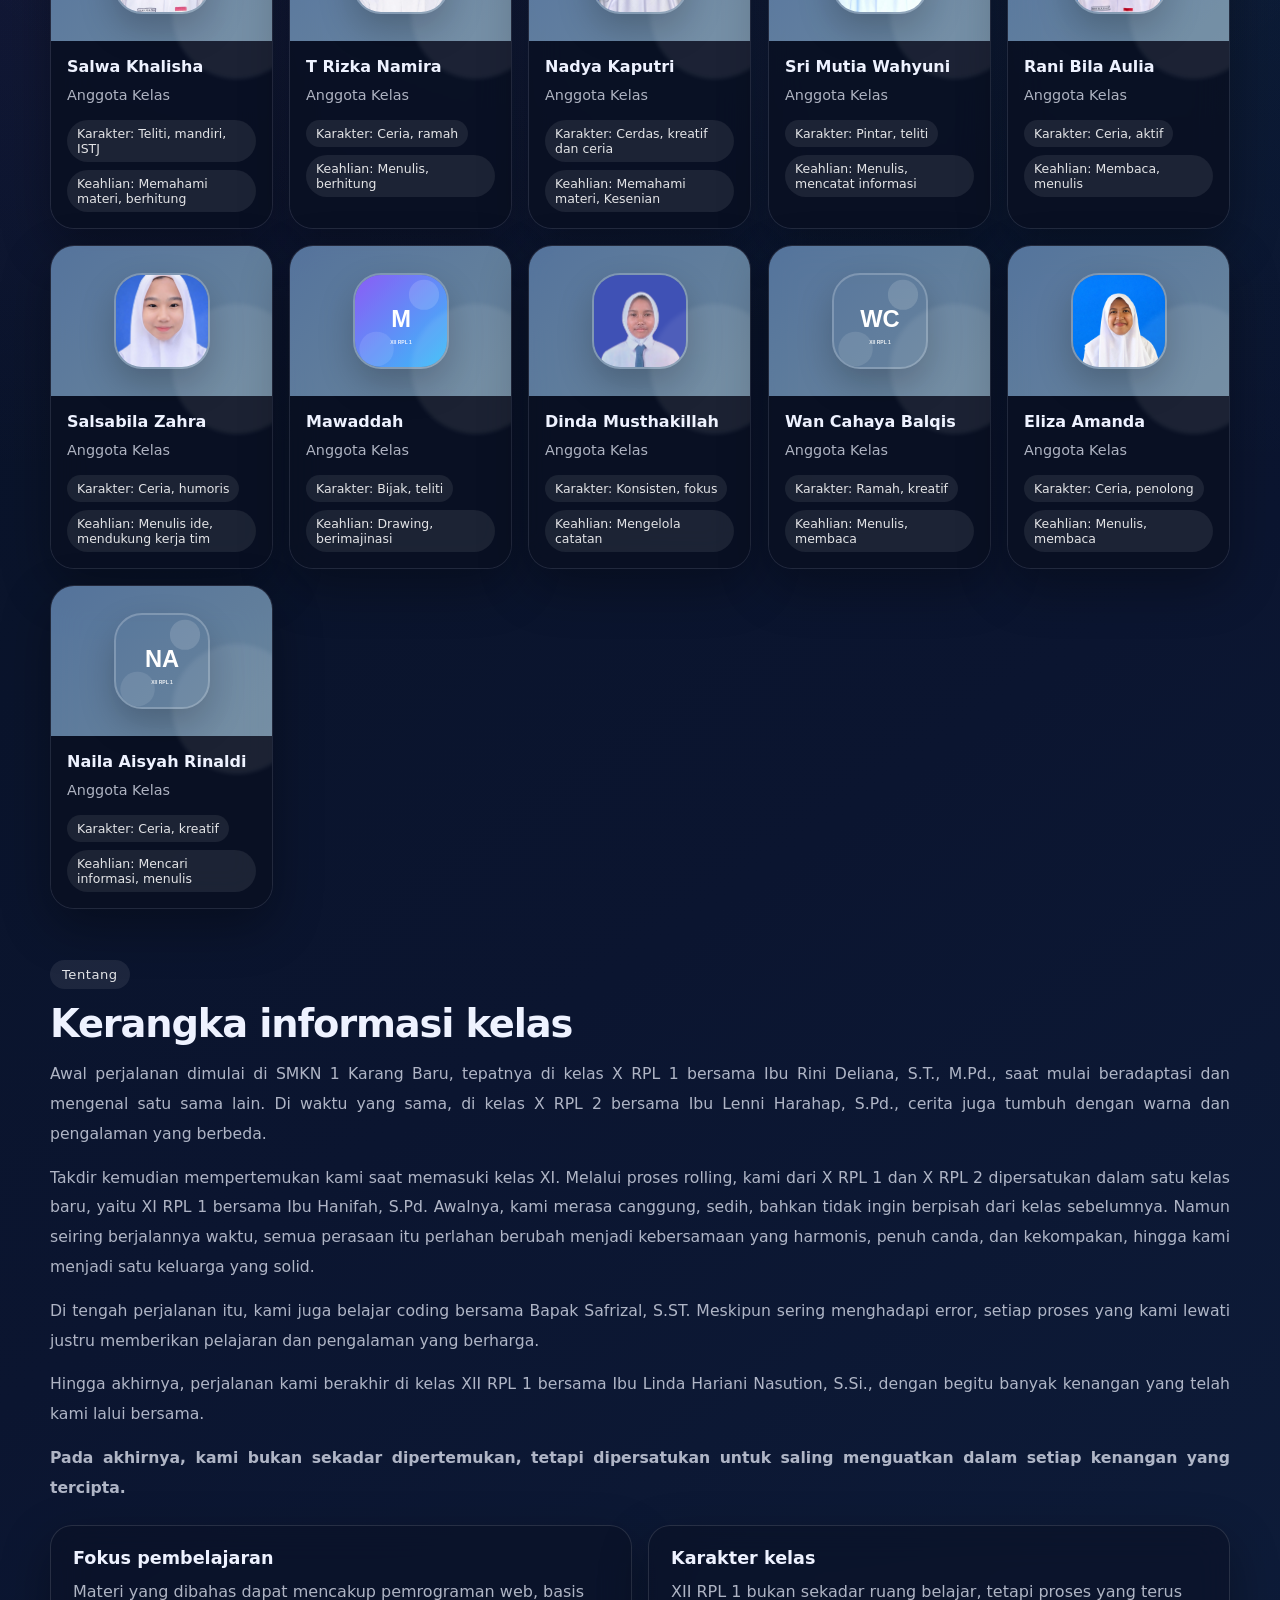
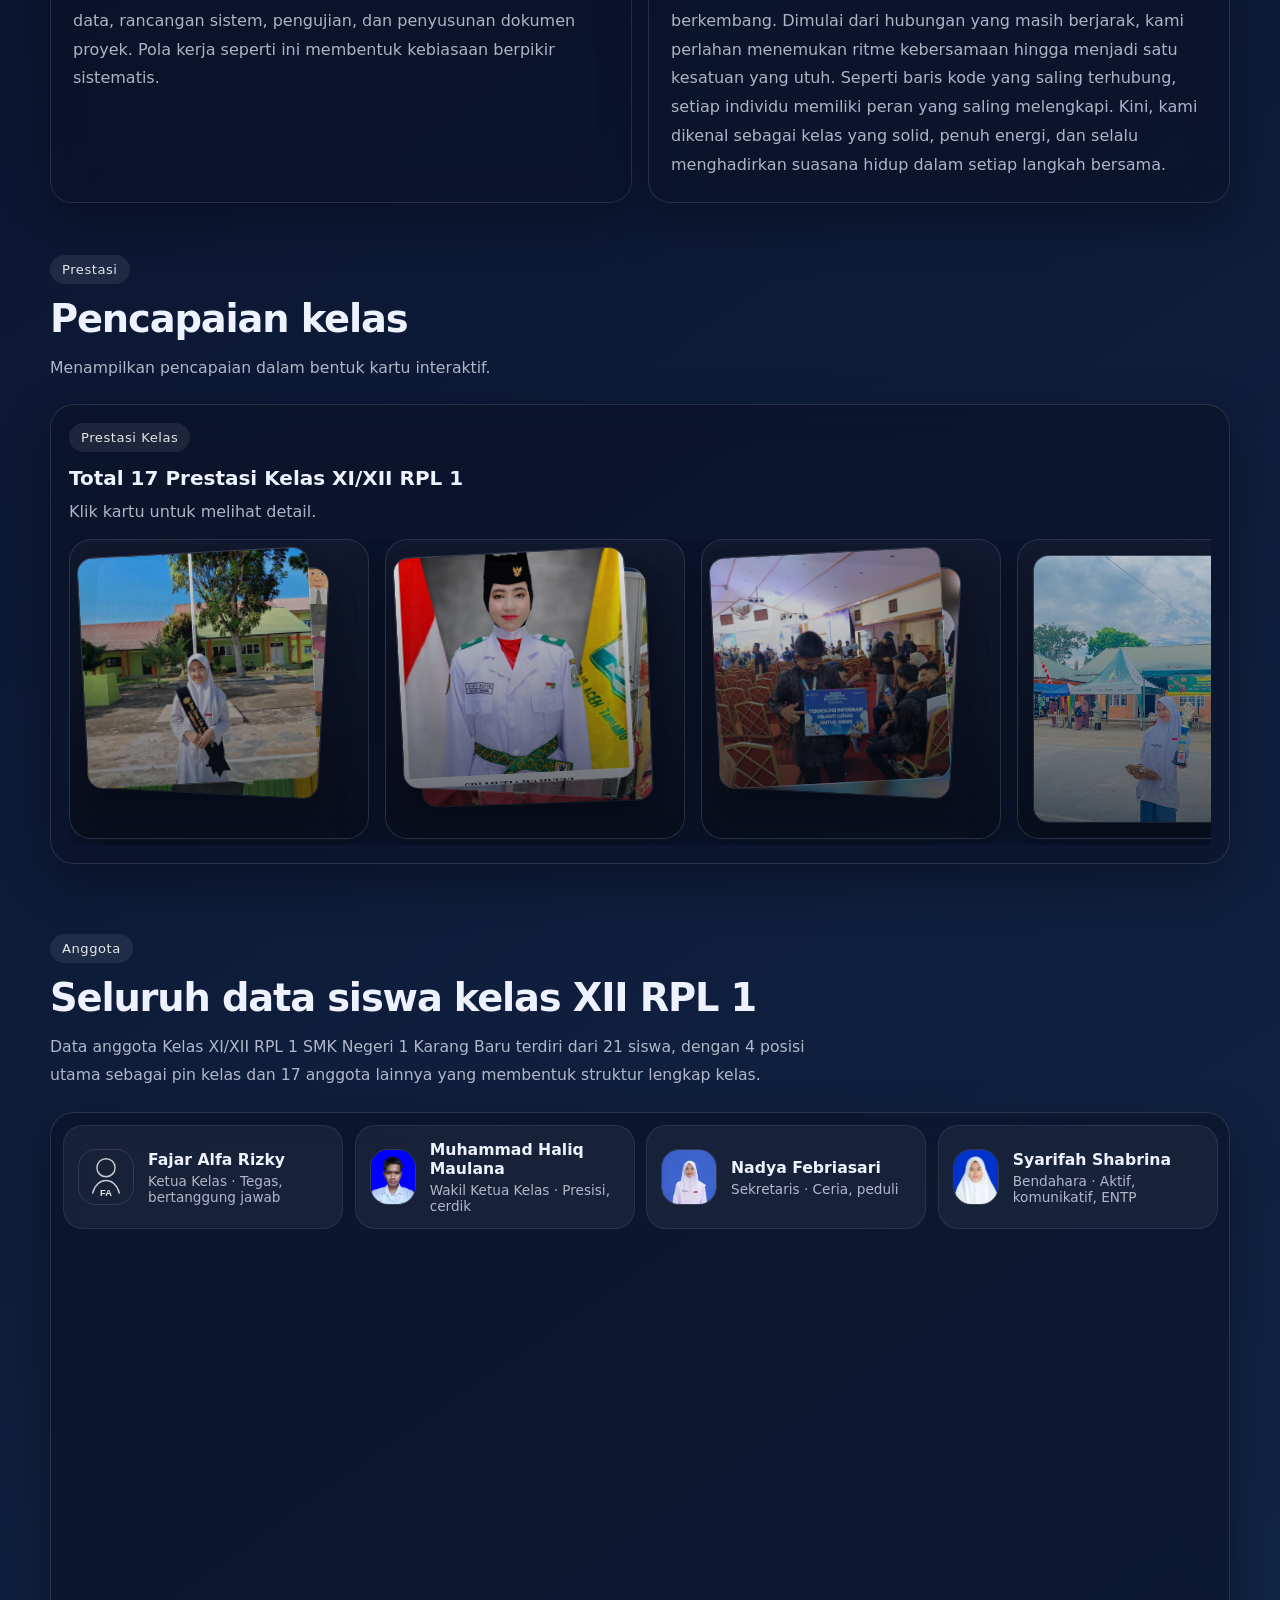
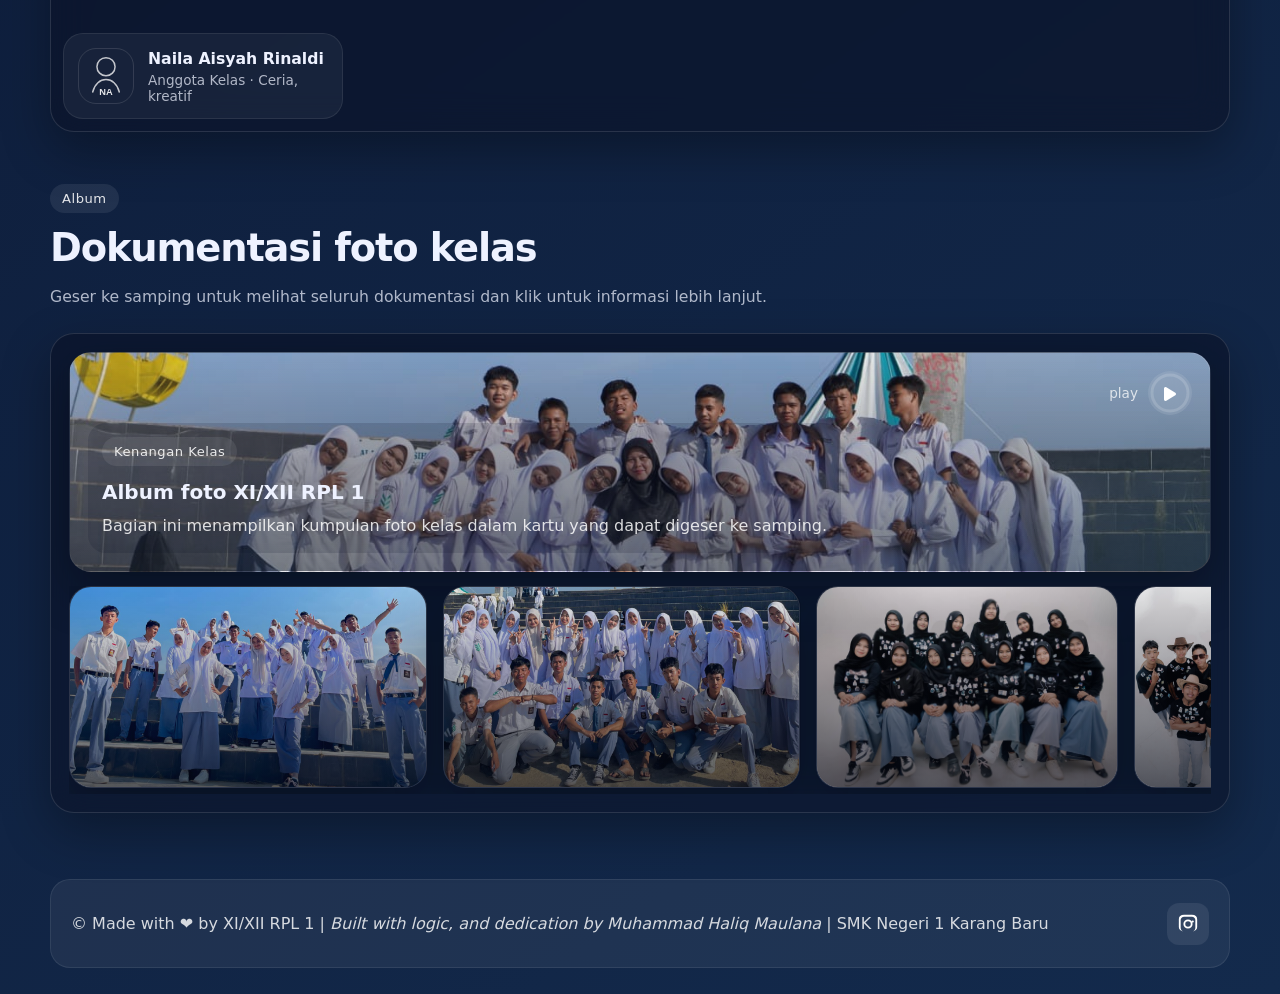
==== commit 96c7508e: "display5" ====
--- a/index.html
+++ b/index.html
@@ -175,7 +175,8 @@
   <div class="section-heading">
     <span class="eyebrow">Album</span>
     <h2>Dokumentasi foto kelas</h2>
-    <p>Bagian ini menampilkan kumpulan foto kelas dalam kartu yang dapat digeser ke samping.</p>
+     <p>Geser ke samping untuk melihat seluruh dokumentasi dan klik untuk informasi lebih lanjut.</p>
+    
   </div>
 
   <div class="album-section glass">
@@ -183,7 +184,7 @@
   <div class="album-head-left">
     <span class="eyebrow">Kenangan Kelas</span>
     <h3>Album foto XI/XII RPL 1</h3>
-    <p>Geser ke samping untuk melihat seluruh dokumentasi dan klik untuk informasi lebih lanjut.</p>
+    <p>Bagian ini menampilkan kumpulan foto kelas dalam kartu yang dapat digeser ke samping.</p>
   </div>
 
   <div class="music-control">
--- a/styleAlbum.css
+++ b/styleAlbum.css
@@ -237,43 +237,37 @@
 
 /* ===== Responsive ===== */
 @media (max-width: 640px) {
-  .album-section {
-    margin: 14px 0;
-    padding: 14px;
-  }
-
   .album-head {
+    position: relative;
     min-height: 180px;
     padding: 14px;
-    gap: 12px;
+    overflow: hidden;
     flex-direction: column;
     align-items: flex-start;
+    justify-content: flex-start;
   }
 
   .album-head-left {
-    max-width: 100%;
-    padding: 12px;
+    position: absolute;
+    left: 14px;
+    bottom: 14px;
+    max-width: 40%;
+    padding: 5px;
+  }
+
+  .album-head-left h3 {
+    font-size: 0.7rem;
+  }
+
+  .album-head-left p {
+display: none;
   }
 
   .music-control {
-    align-self: flex-end;
-  }
-
-  .album-card__img {
-    height: 160px;
-  }
-
-  .album-card__overlay {
-    padding: 12px;
-  }
-
-  .album-card__title {
-    font-size: 0.95rem;
-  }
-
-  .album-card__desc {
-    font-size: 0.78rem;
-    line-height: 1.45;
+    position: absolute;
+    top: 14px;
+    right: 14px;
+    align-self: unset;
   }
 }
 
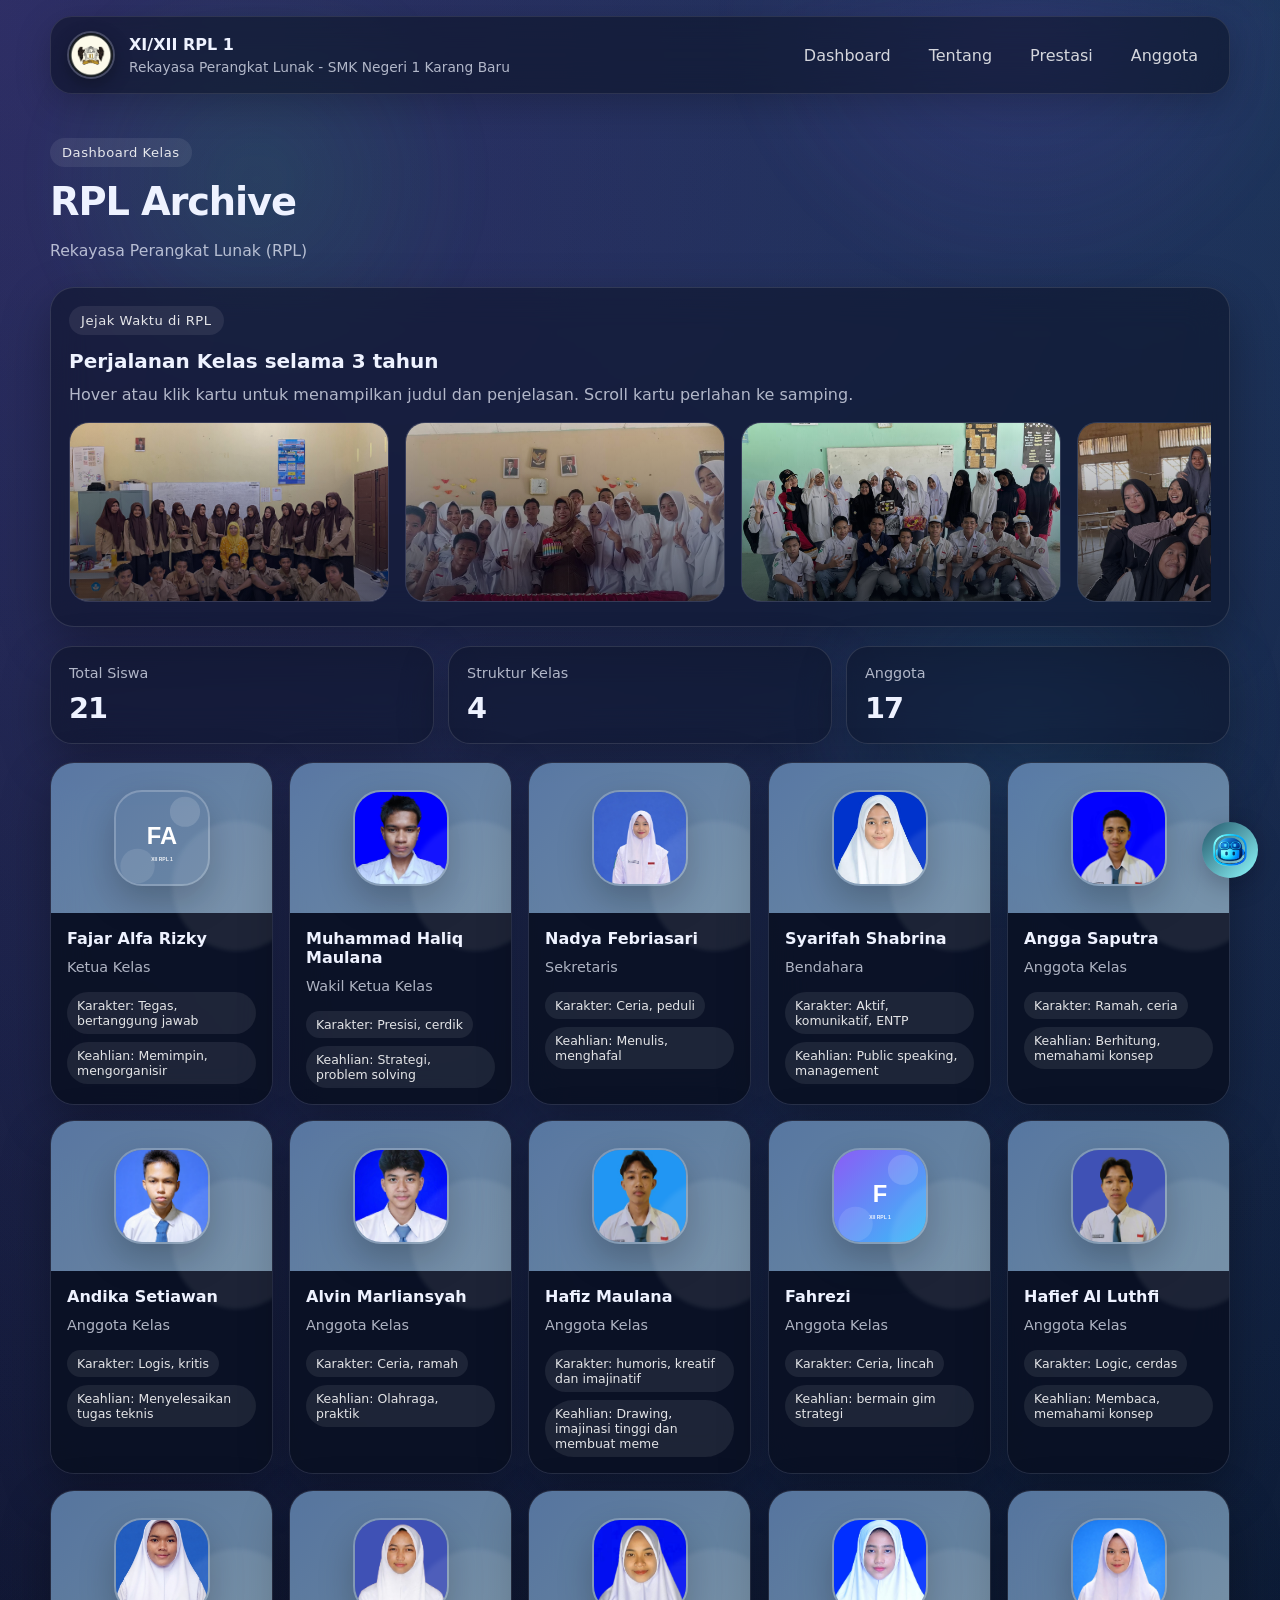
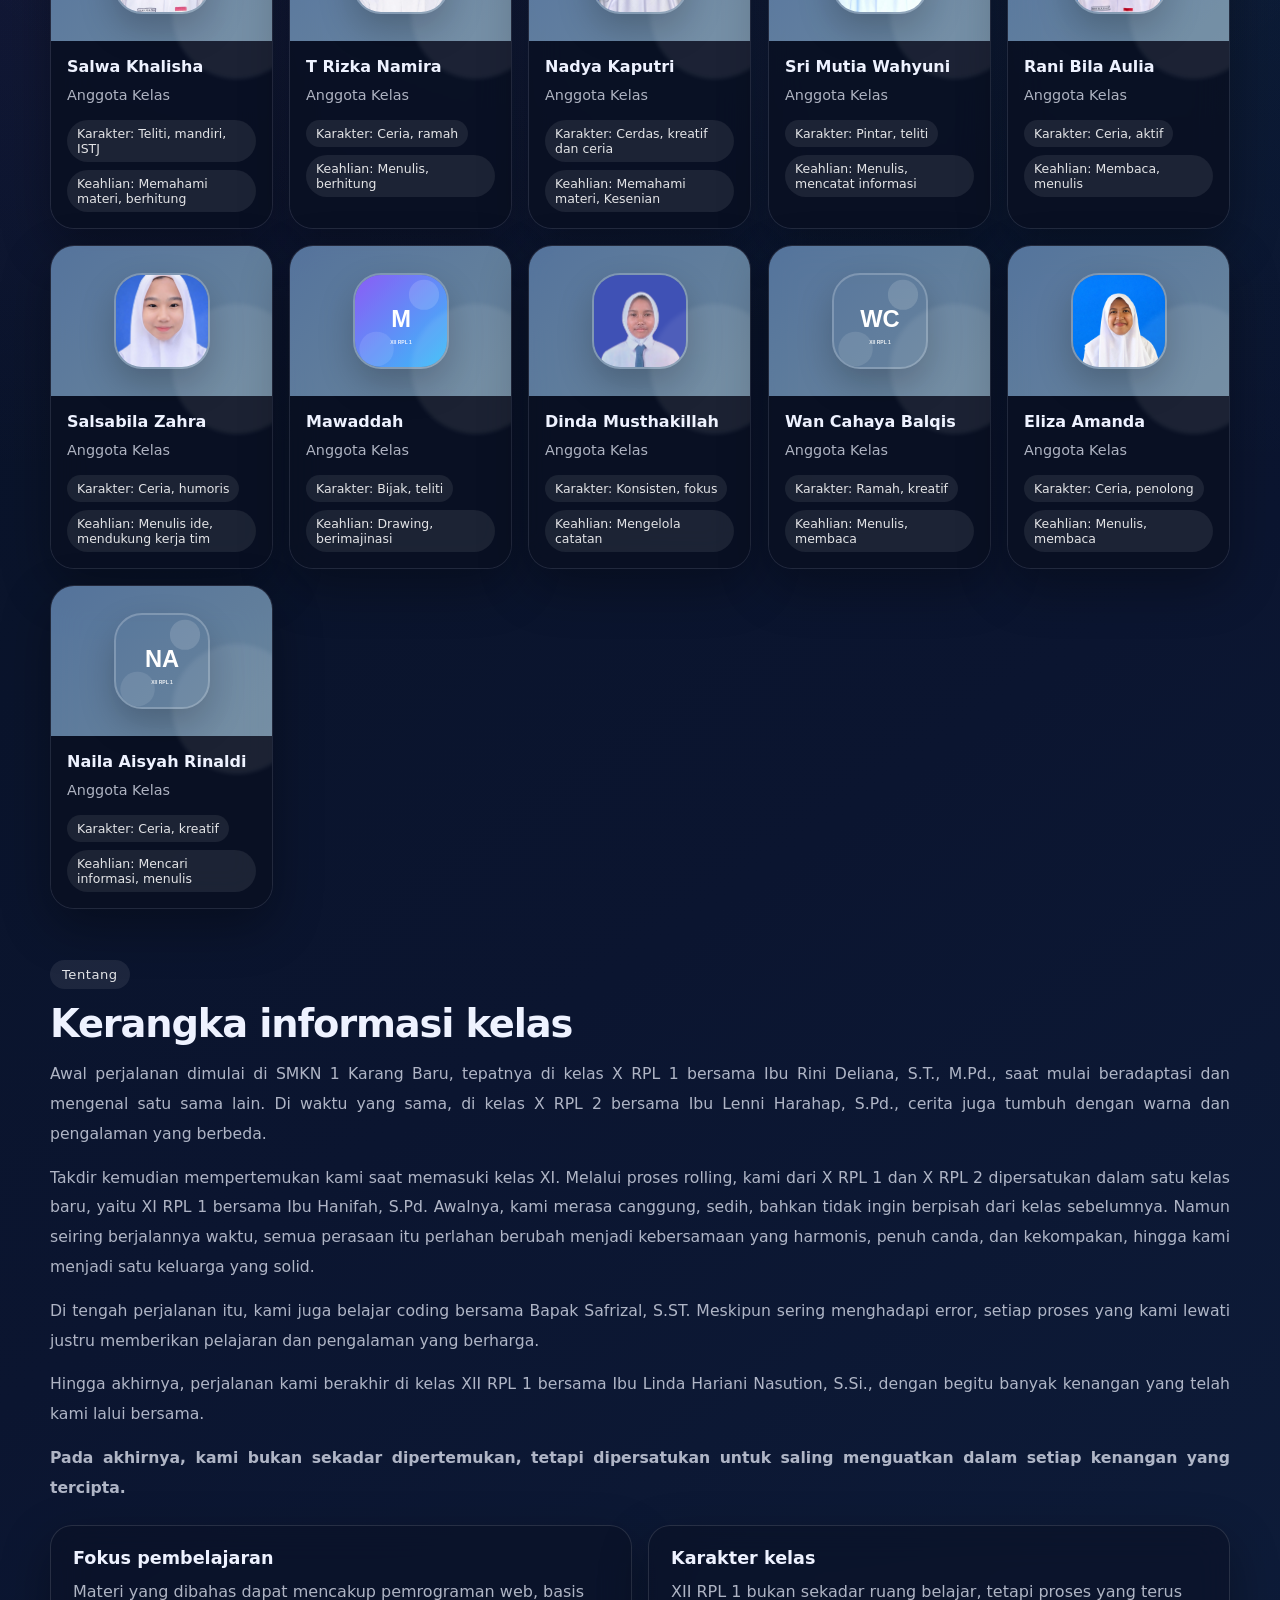
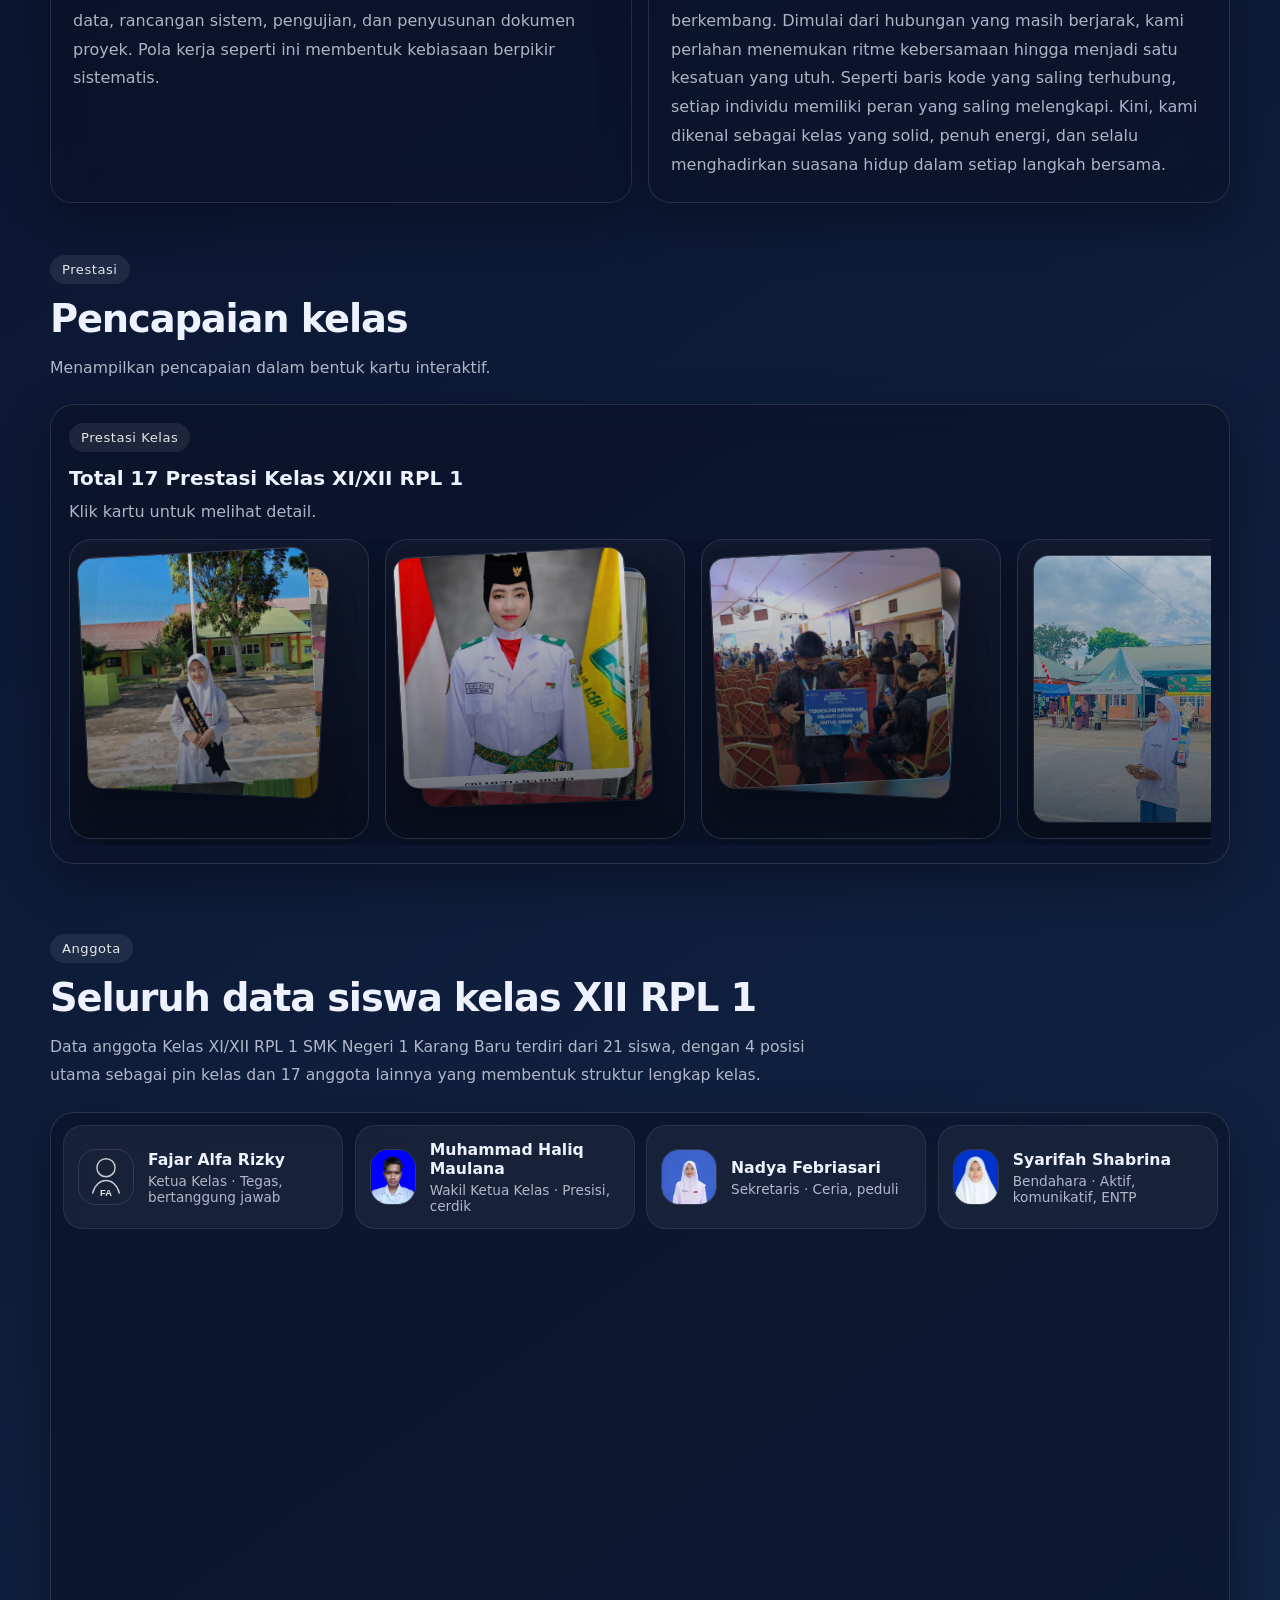
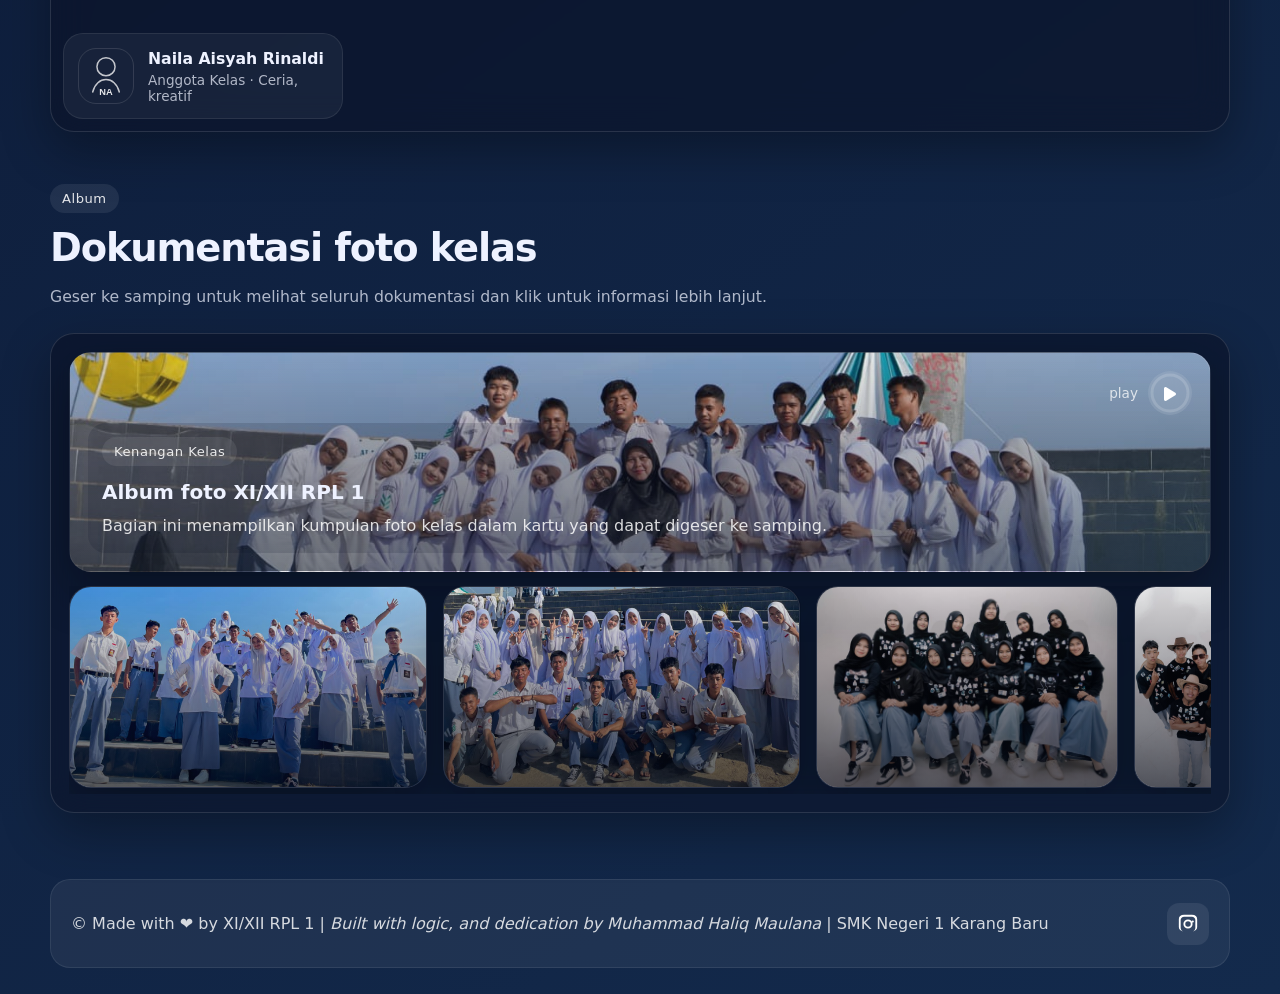
==== commit 1a99c4c4: "AI" ====
--- a/index.html
+++ b/index.html
@@ -19,6 +19,7 @@
 <meta name="twitter:image" content="https://websiterpl-nine.vercel.app/foto/f2.jpeg">
 
   <link rel="stylesheet" href="style.css" />
+  <link rel="stylesheet" href="styleAI.css" />
   <link rel="stylesheet" href="style2.css" />
   <link rel="stylesheet" href="stylePrestasi.css" />
   <link rel="stylesheet" href="styleAlbum.css" />
@@ -272,6 +273,7 @@
       </div>
     </div>
   </div>
+<script type="module" src="AI/main.js"></script>
 
   <script src="script.js"></script>
   <script src="script2.js"></script>
--- a/styleAI.css
+++ b/styleAI.css
@@ -0,0 +1,313 @@
+#floating-chat {
+  position: fixed;
+  right: 22px;
+  bottom: 22px;
+  z-index: 11000;
+  pointer-events: auto;
+}
+
+#floating-chat button {
+  width: 56px;
+  height: 56px;
+  border-radius: 50%;
+  border: none;
+  display: flex;
+  align-items: center;
+  justify-content: center;
+  background: linear-gradient(135deg, #235468 0%, #8efbff 100%);
+  box-shadow: 0 8px 24px rgba(2, 6, 23, 0.25);
+  cursor: pointer;
+  transform-origin: center;
+  will-change: transform;
+  transition:
+    transform 0.25s cubic-bezier(.2,.9,.2,1),
+    box-shadow 0.25s;
+  animation: floatY 3.6s ease-in-out infinite;
+  overflow: hidden;
+}
+
+#floating-chat button:active {
+  transform: scale(.96);
+  box-shadow: 0 6px 18px rgba(2, 6, 23, 0.2);
+}
+
+.chat-logo {
+  width: 34px;
+  height: 34px;
+  border-radius: 10px;
+  object-fit: cover;
+  display: block;
+}
+
+@keyframes floatY {
+  0%   { transform: translateY(0); }
+  50%  { transform: translateY(-8px); }
+  100% { transform: translateY(0); }
+}
+
+#floating-chat.sucked {
+  opacity: 0;
+  transform: scale(.86);
+  transition:
+    opacity .14s ease,
+    transform .24s cubic-bezier(.2,.9,.2,1);
+}
+
+.chat-popup {
+  position: fixed;
+  right: 22px;
+  bottom: 92px;
+  width: 340px;
+  max-width: calc(100% - 44px);
+  height: 460px;
+  background: #ffffff;
+  border-radius: 12px;
+  box-shadow: 0 18px 50px rgba(2, 6, 23, 0.18);
+  display: none;
+  flex-direction: column;
+  overflow: hidden;
+  z-index: 12000;
+  font-family: Inter, system-ui, -apple-system, "Segoe UI", Roboto, Arial;
+  opacity: 0;
+  transform: scale(.98) translateY(18px);
+  pointer-events: none;
+}
+
+.chat-popup[aria-hidden="true"] {
+  visibility: hidden;
+}
+
+.chat-popup.ready {
+  display: flex;
+  visibility: visible;
+  pointer-events: auto;
+  opacity: 1;
+  transform: scale(1) translateY(0);
+  transition:
+    opacity .26s cubic-bezier(.16,1,.3,1),
+    transform .32s cubic-bezier(.16,1,.3,1);
+}
+
+.chat-header {
+  display: flex;
+  align-items: center;
+  justify-content: space-between;
+  padding: 12px 14px;
+  border-bottom: 1px solid #eef2f7;
+  background: linear-gradient(180deg, #f6fcff, #ffffff);
+}
+
+.chat-title {
+  display: flex;
+  align-items: center;
+  gap: 10px;
+  font-weight: 600;
+  color: #0f172a;
+}
+
+.chat-messages {
+  padding: 14px;
+  flex: 1 1 auto;
+  overflow-y: auto;
+  background: linear-gradient(180deg, #fbfdff, #ffffff);
+  display: flex;
+  flex-direction: column;
+}
+
+.msg {
+  max-width: 78%;
+  margin-bottom: 10px;
+  padding: 8px 12px;
+  border-radius: 12px;
+  white-space: pre-line;
+  word-break: break-word;
+  line-height: 1.45;
+  font-size: 14px;
+  box-shadow: 0 1px 0 rgba(0,0,0,0.02);
+  opacity: 0;
+  transform: translateY(-6px);
+  transition:
+    opacity .28s ease,
+    transform .32s cubic-bezier(.2,.9,.2,1);
+}
+
+.msg.enter {
+  opacity: 1;
+  transform: translateY(0);
+}
+
+.msg.user {
+  margin-left: auto;
+  background: #e6fffa;
+  color: #064e3b;
+  border-bottom-right-radius: 6px;
+}
+
+.msg.bot {
+  margin-right: auto;
+  background: #f1f5f9;
+  color: #0f172a;
+  border-bottom-left-radius: 6px;
+}
+
+.typing-wrapper {
+  display: inline-flex;
+  align-items: center;
+}
+
+.typing {
+  padding: 8px 12px;
+  border-radius: 12px;
+  background: #f1f5f9;
+  margin-bottom: 10px;
+  opacity: 0;
+  transform: translateY(-8px);
+  transition:
+    opacity .22s ease,
+    transform .28s cubic-bezier(.2,.9,.2,1);
+}
+
+.typing.show {
+  opacity: 1;
+  transform: translateY(0);
+}
+
+.typing.fade-out {
+  opacity: 0;
+  transform: translateY(8px);
+}
+
+.typing .dots {
+  display: inline-flex;
+  gap: 6px;
+}
+
+.typing .dot {
+  width: 6px;
+  height: 6px;
+  background: #6b7280;
+  border-radius: 50%;
+  animation: dotBounce 1s infinite ease-in-out;
+}
+
+.typing .dot:nth-child(2) { animation-delay: .12s; }
+.typing .dot:nth-child(3) { animation-delay: .24s; }
+
+@keyframes dotBounce {
+  0%   { transform: translateY(0); opacity:.4; }
+  30%  { transform: translateY(-6px); opacity:1; }
+  60%  { transform: translateY(0); opacity:.7; }
+  100% { transform: translateY(0); opacity:.4; }
+}
+
+.chat-form {
+  display: flex;
+  gap: 8px;
+  padding: 10px;
+  border-top: 1px solid #eef2f7;
+  background: #ffffff;
+}
+
+#chat-input {
+  flex: 1;
+  padding: 10px 12px;
+  border-radius: 8px;
+  border: 1px solid #e6eef6;
+  outline: none;
+  font-size: 14px;
+}
+
+#chat-send {
+  padding: 10px 14px;
+  border-radius: 8px;
+  border: none;
+  background: linear-gradient(90deg, #06b6d4, #0ea5a9);
+  color: white;
+  font-weight: 600;
+  cursor: pointer;
+  min-width: 64px;
+}
+
+#chat-close {
+  width: 32px;
+  height: 32px;
+  border-radius: 8px;
+  border: none;
+  background: transparent;
+  color: #334155;
+  font-size: 20px;
+  cursor: pointer;
+  transition:
+    background-color .2s ease,
+    transform .15s ease,
+    color .2s ease;
+}
+
+#chat-close:hover {
+  background: #f1f5f9;
+  color: #0f172a;
+}
+
+#chat-close:active {
+  transform: scale(.92) rotate(-6deg);
+  background: #e2e8f0;
+}
+
+.island-transition {
+  position: fixed;
+  z-index: 13000;
+  pointer-events: none;
+  background: linear-gradient(135deg, #235468 0%, #8efbff 100%);
+  border-radius: 999px;
+  box-shadow: 0 26px 70px rgba(2, 6, 23, 0.36);
+  will-change: left, top, width, height, border-radius, transform, opacity;
+  transform-origin: center;
+  transform: translate3d(0,0,0);
+  overflow: hidden;
+}
+
+.island-transition::after {
+  content: "";
+  position: absolute;
+  inset: 0;
+  background: linear-gradient(
+    180deg,
+    rgba(255,255,255,0.06),
+    rgba(255,255,255,0)
+  );
+}
+
+@keyframes island-settle {
+  0%   { transform: translateY(0) scale(1); }
+  60%  { transform: translateY(-6px) scale(1.02); }
+  100% { transform: translateY(0) scale(1); }
+}
+
+.island-settle {
+  animation: island-settle .32s cubic-bezier(.2,1,.3,1) both;
+}
+
+@keyframes island-collapse-settle {
+  0%   { transform: translateY(0) scale(1); }
+  60%  { transform: translateY(6px) scale(.98); }
+  100% { transform: translateY(0) scale(1); }
+}
+
+.island-collapse-settle {
+  animation: island-collapse-settle .28s cubic-bezier(.25,.9,.32,1) both;
+}
+
+@media (max-width: 480px) {
+  .chat-popup {
+    width: 92%;
+    right: 4%;
+    left: 4%;
+    bottom: 80px;
+    height: 60vh;
+  }
+
+  #floating-chat {
+    right: 16px;
+    bottom: 16px;
+  }
+}
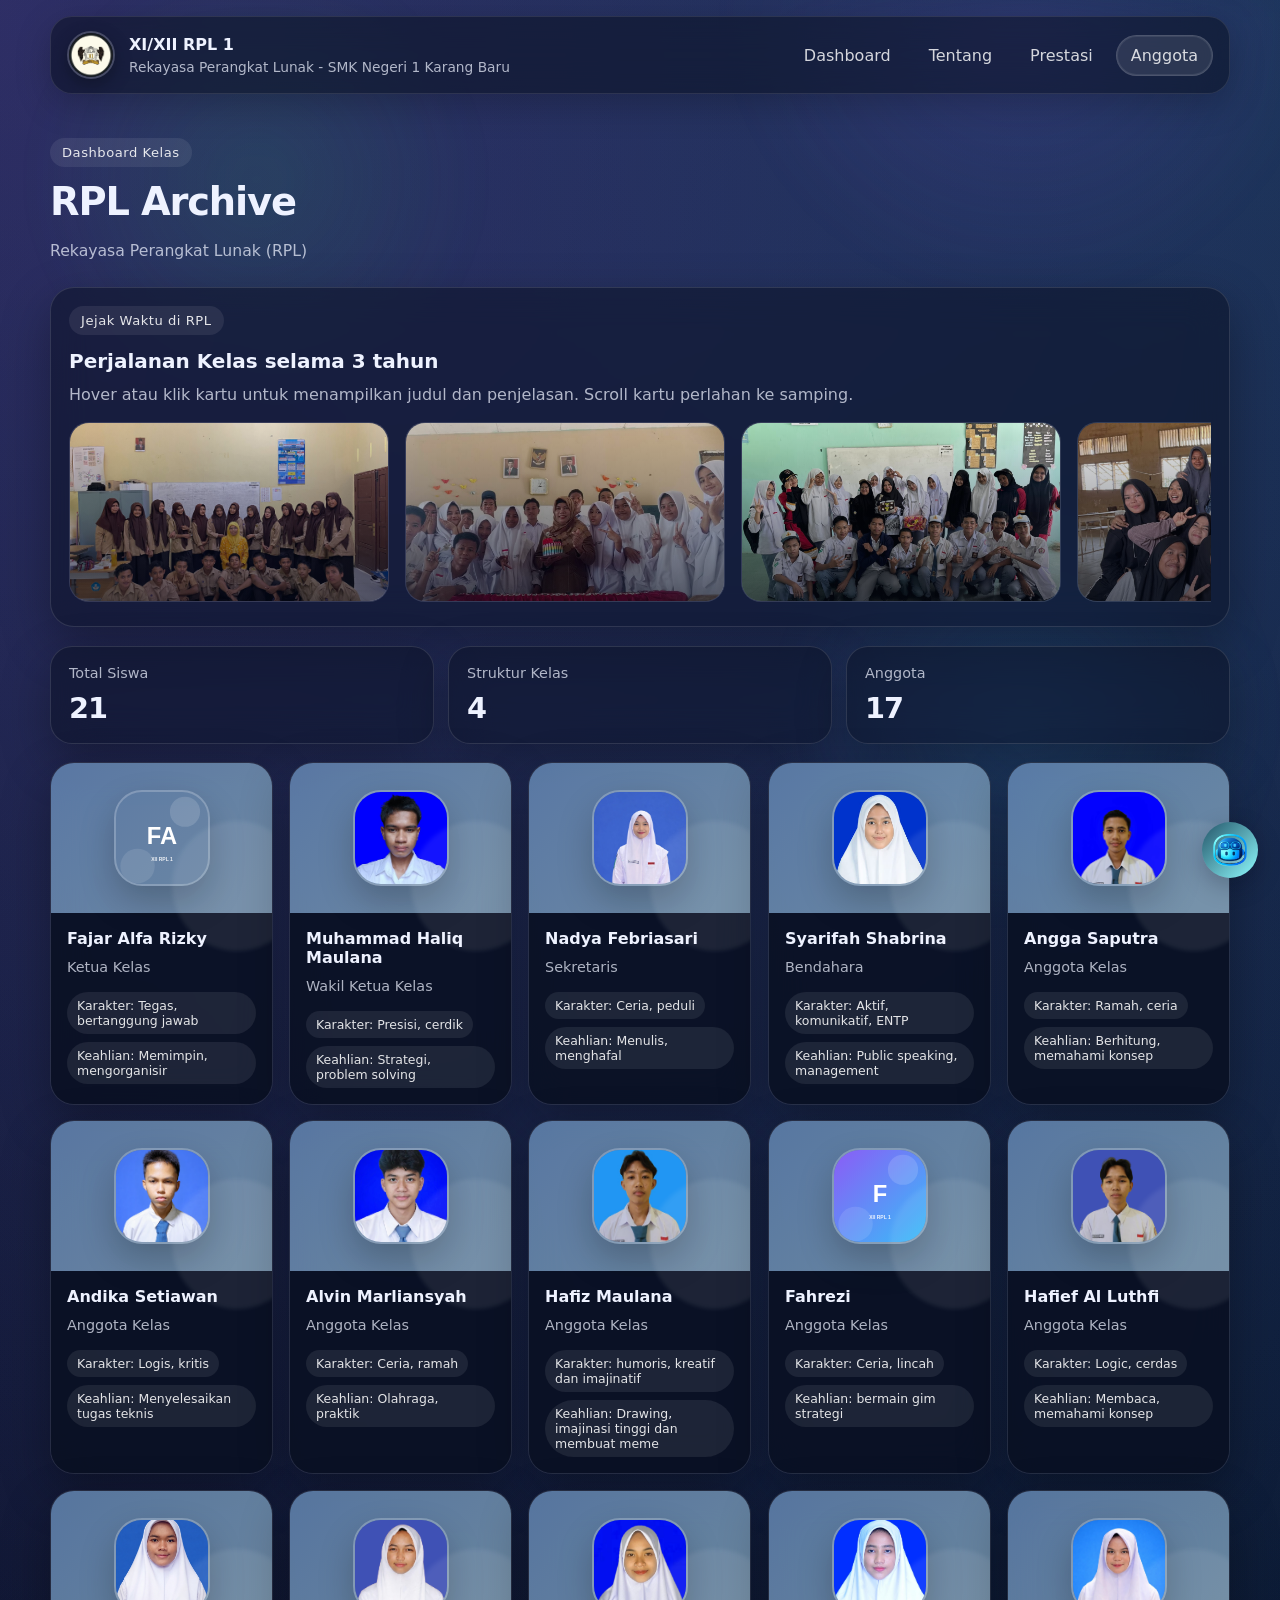
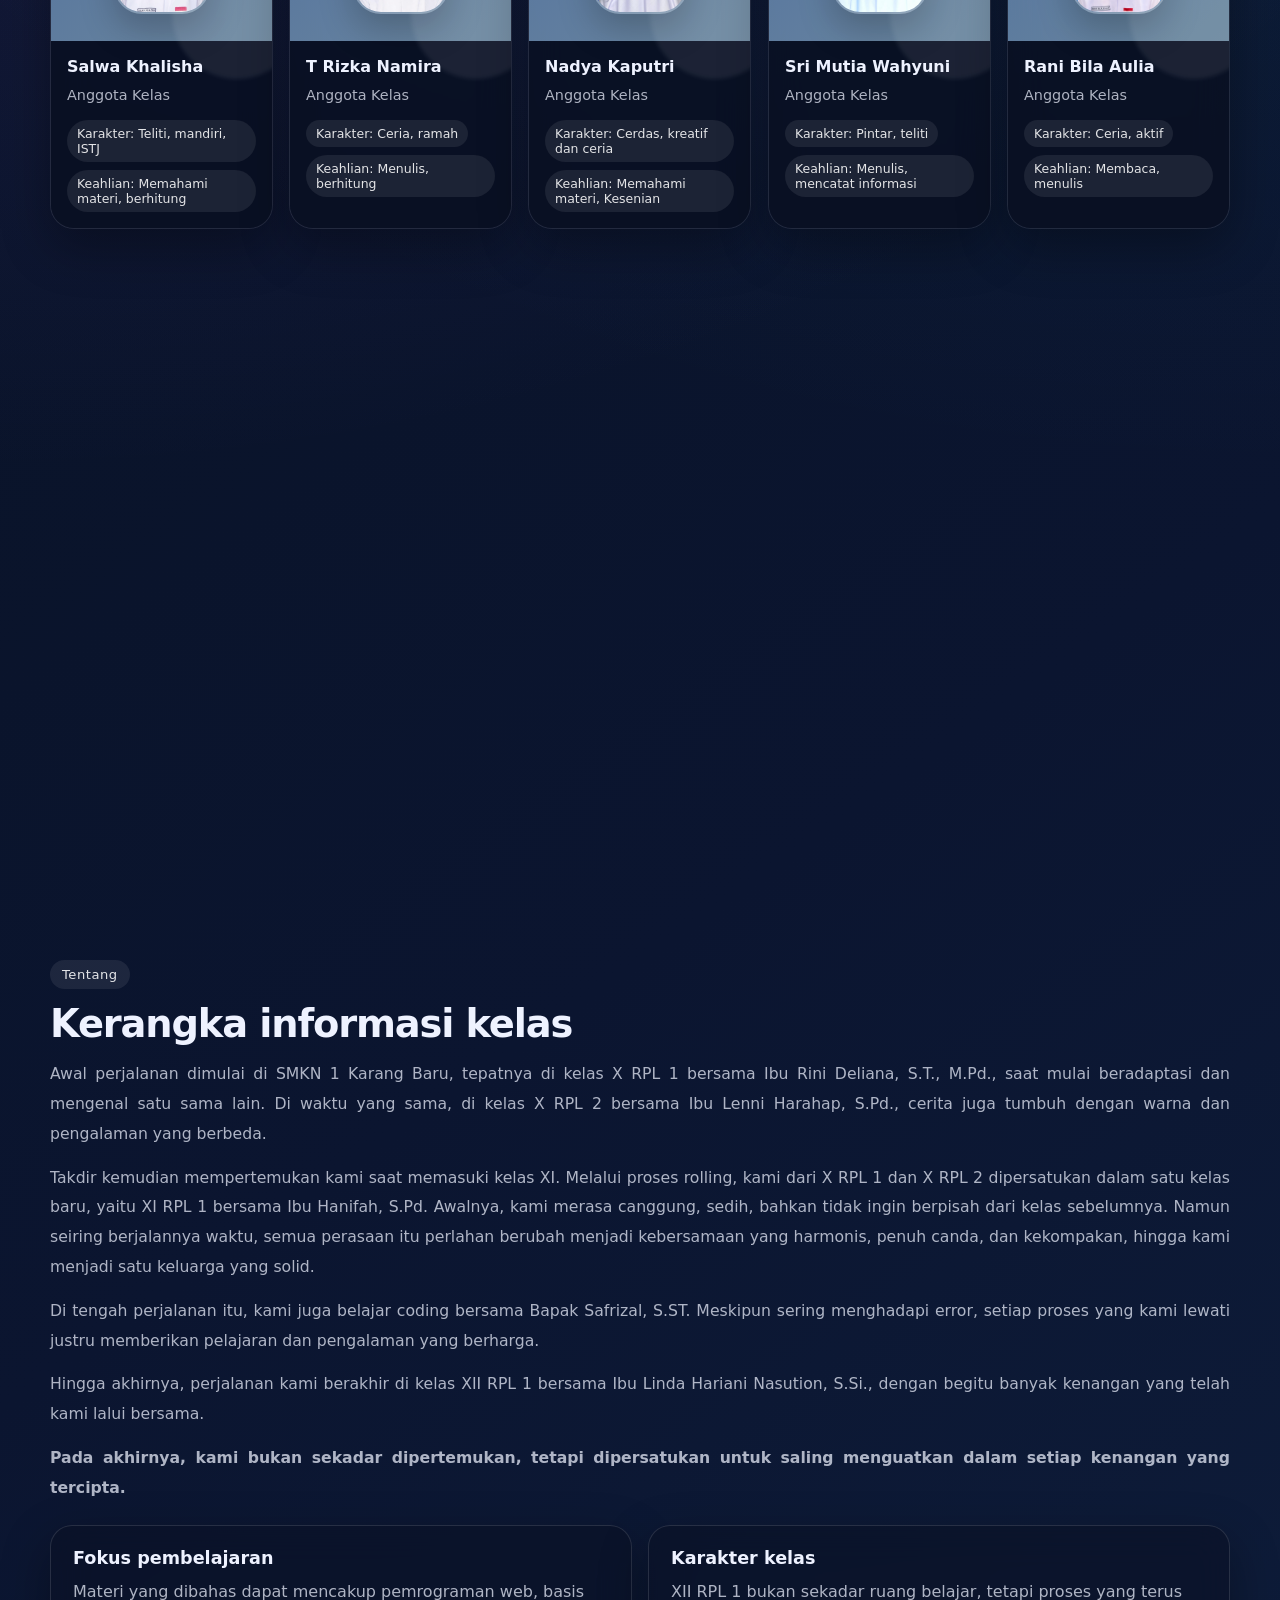
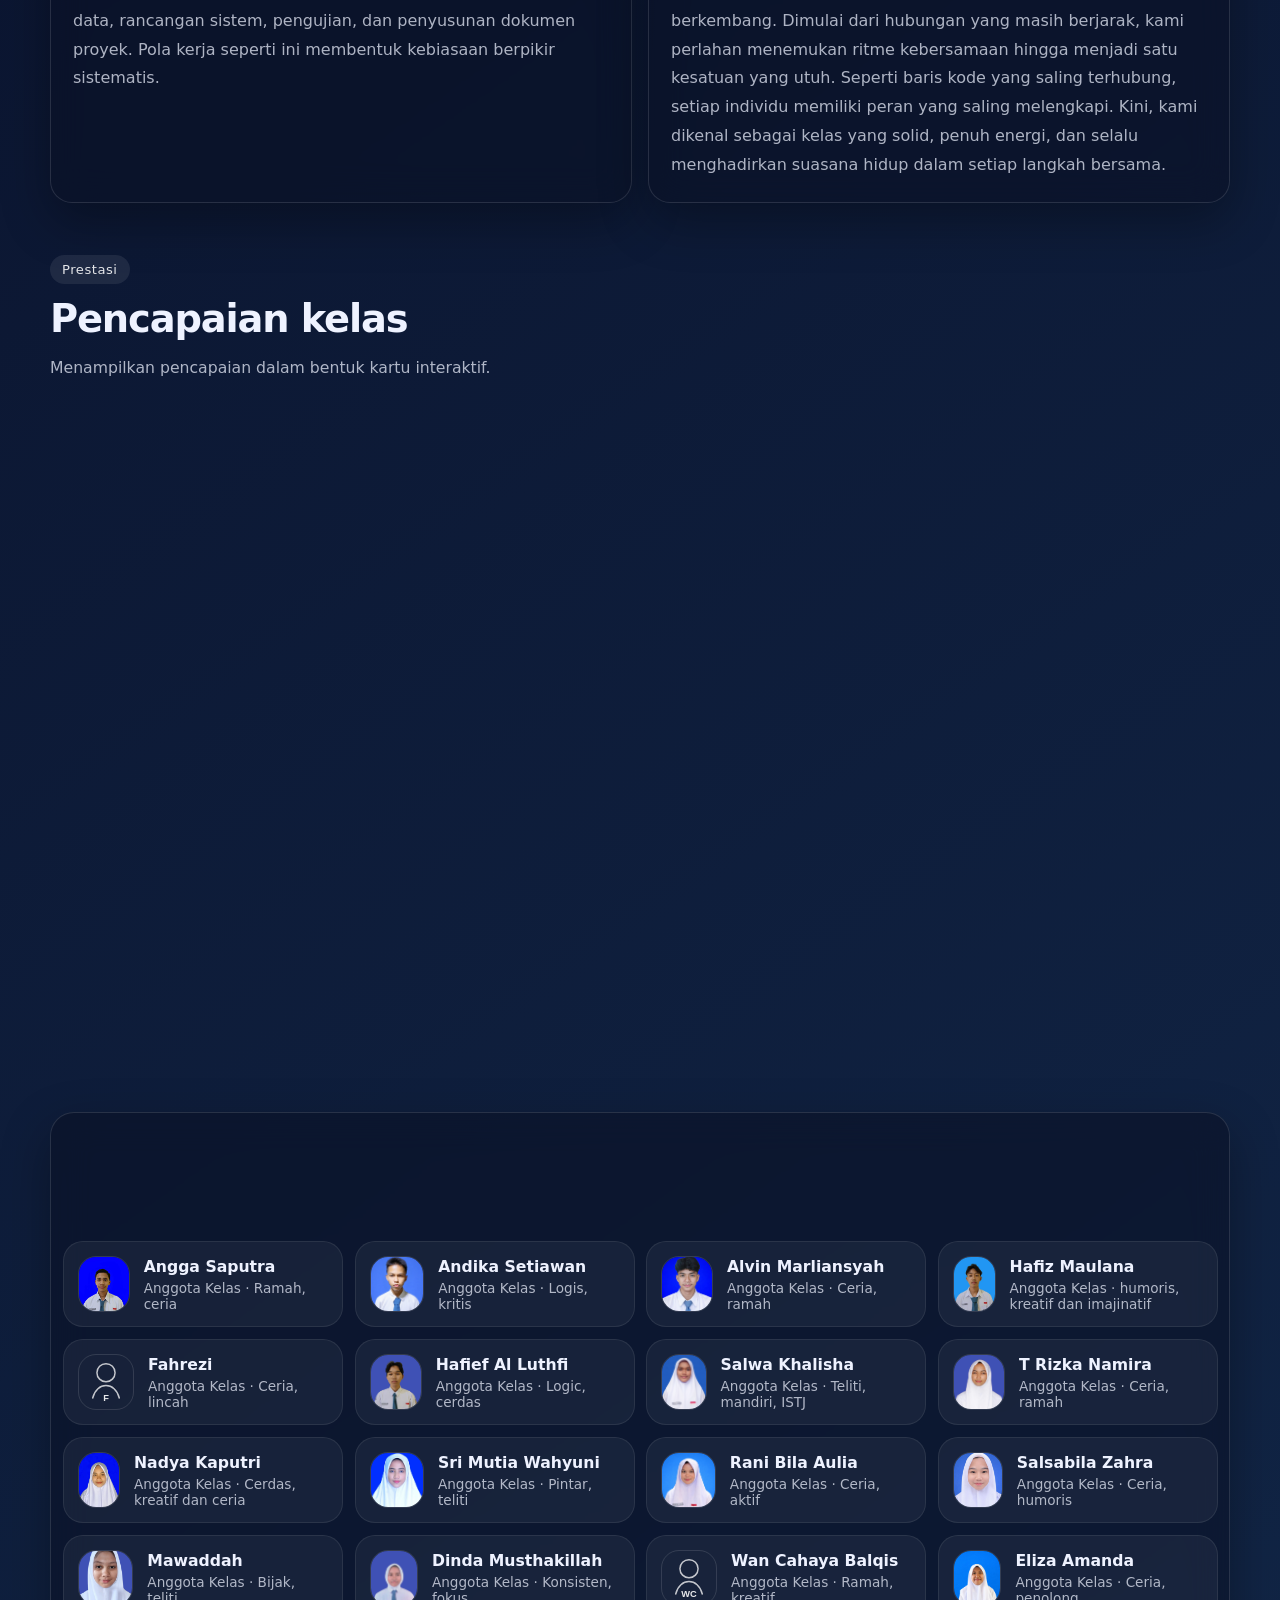
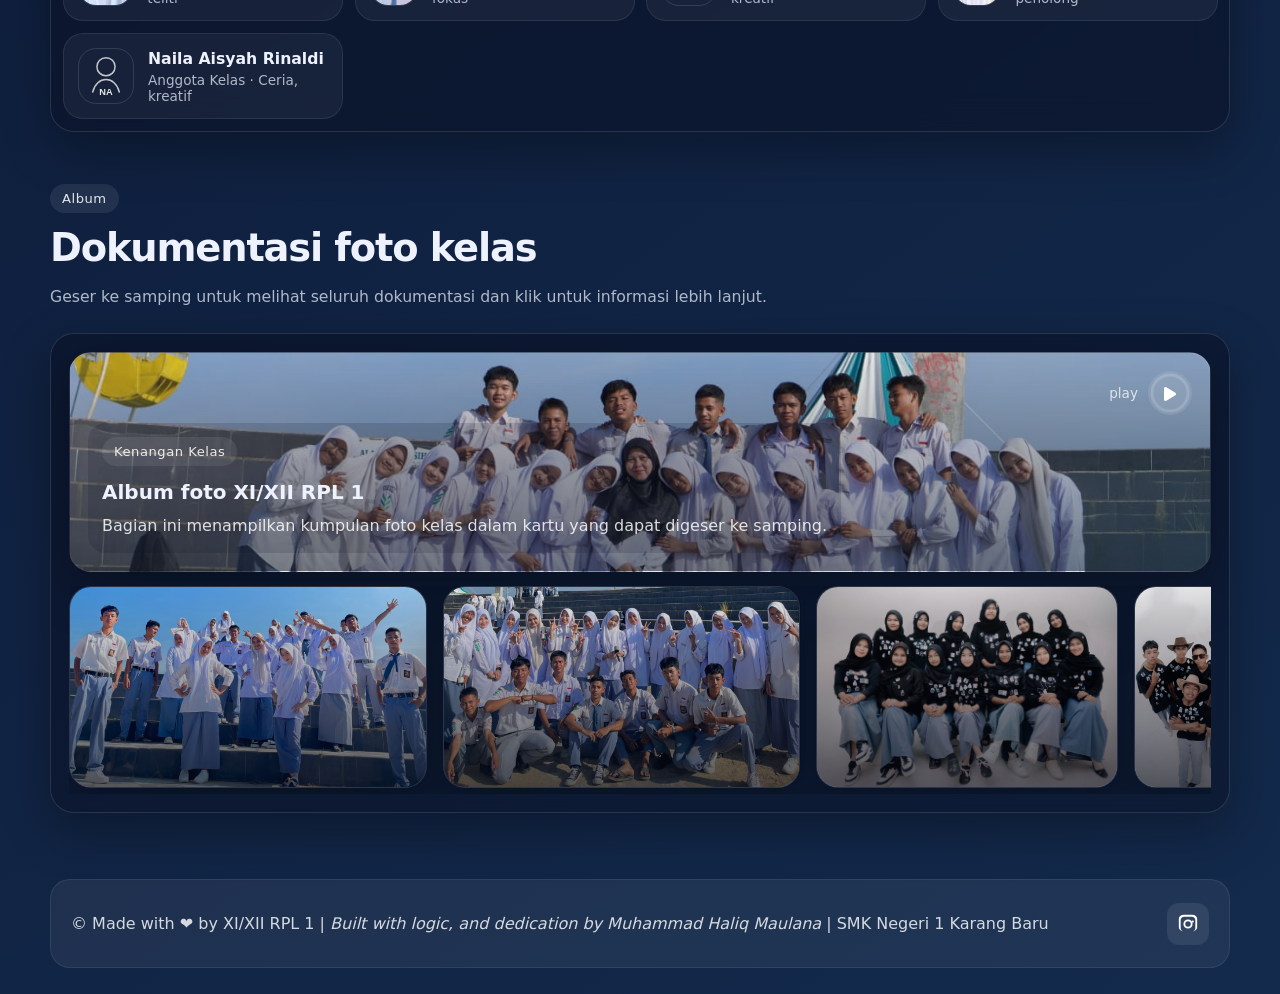
==== commit aff7ca80: "prestasi" ====
--- a/index.html
+++ b/index.html
@@ -269,15 +269,19 @@
             <h4>Data diri atau Kata-kata</h4>
             <p id="modal-bio"></p>
           </div>
-        </div>
-      </div>
-    </div>
-  </div>
-<script type="module" src="AI/main.js"></script>
-
+<br>
+          <div class="detail-note">
+  <h4>Prestasi</h4>
+  <ul id="modal-prestasi"></ul>
+</div>
+        </div>
+      </div>
+    </div>
+  </div>
+  <script type="module" src="AI/main.js"></script>
+  <script src="scriptPrestasi.js"></script>
   <script src="script.js"></script>
   <script src="script2.js"></script>
-  <script src="scriptPrestasi.js"></script>
   <script src="scriptAlbum.js"></script>
 </body>
 </html>
--- a/style.css
+++ b/style.css
@@ -429,6 +429,10 @@
   position: relative;
   transform: scale(0.97);
   transition: transform 0.24s ease;
+   max-height: 90vh; /* kunci utama */
+     display: flex;
+  flex-direction: column;
+  overflow: hidden; /* supaya tidak bocor */
 }
 
 .modal-backdrop.open .modal {
@@ -453,6 +457,8 @@
   grid-template-columns: 320px minmax(0, 1fr);
   gap: 18px;
   align-items: stretch;
+   overflow-y: auto; /* ini yang bikin scroll */
+  padding-right: 6px; /* biar tidak ketutup scrollbar */
 }
 
 .modal-image-wrap {
@@ -477,9 +483,20 @@
 }
 
 .modal-content {
+   overflow-y: auto;
+  max-height: 80vh;
   padding: 8px 6px 8px 2px;
 }
-
+.modal-content::-webkit-scrollbar,
+.modal-body::-webkit-scrollbar {
+  width: 6px;
+}
+
+.modal-content::-webkit-scrollbar-thumb,
+.modal-body::-webkit-scrollbar-thumb {
+  background: rgba(255,255,255,0.2);
+  border-radius: 999px;
+}
 .modal-badge {
   display: inline-flex;
   align-items: center;
@@ -766,11 +783,18 @@
   .modal {
     padding: 12px;
     border-radius: 18px;
+     max-height: 92vh;
+  }
+
+   .modal-content {
+    max-height: none;
+    overflow-y: auto;
   }
 
   .modal-body {
     grid-template-columns: 1fr;
     gap: 12px;
+    overflow-y: auto;
   }
 
   .modal-image-wrap {
--- a/styleAI.css
+++ b/styleAI.css
@@ -299,15 +299,37 @@
 
 @media (max-width: 480px) {
   .chat-popup {
-    width: 92%;
+    width: 78%;
     right: 4%;
-    left: 4%;
-    bottom: 80px;
-    height: 60vh;
-  }
-
-  #floating-chat {
-    right: 16px;
-    bottom: 16px;
+    left: auto;
+    bottom: 70px;
+
+    height: 52vh; /* lebih kecil */
+    max-height: 420px; /* batasi agar tidak terlalu tinggi */
+
+    border-radius: 14px;
+  }
+
+  #floating-chat button {
+    width: 50px;
+    height: 50px;
+  }
+
+  .chat-header {
+    padding: 10px 12px;
+  }
+
+  .chat-messages {
+    padding: 10px;
+  }
+
+  #chat-input {
+    padding: 8px 10px;
+    font-size: 13px;
+  }
+
+  #chat-send {
+    padding: 8px 10px;
+    font-size: 13px;
   }
 }
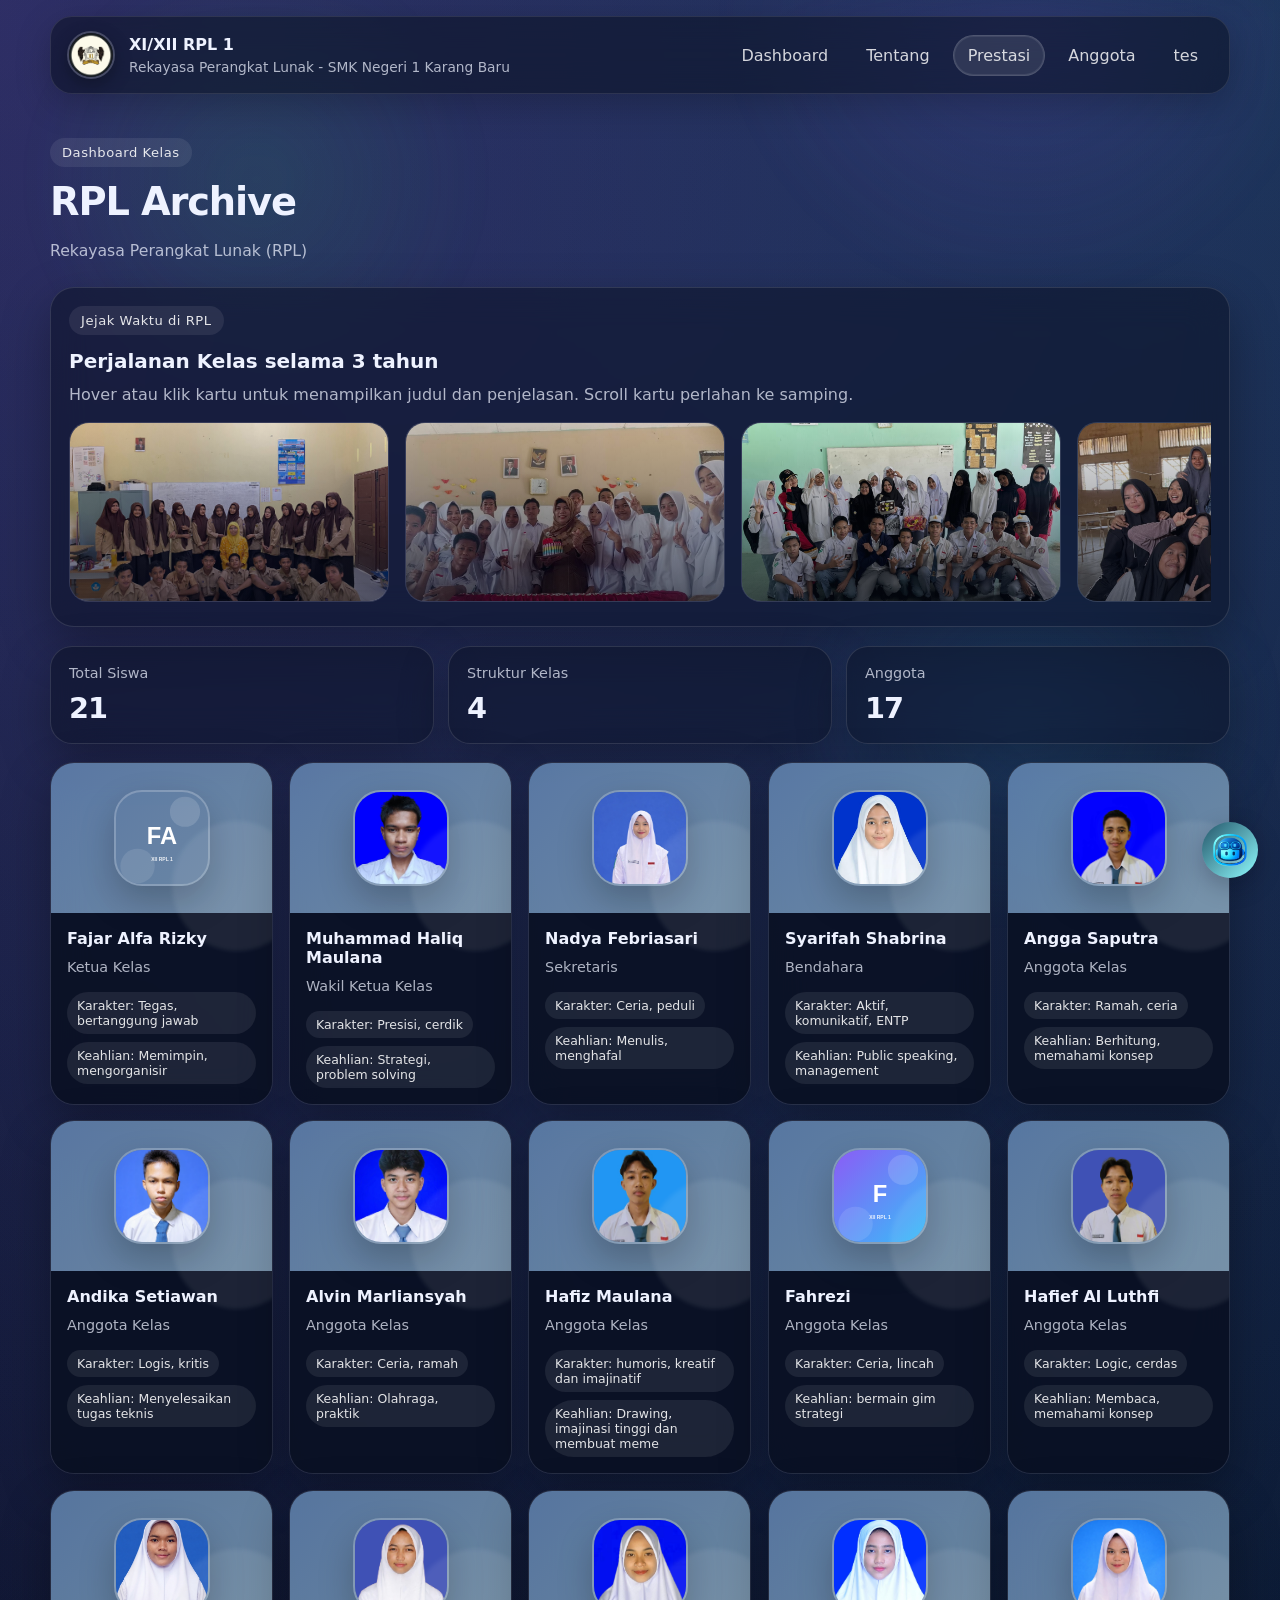
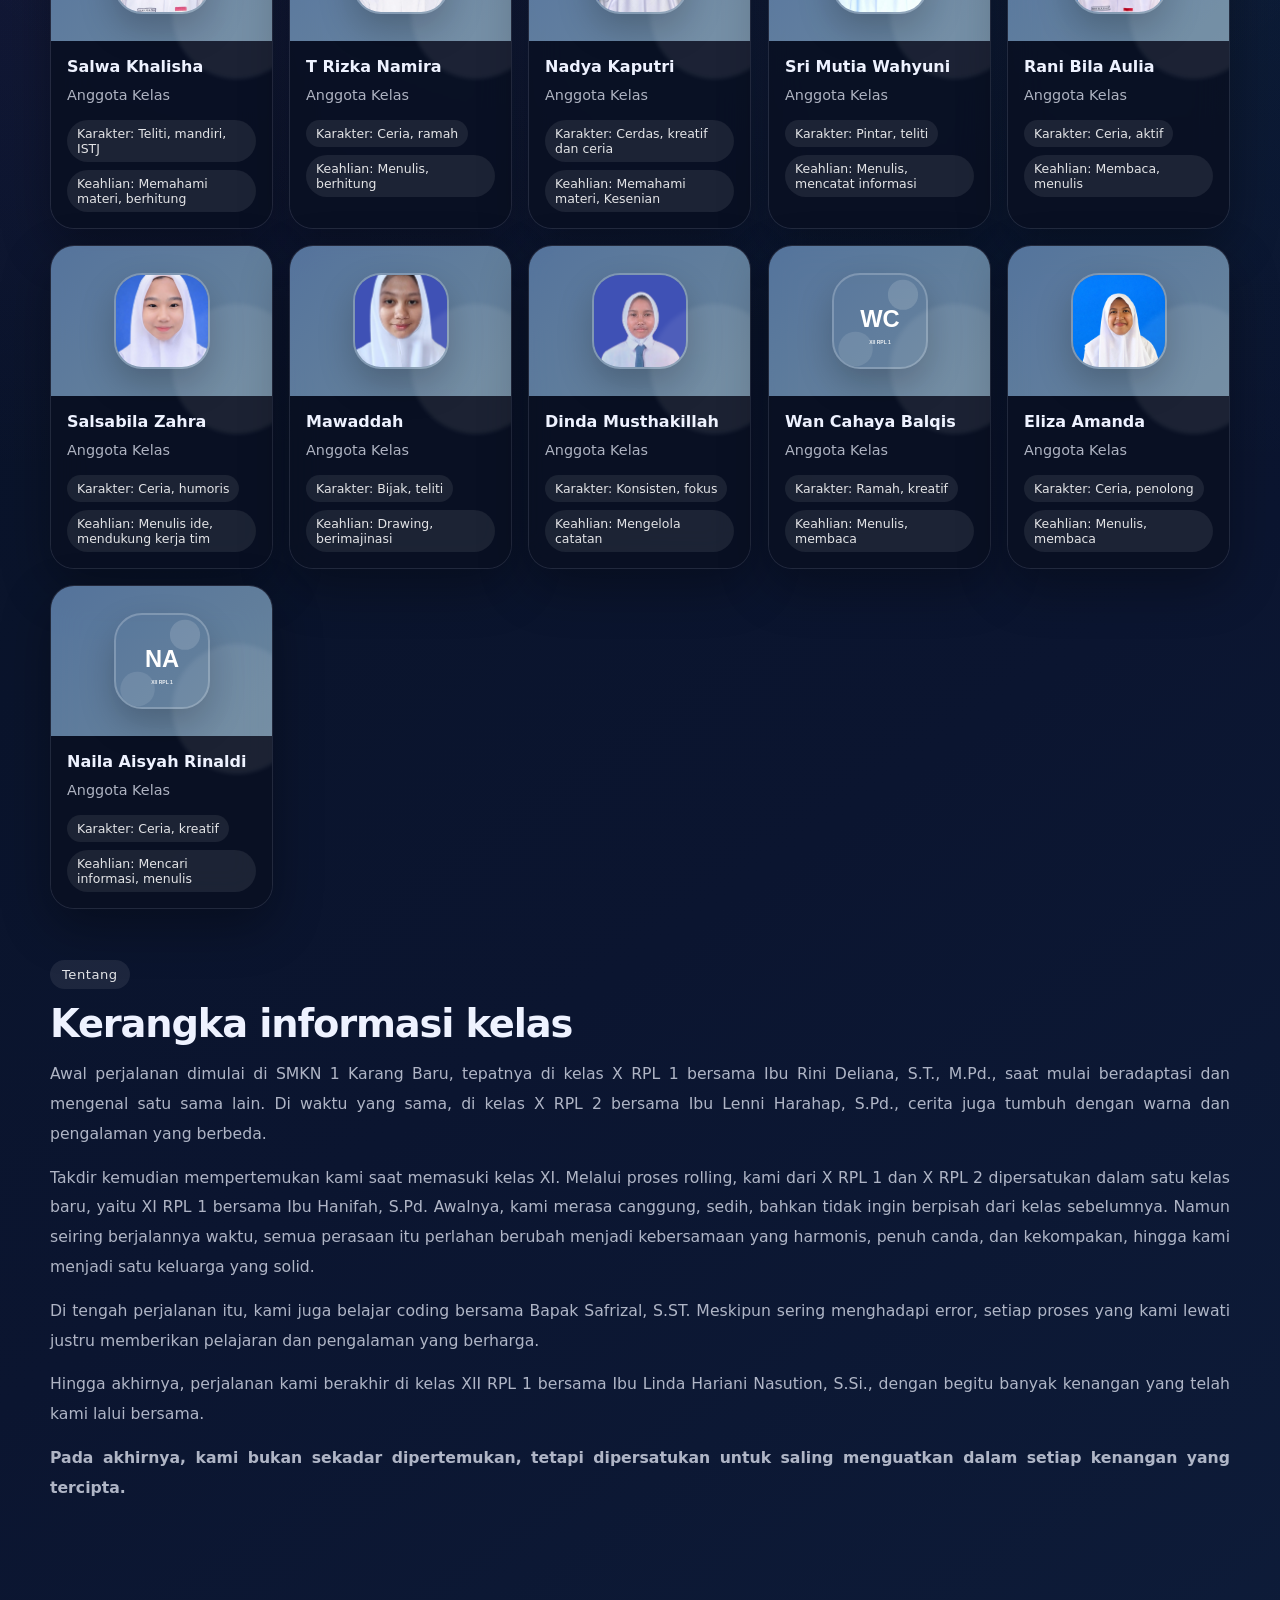
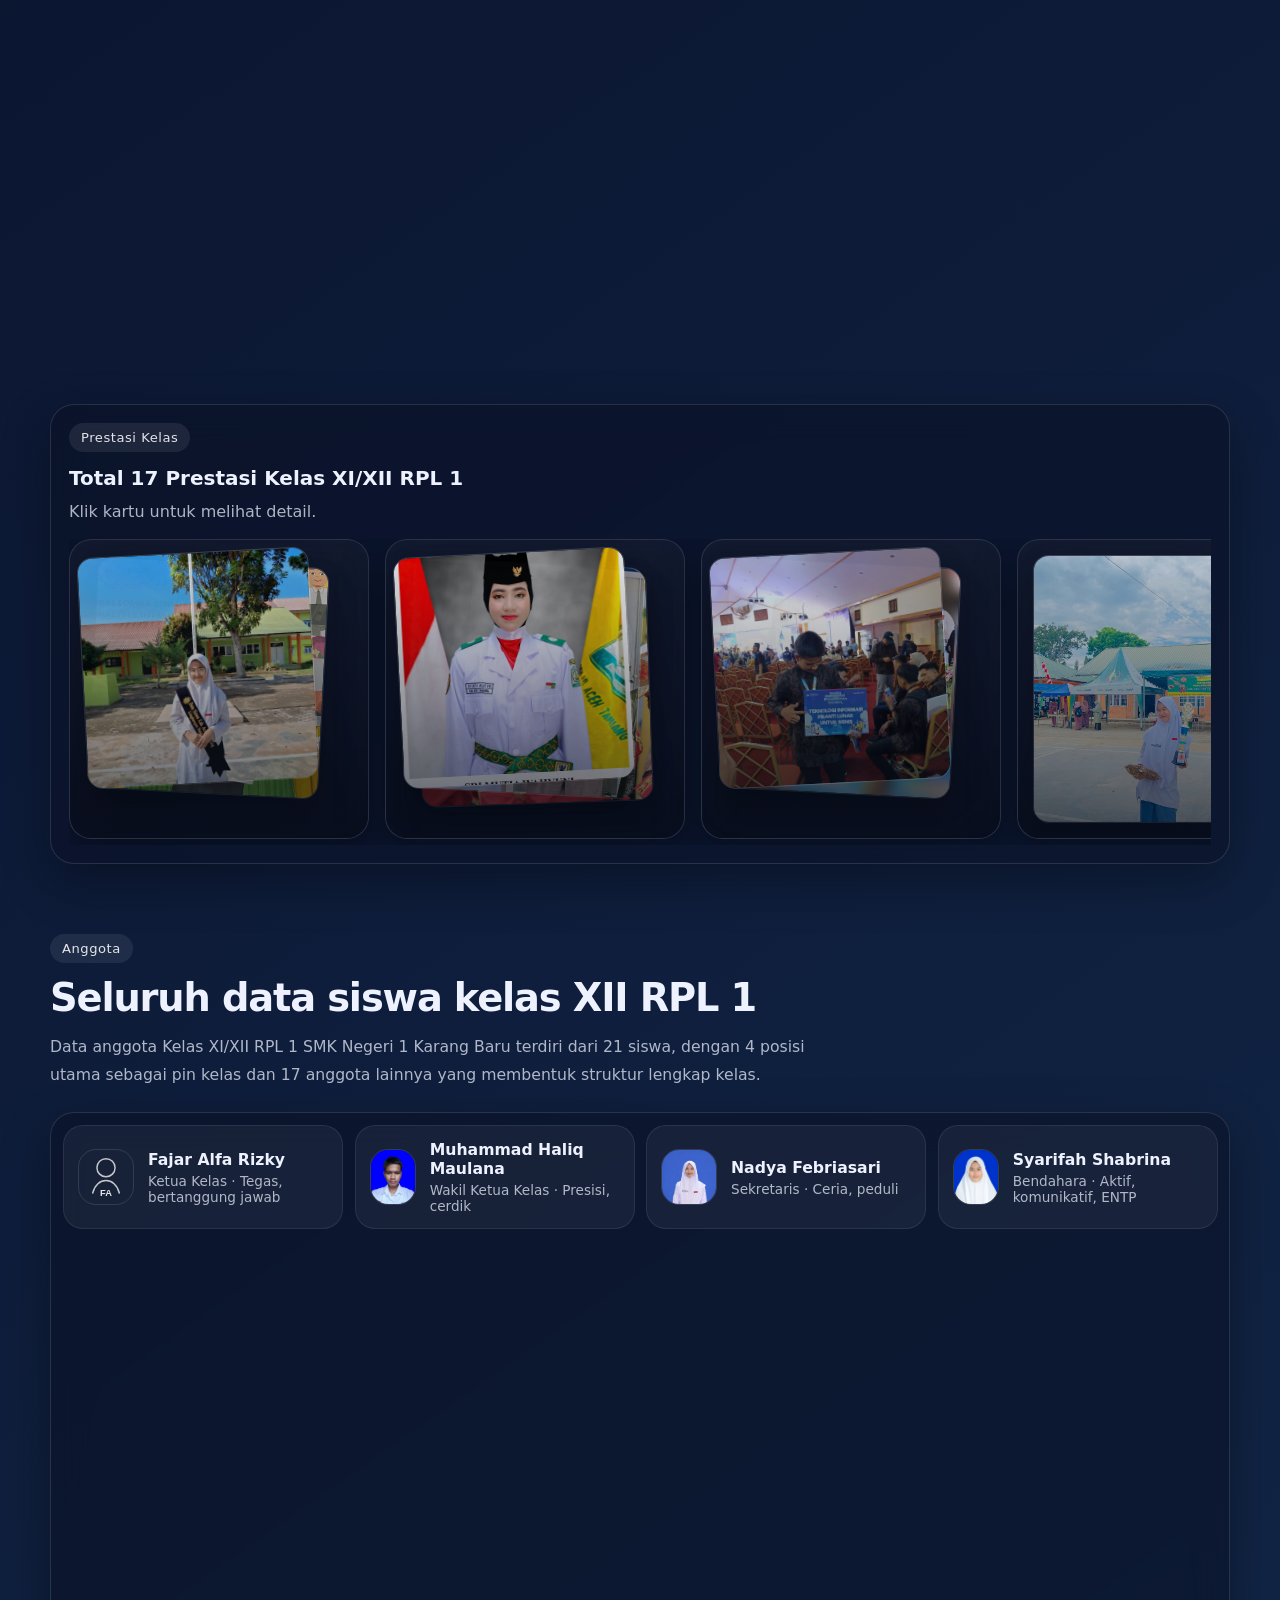
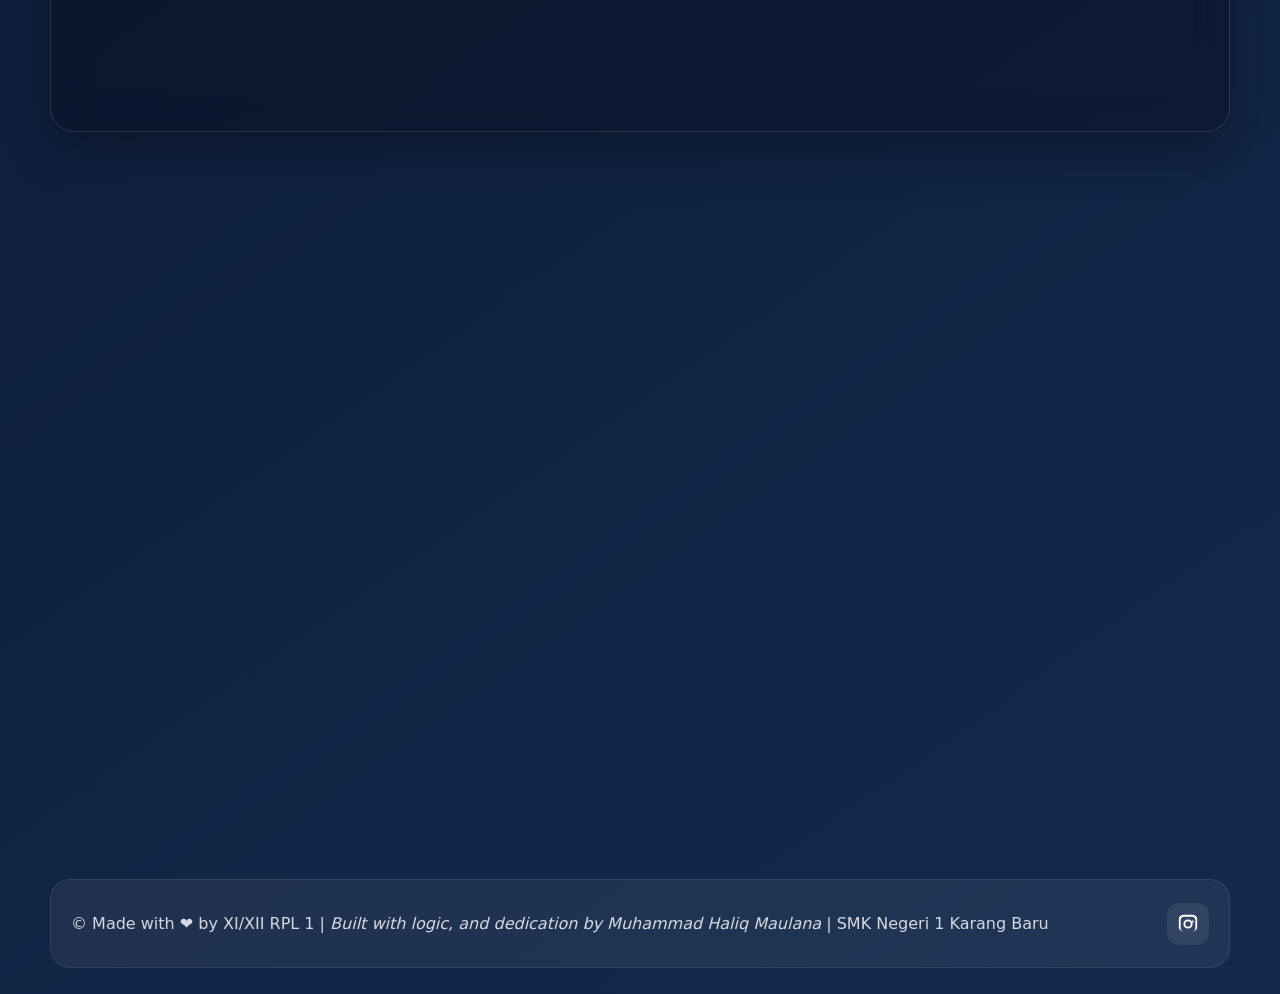
==== commit a8e1e39d: "tes" ====
--- a/index.html
+++ b/index.html
@@ -44,6 +44,7 @@
       <a href="#tentang" class="nav-link" data-section="tentang">Tentang</a>
       <a href="#prestasi" class="nav-link" data-section="prestasi">Prestasi</a>
       <a href="#anggota" class="nav-link" data-section="anggota">Anggota</a>
+      <a href="index2.html" class="nav-link" data-section="anggota">tes</a>
 
     </nav>
   </header>
--- a/style.css
+++ b/style.css
@@ -429,10 +429,11 @@
   position: relative;
   transform: scale(0.97);
   transition: transform 0.24s ease;
-   max-height: 90vh; /* kunci utama */
-     display: flex;
+
+  height: min(90vh, 820px); /* penting: fix tinggi */
+  display: flex;
   flex-direction: column;
-  overflow: hidden; /* supaya tidak bocor */
+  overflow: hidden; /* kunci agar scroll tidak keluar */
 }
 
 .modal-backdrop.open .modal {
@@ -444,6 +445,9 @@
   top: 14px;
   right: 14px;
   width: 42px;
+
+  z-index: 10;
+
   height: 42px;
   border: none;
   border-radius: 14px;
@@ -456,9 +460,10 @@
   display: grid;
   grid-template-columns: 320px minmax(0, 1fr);
   gap: 18px;
-  align-items: stretch;
-   overflow-y: auto; /* ini yang bikin scroll */
-  padding-right: 6px; /* biar tidak ketutup scrollbar */
+
+  flex: 1;            /* penting: isi ruang tersisa */
+  min-height: 0;      /* penting untuk scroll flex */
+  overflow: hidden;   /* jangan scroll di sini */
 }
 
 .modal-image-wrap {
@@ -483,8 +488,8 @@
 }
 
 .modal-content {
-   overflow-y: auto;
-  max-height: 80vh;
+  overflow-y: auto;
+  max-height: 100%;
   padding: 8px 6px 8px 2px;
 }
 .modal-content::-webkit-scrollbar,
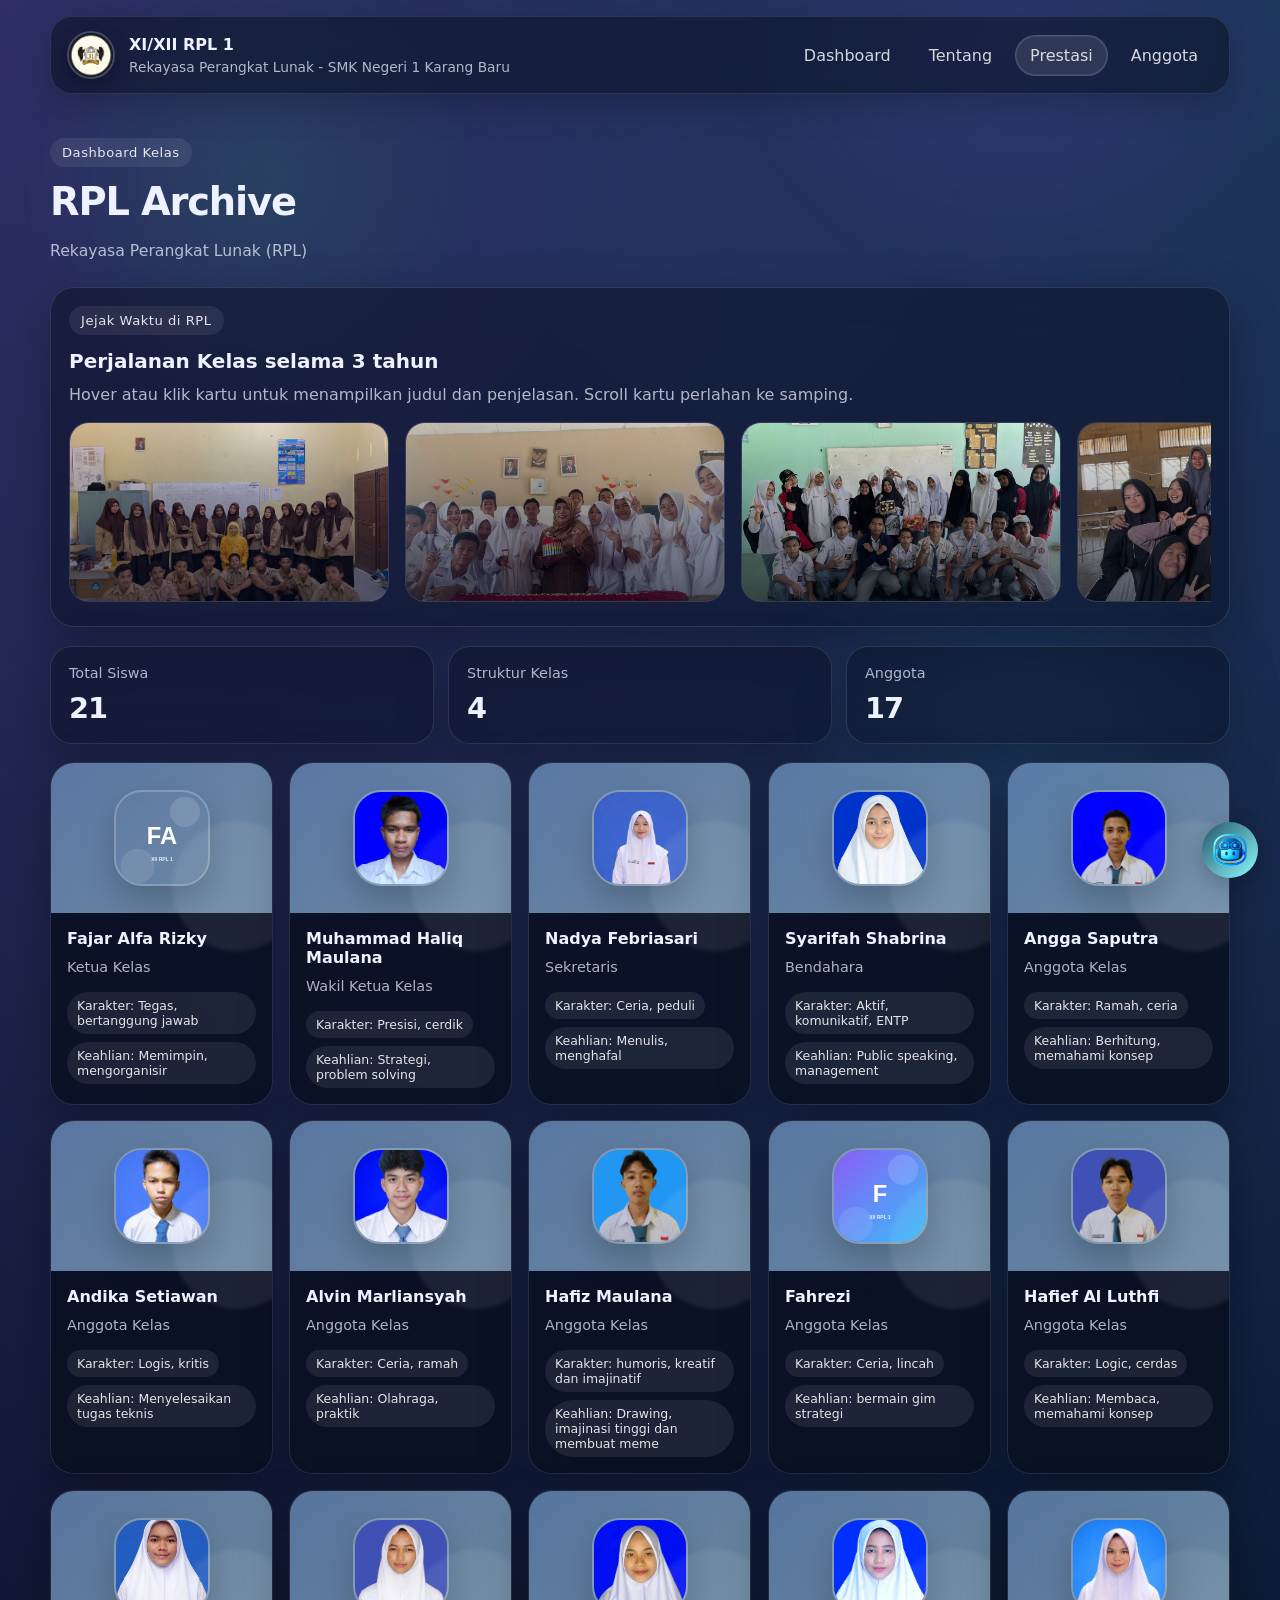
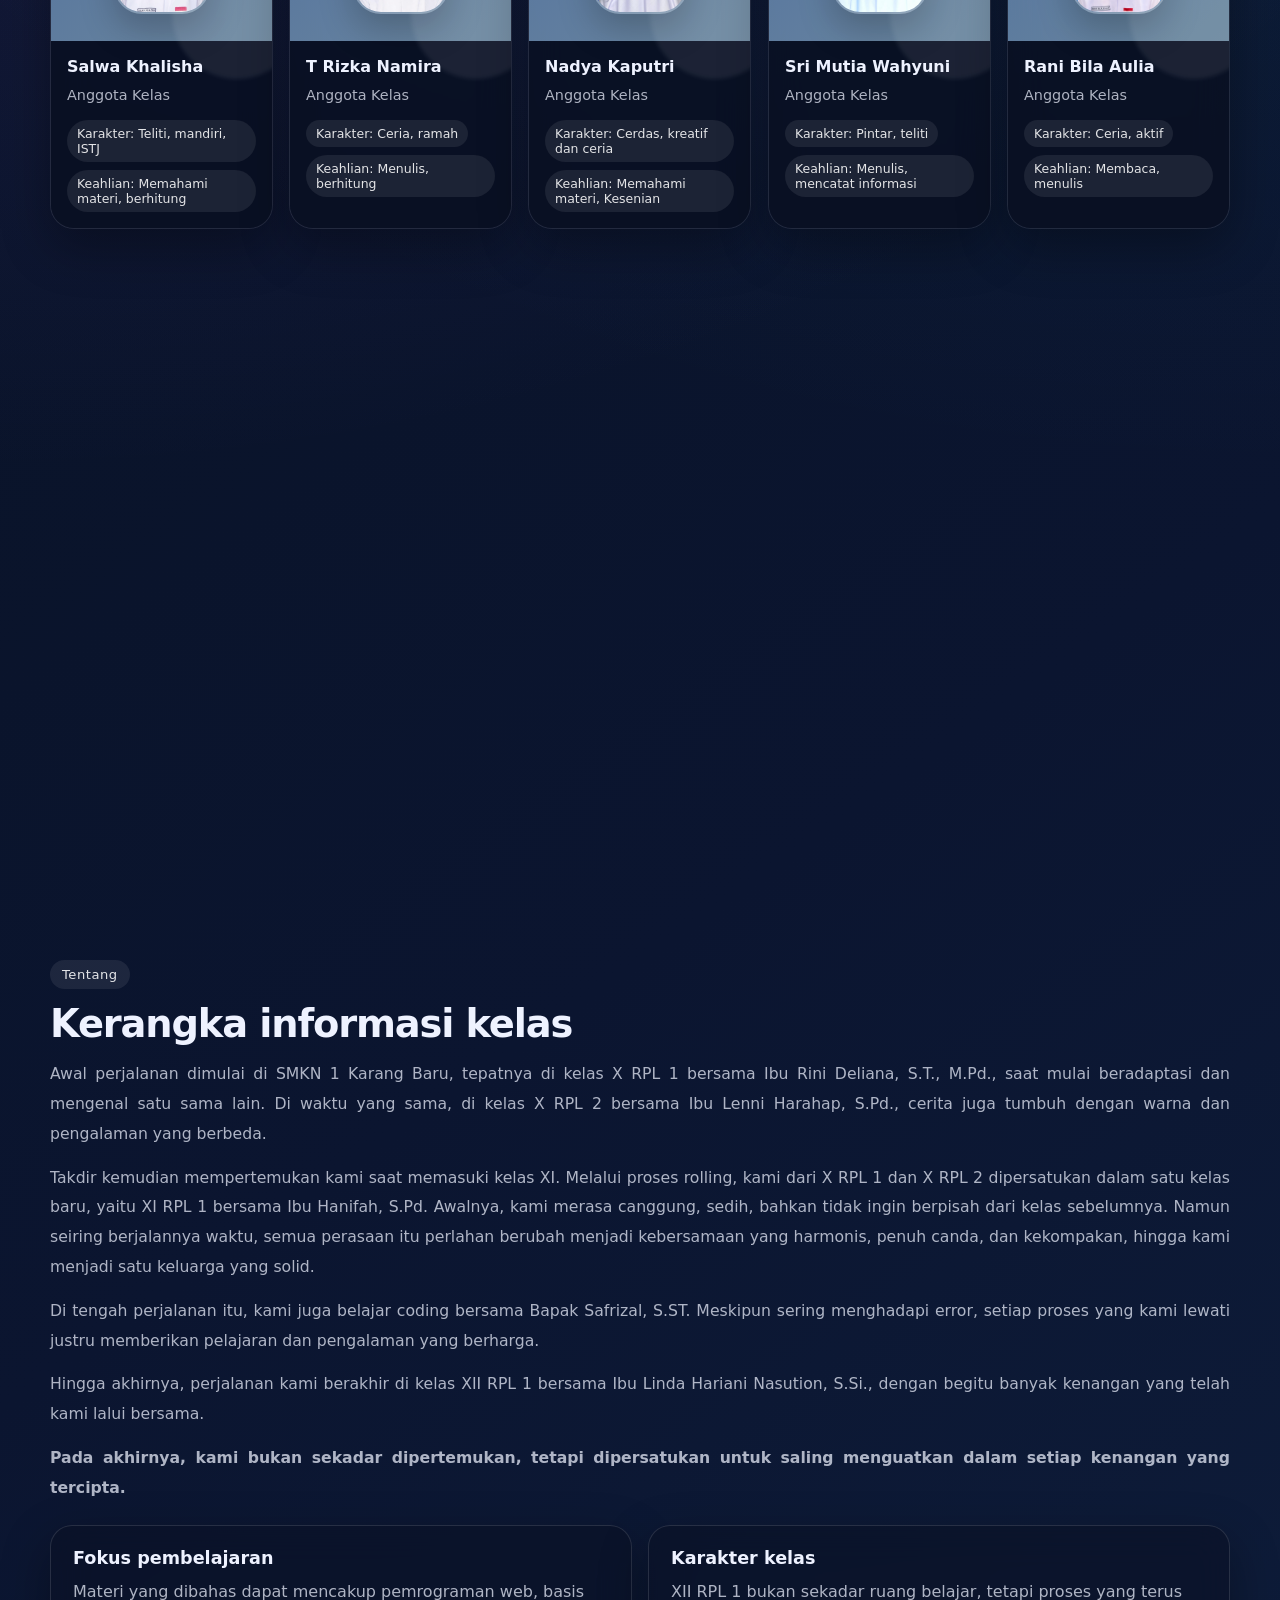
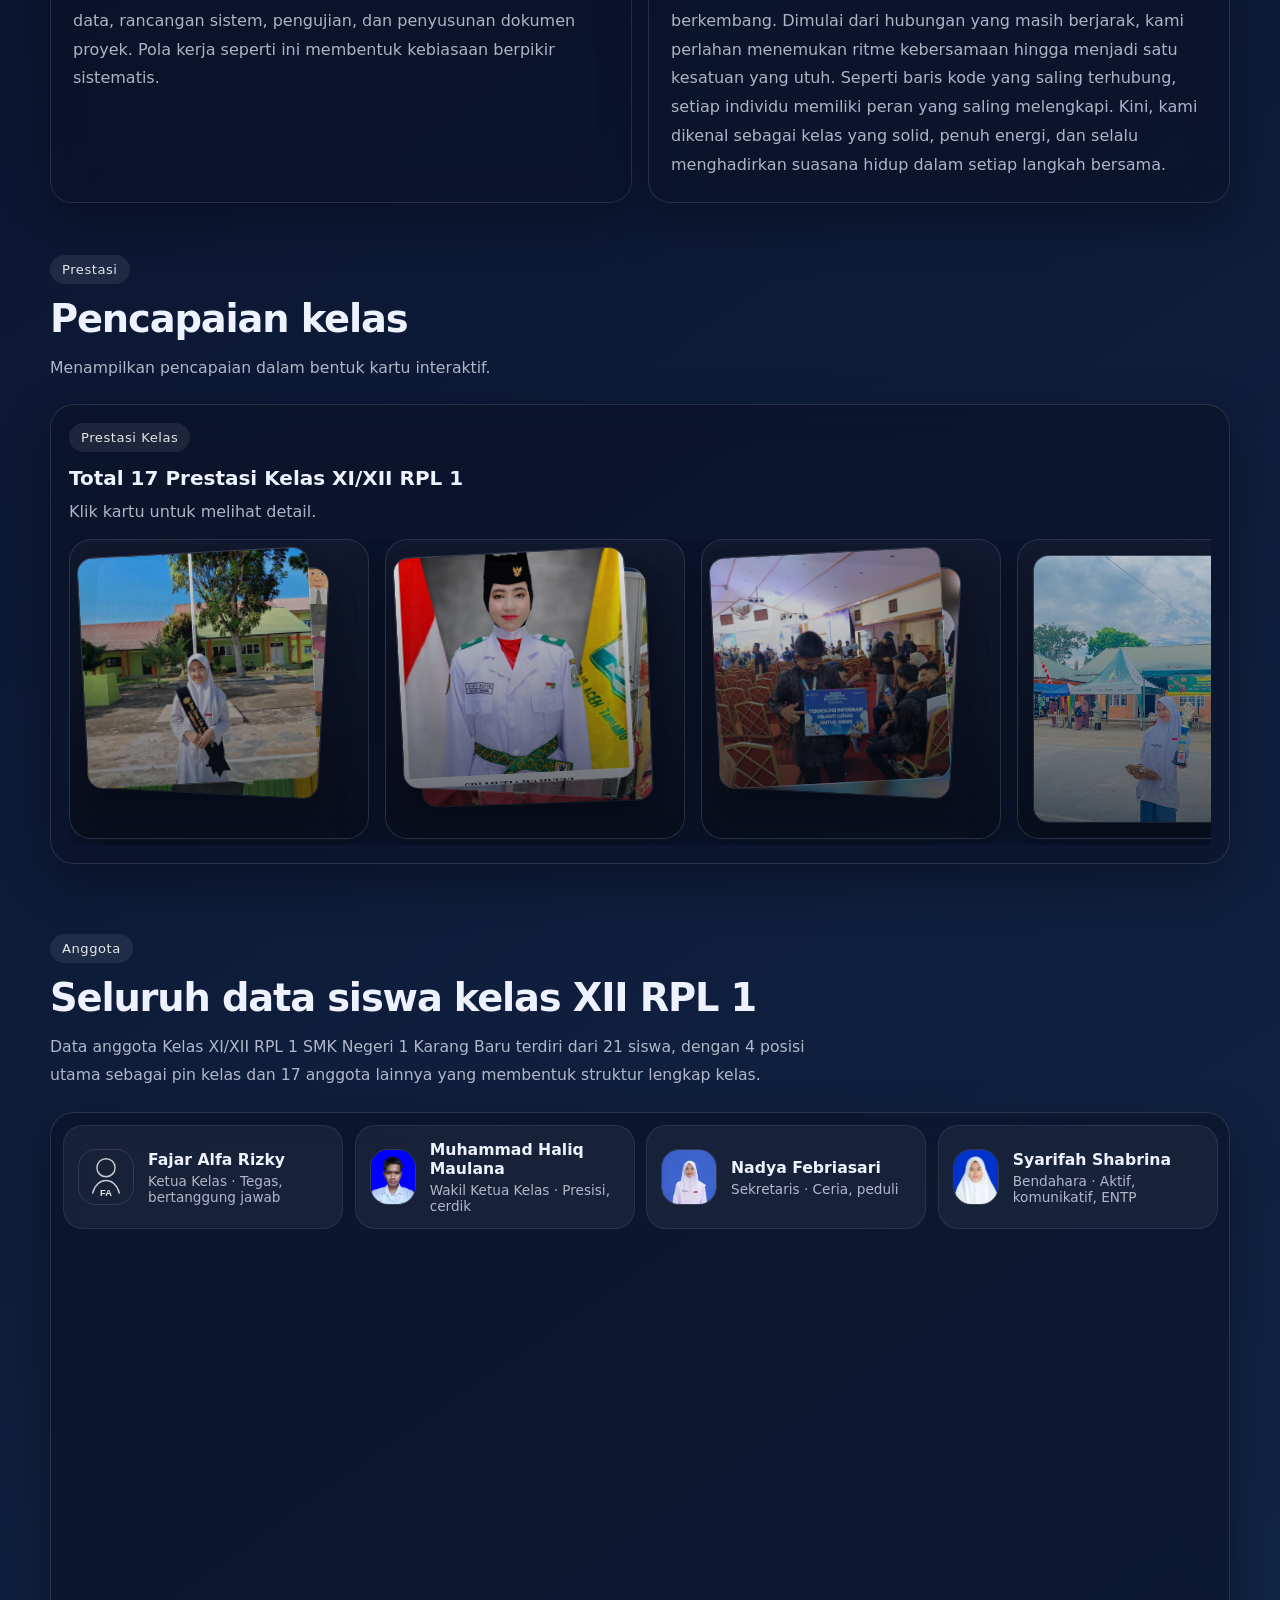
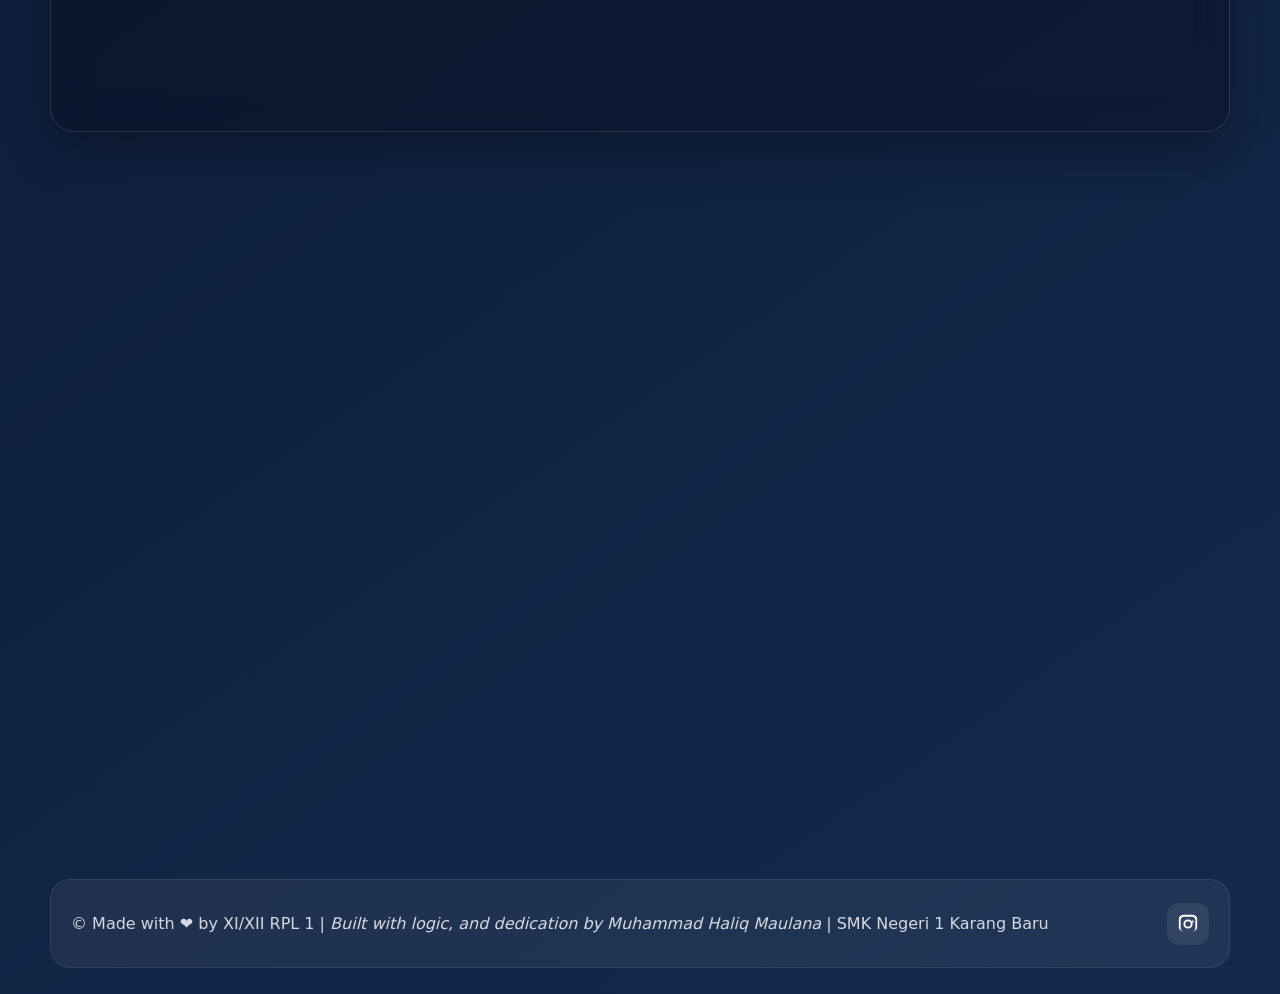
==== commit f32ab2fa: "untes" ====
--- a/index.html
+++ b/index.html
@@ -44,7 +44,6 @@
       <a href="#tentang" class="nav-link" data-section="tentang">Tentang</a>
       <a href="#prestasi" class="nav-link" data-section="prestasi">Prestasi</a>
       <a href="#anggota" class="nav-link" data-section="anggota">Anggota</a>
-      <a href="index2.html" class="nav-link" data-section="anggota">tes</a>
 
     </nav>
   </header>
